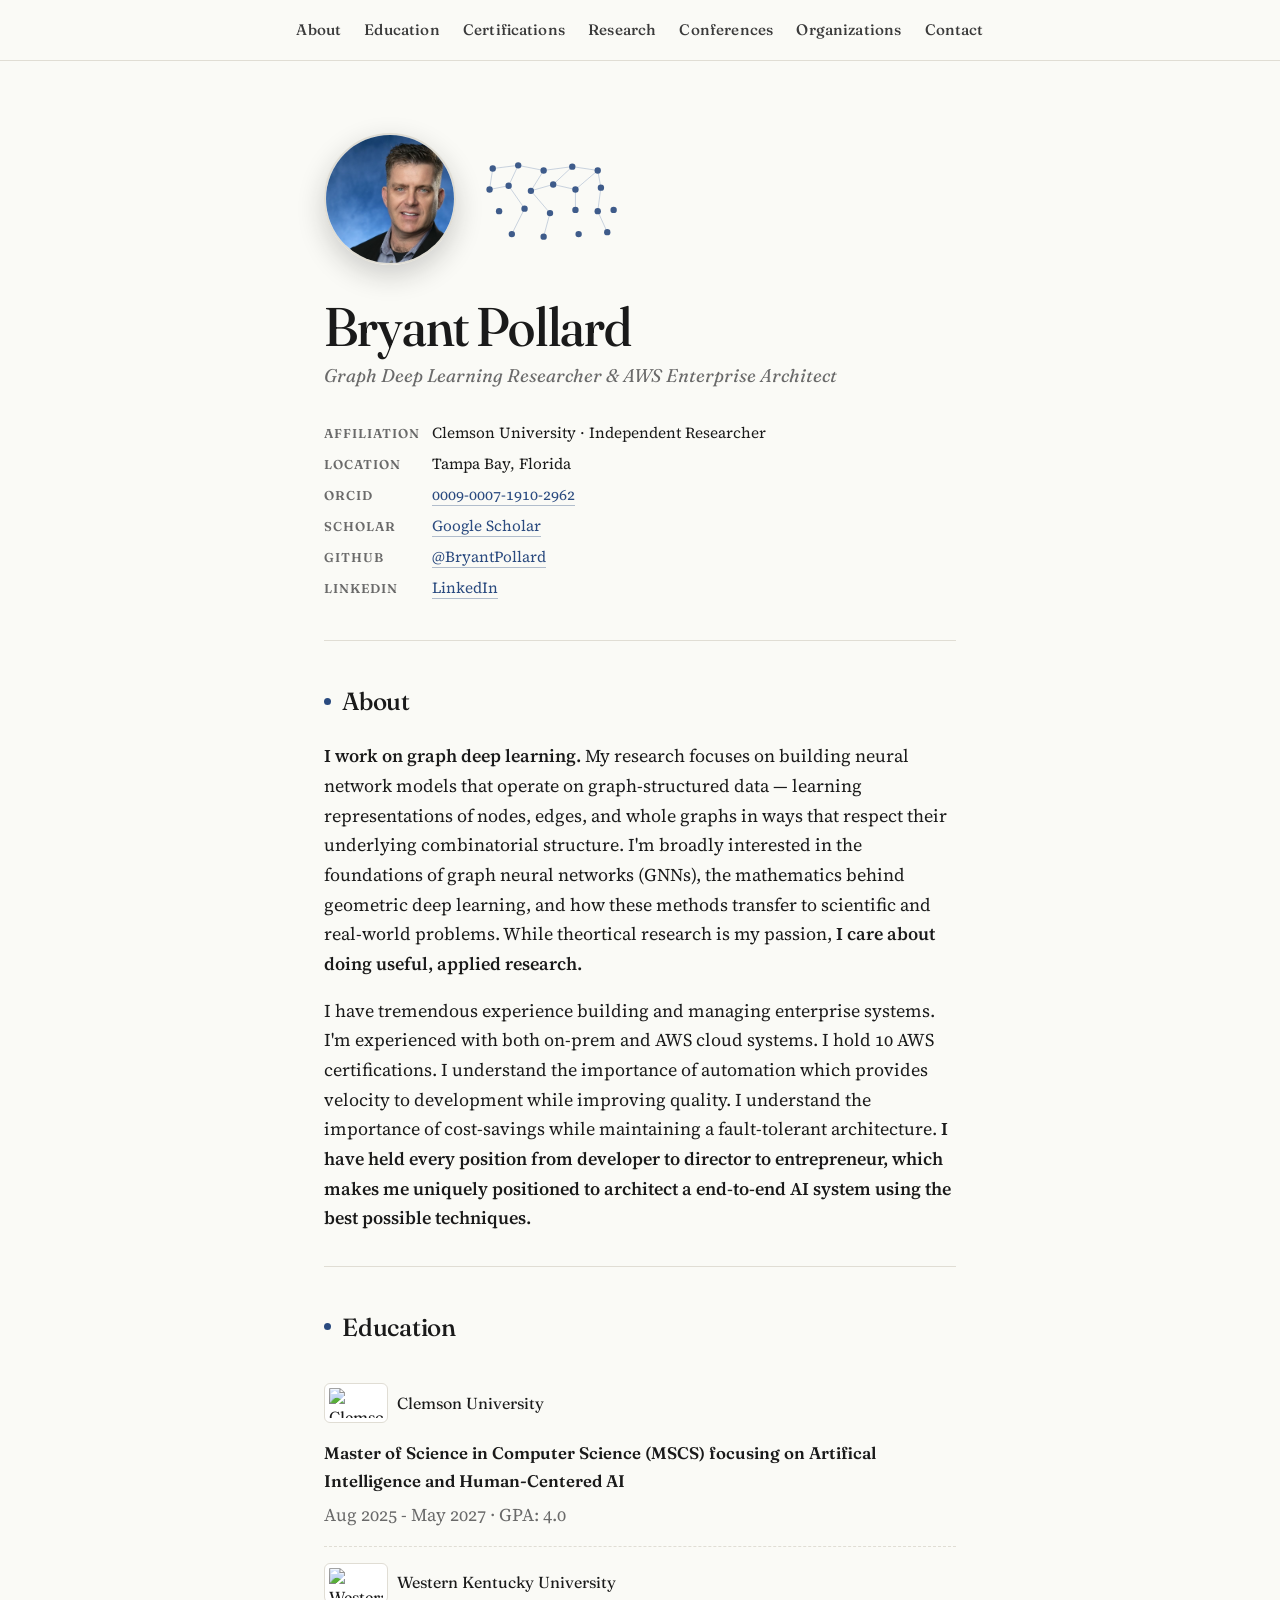
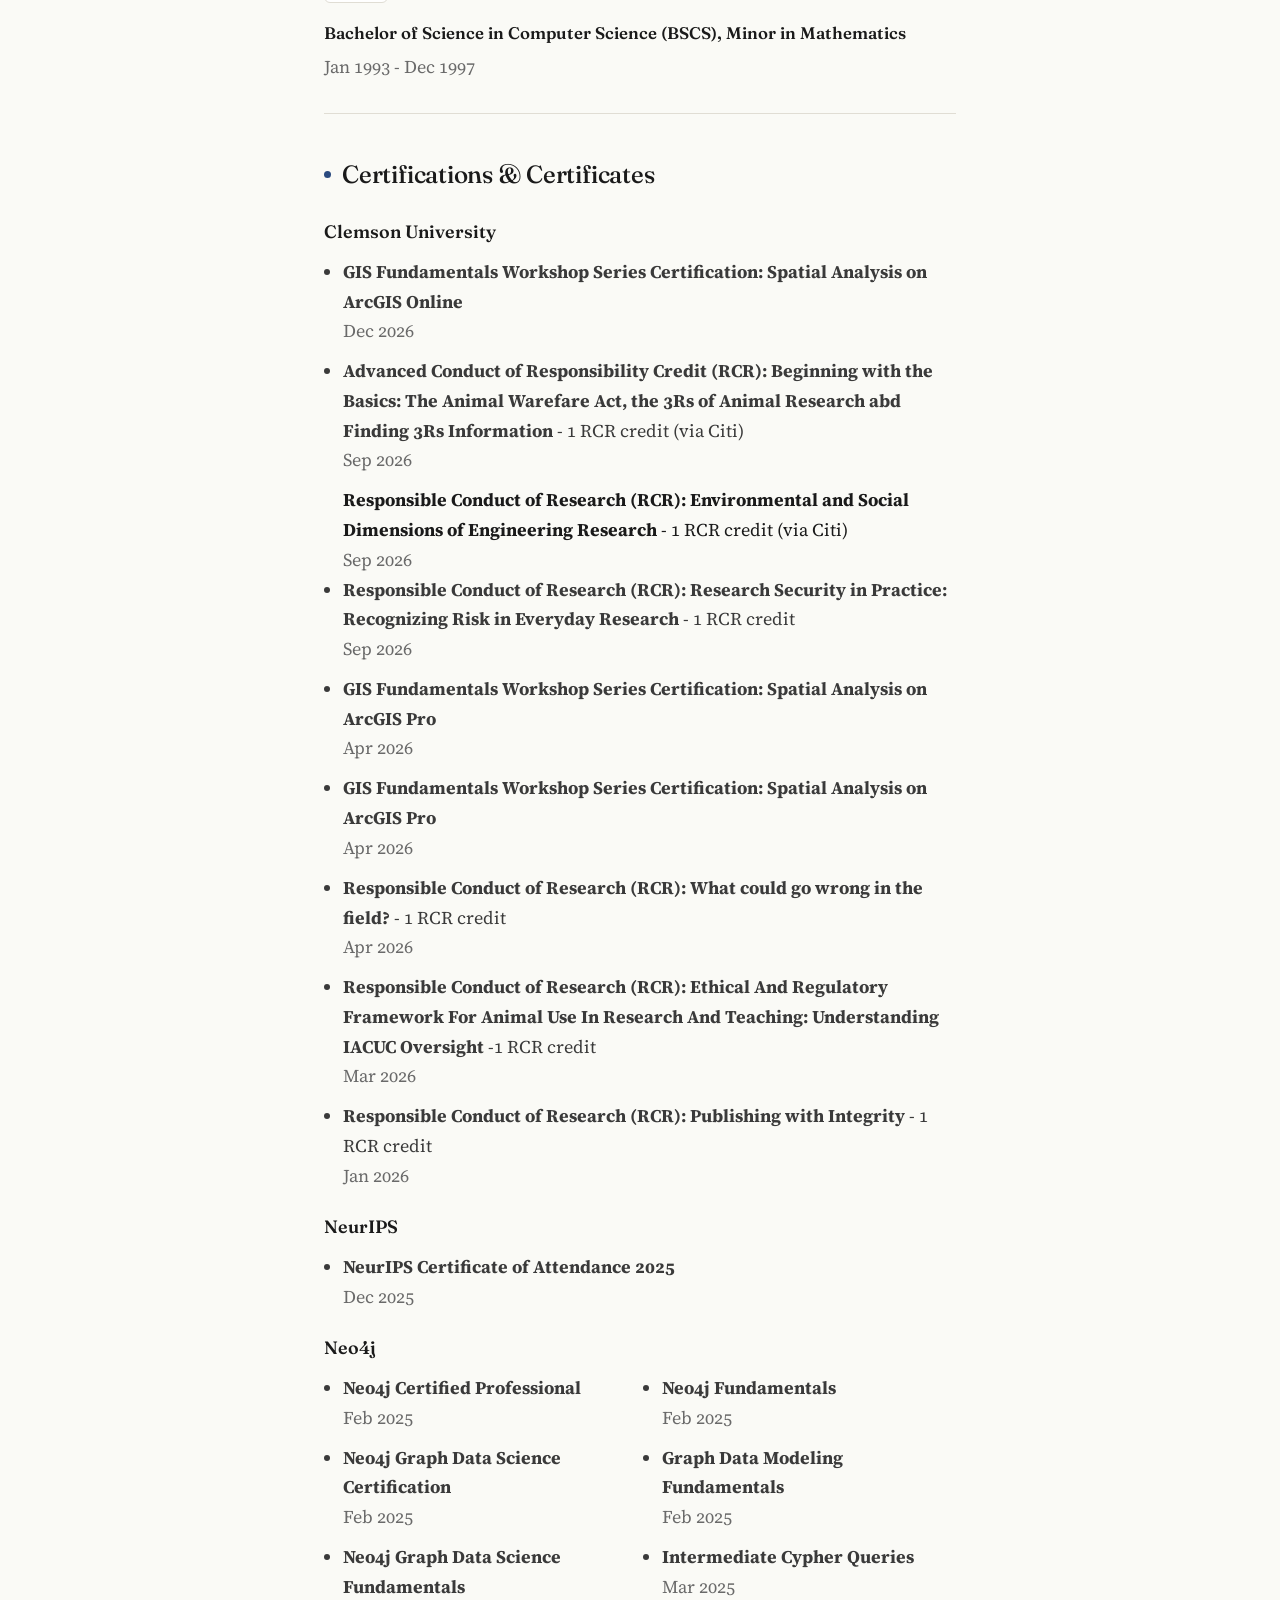
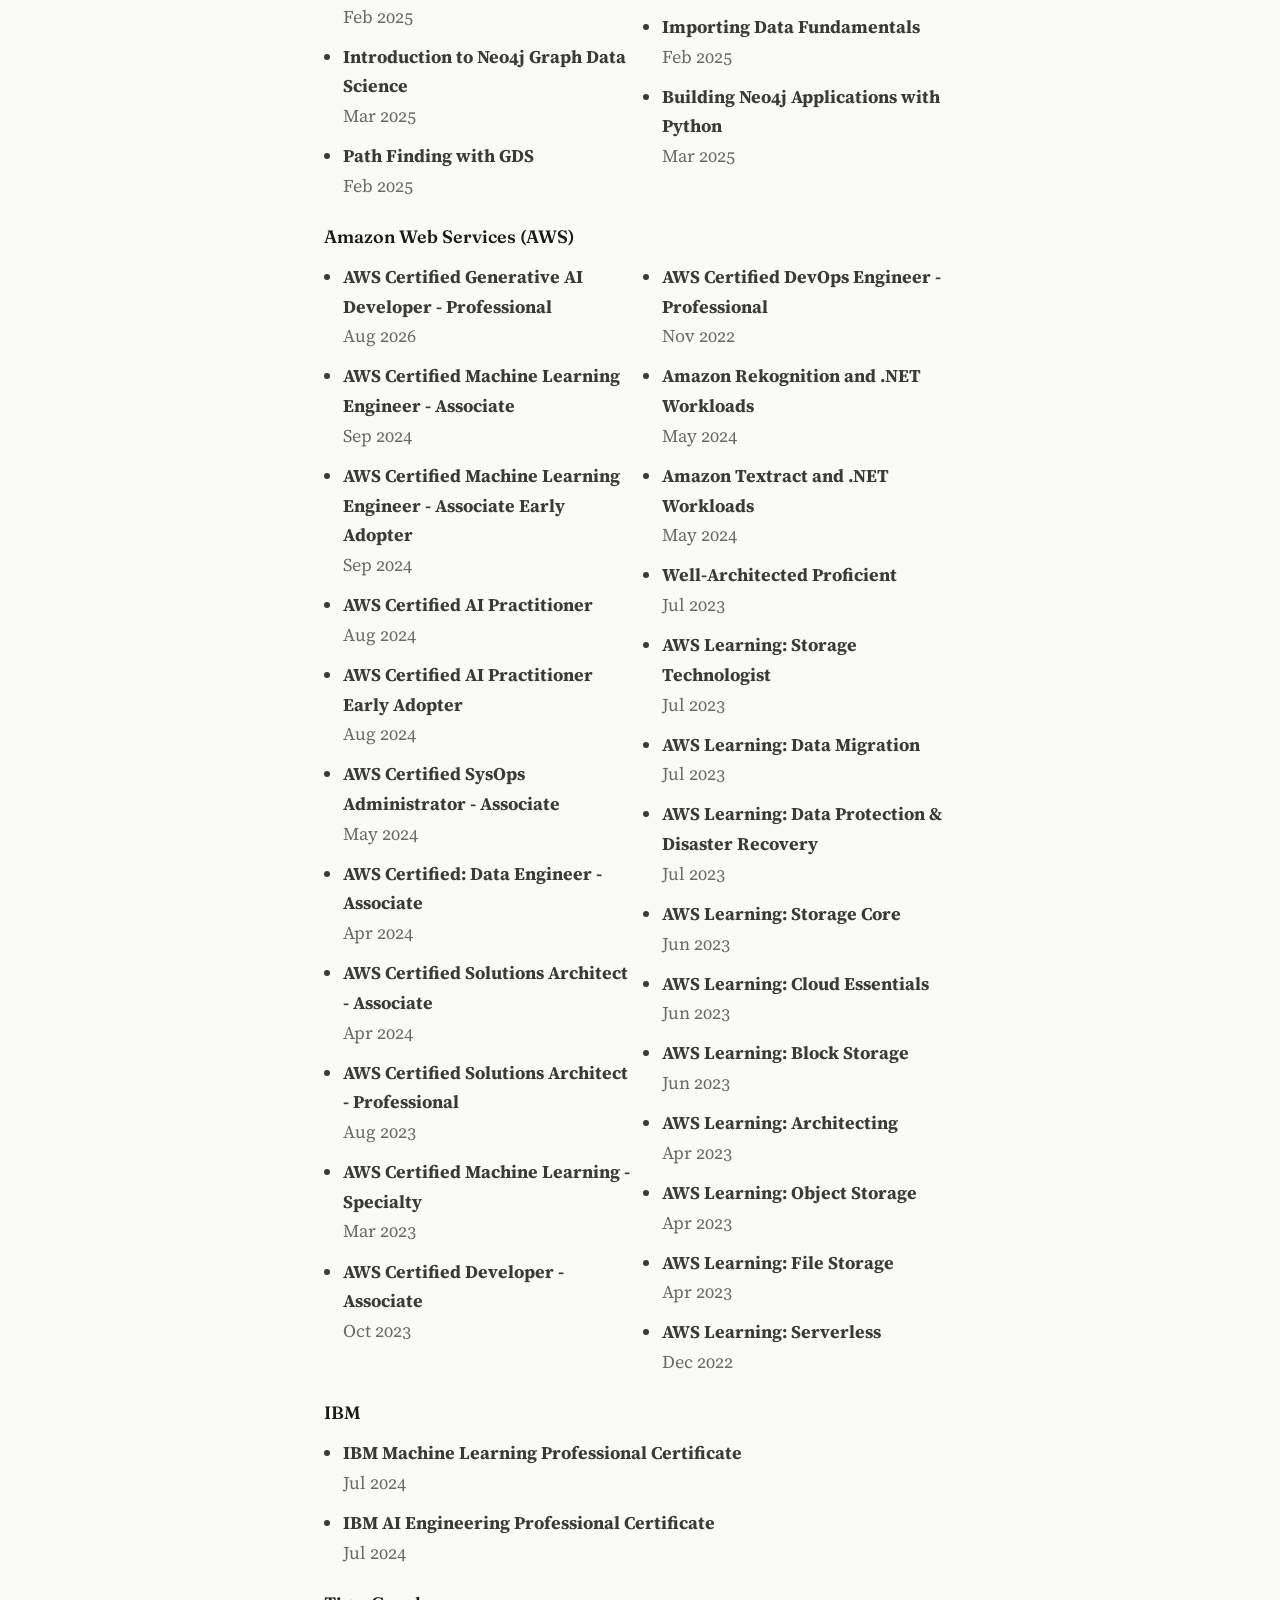
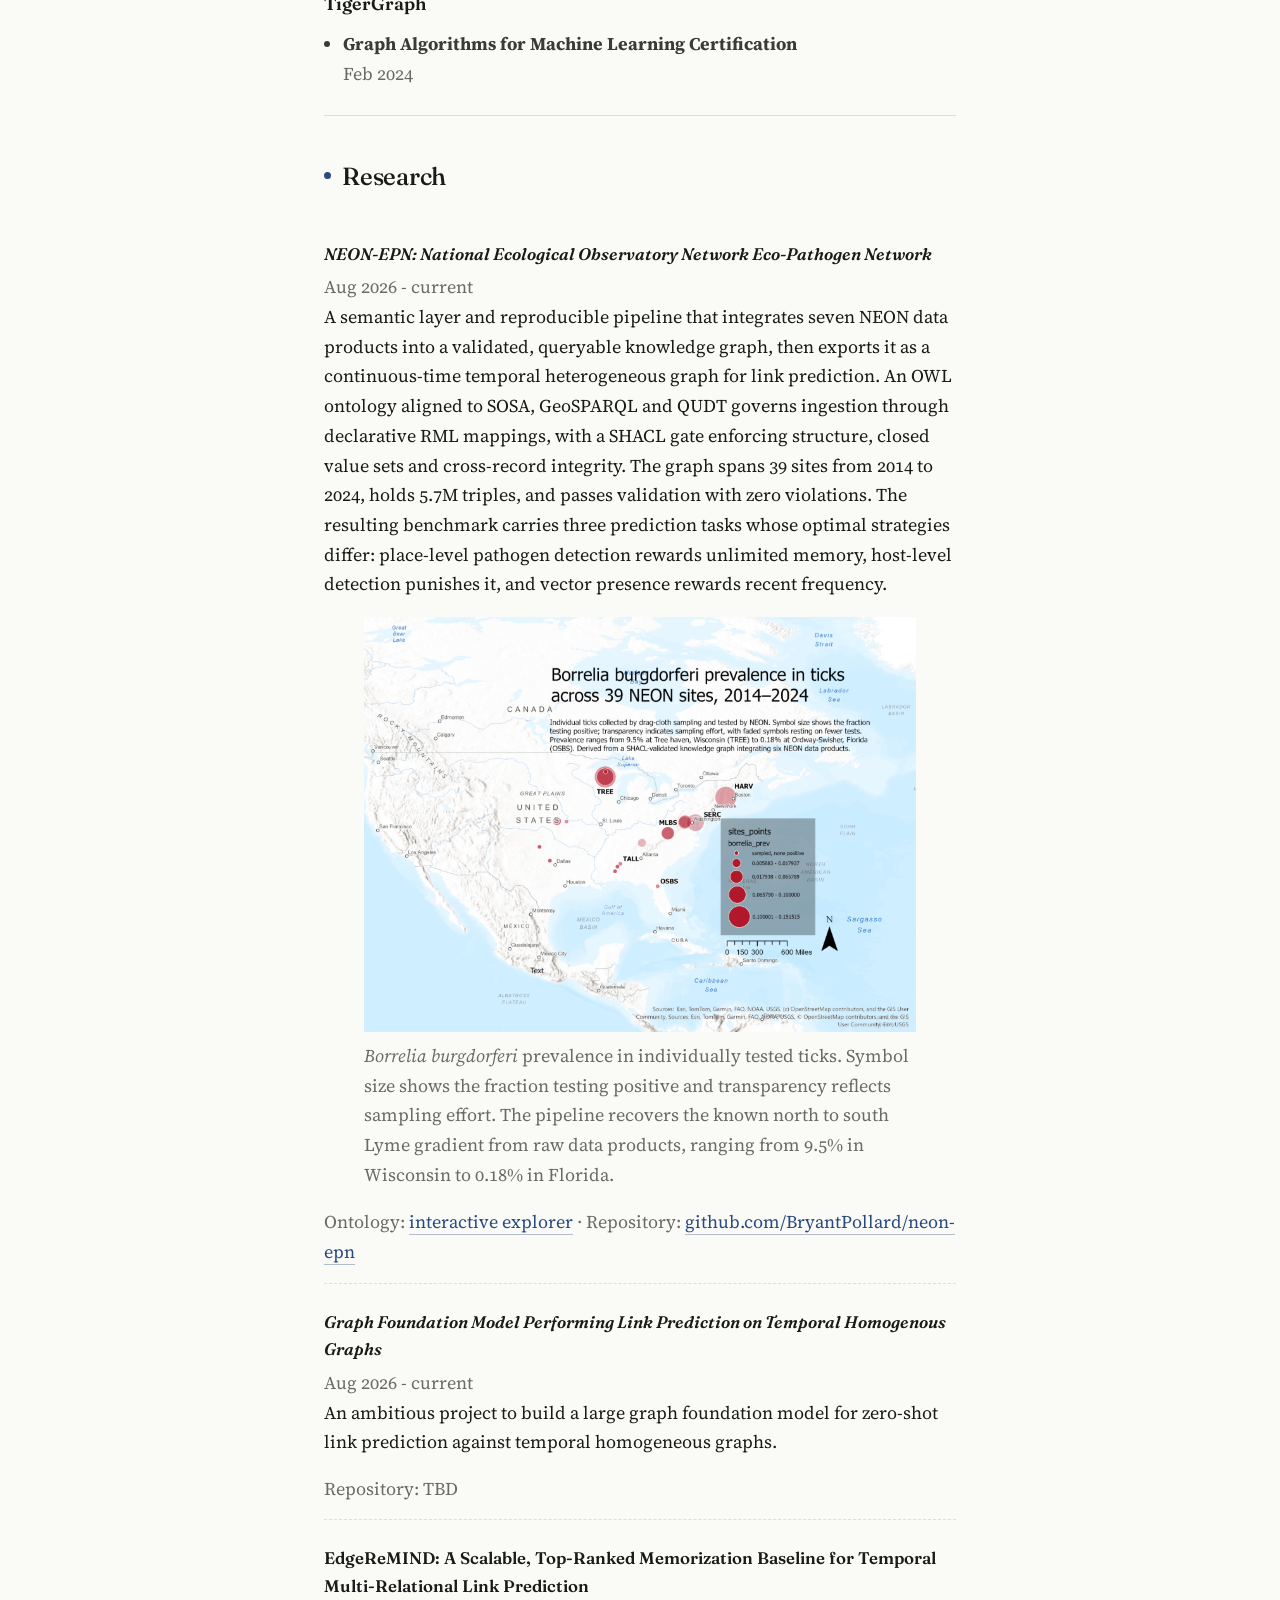
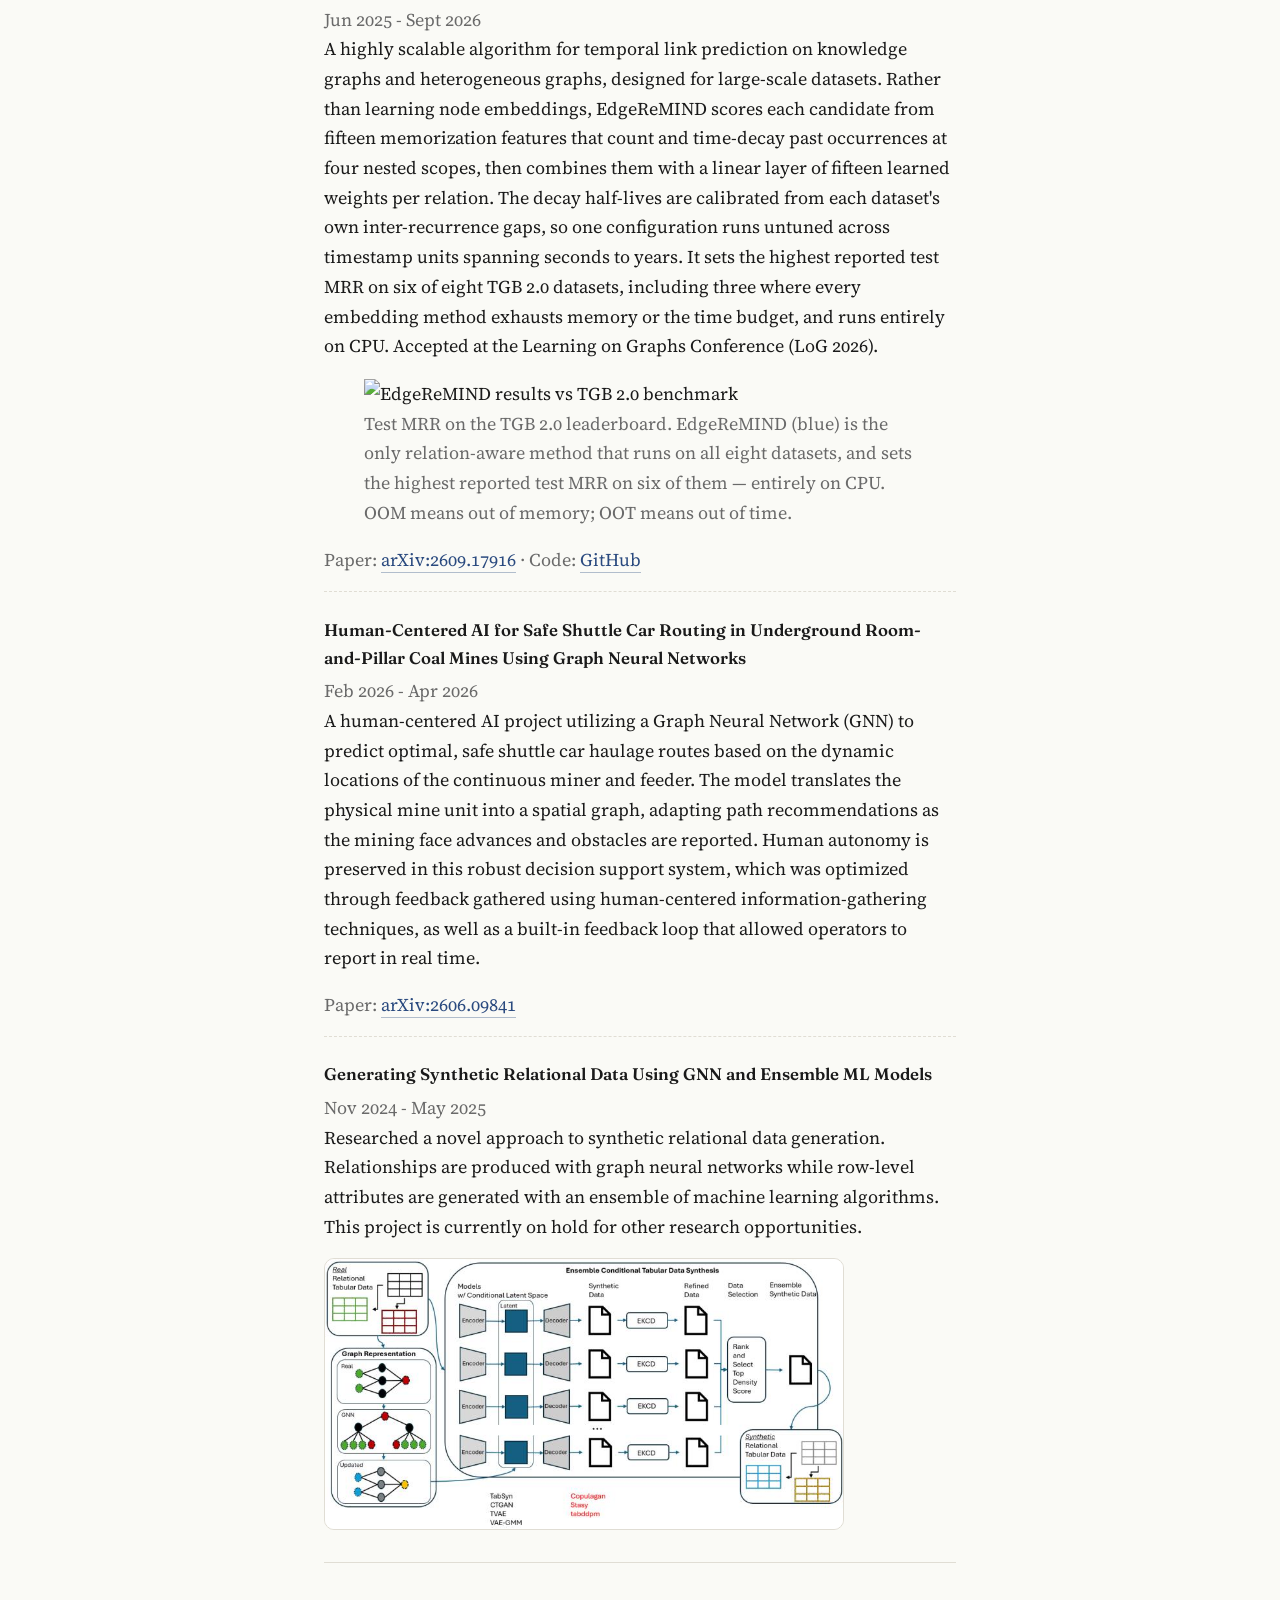
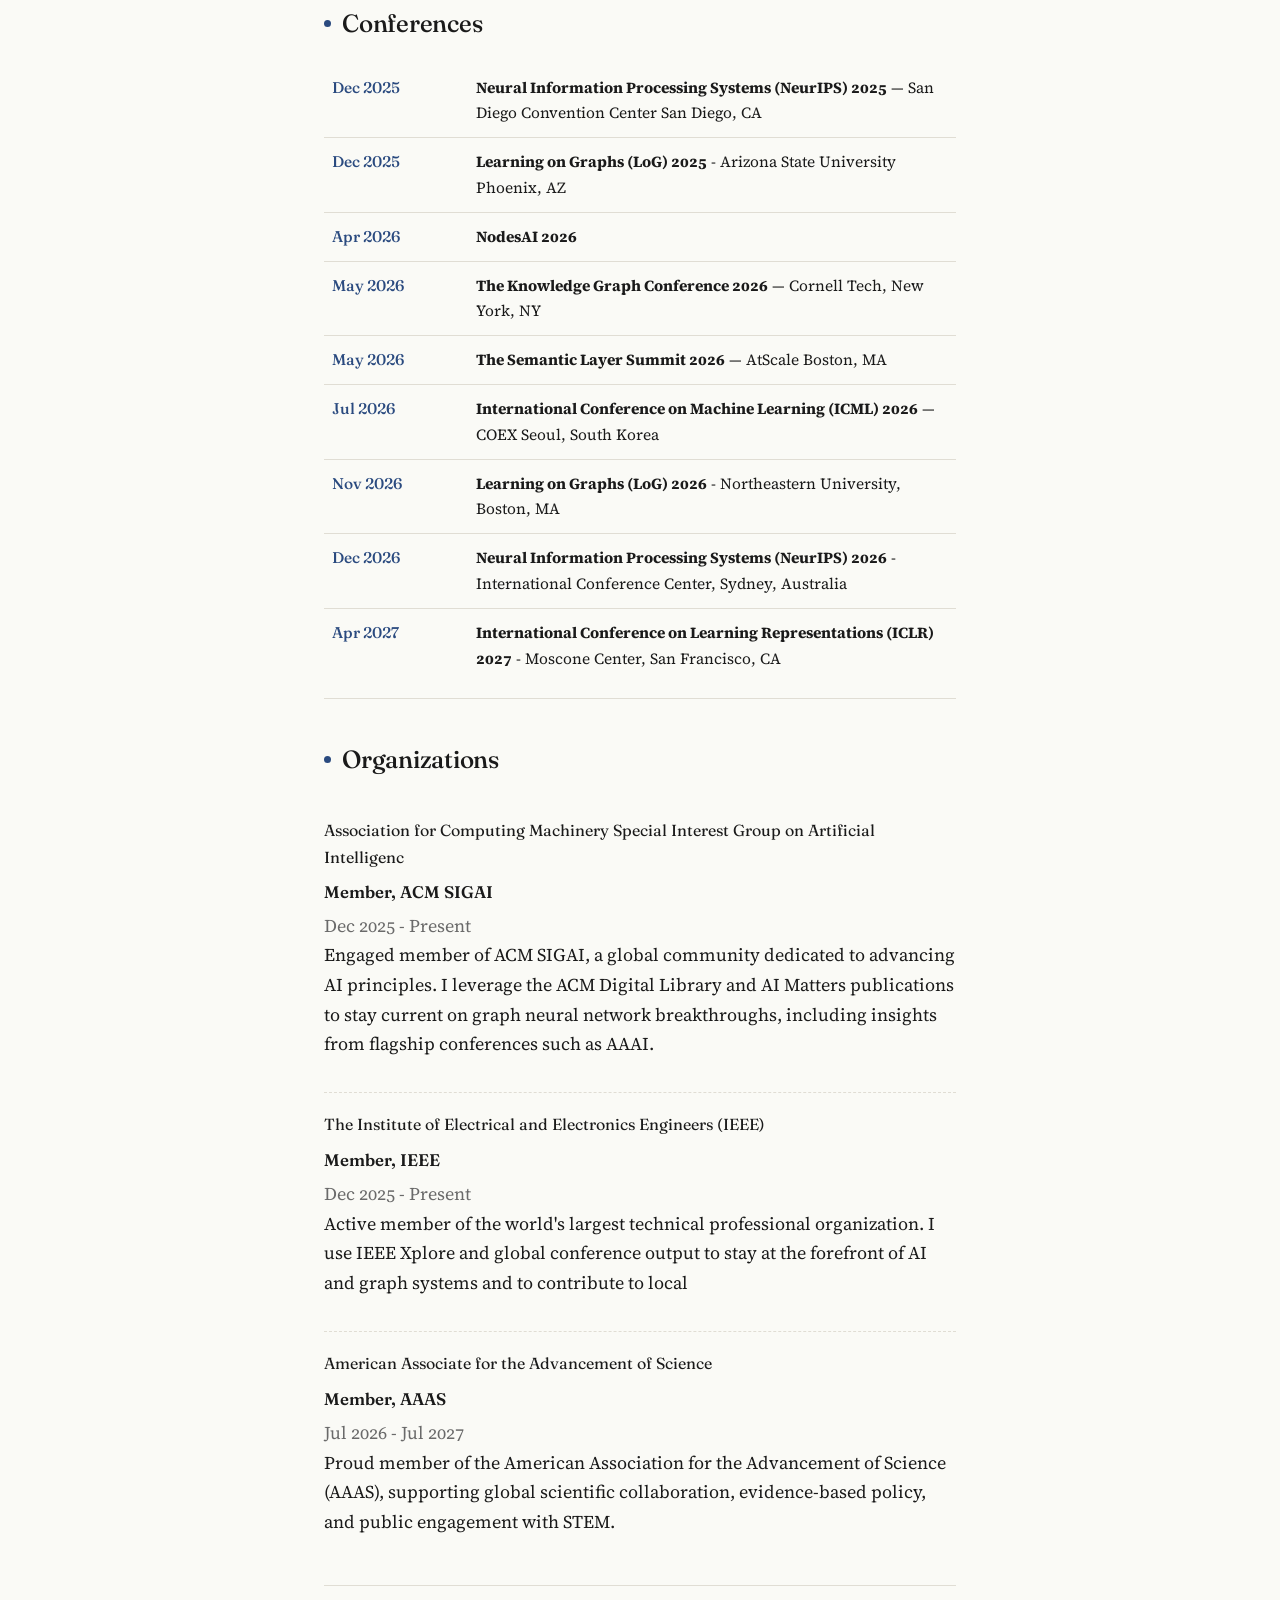
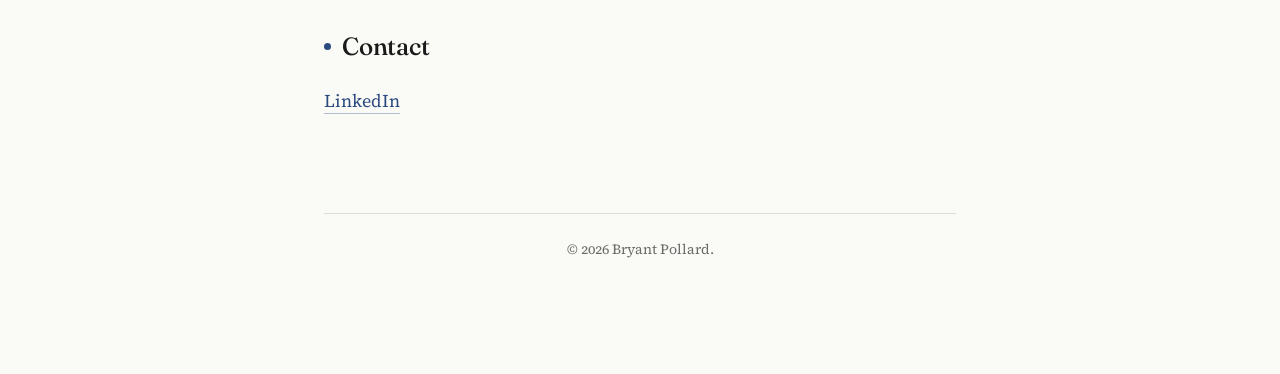
==== index.html @ eb980507 "Reorganize RCR credits and workshop certifications" ====
<!doctype html>
<html lang="en">
  <head>
    <meta charset="UTF-8" />
    <meta name="viewport" content="width=device-width, initial-scale=1.0" />
    <title>Bryant Pollard</title>
    <meta
      name="description"
      content="Bryant Pollard — Graph Deep Learning Researcher & AWS Enterprise Architect."
    />
    <meta name="author" content="Bryant Pollard" />

    <!-- Open Graph -->
    <meta property="og:title" content="Bryant Pollard" />
    <meta property="og:description" content="Graph deep learning research." />
    <meta property="og:type" content="website" />

    <!-- Fonts -->
    <link rel="preconnect" href="https://fonts.googleapis.com" />
    <link rel="preconnect" href="https://fonts.gstatic.com" crossorigin />
    <link
      href="https://fonts.googleapis.com/css2?family=Fraunces:opsz,wght@9..144,300;9..144,400;9..144,500;9..144,600;9..144,700&family=Source+Serif+4:opsz,wght@8..60,400;8..60,500;8..60,600&family=JetBrains+Mono:wght@400;500&display=swap"
      rel="stylesheet"
    />

    <link rel="stylesheet" href="styles.css" />
  </head>
  <body>
    <nav class="topnav" aria-label="Section navigation">
      <a href="#about">About</a>
      <a href="#education">Education</a>
      <a href="#certifications">Certifications</a>
      <a href="#research">Research</a>
      <a href="#conferences">Conferences</a>
      <a href="#organizations">Organizations</a>
      <a href="#contact">Contact</a>
    </nav>

    <main>
      <!-- ============================================================
         HEADER
    ============================================================= -->
      <header class="hero">
        <div class="hero-top">
          <div class="hero-headshot-wrap">
            <img
              src="headshot.jpeg"
              alt="Headshot of Bryant Pollard"
              class="hero-headshot"
            />
          </div>
          <!-- Decorative graph motif -->
          <svg
            class="graph-motif"
            viewBox="0 0 220 140"
            xmlns="http://www.w3.org/2000/svg"
            aria-hidden="true"
          >
            <g class="edges">
              <line x1="20" y1="15" x2="60" y2="10" />
              <line x1="60" y1="10" x2="100" y2="18" />
              <line x1="100" y1="18" x2="145" y2="12" />
              <line x1="145" y1="12" x2="185" y2="18" />
              <line x1="20" y1="15" x2="15" y2="48" />
              <line x1="60" y1="10" x2="45" y2="42" />
              <line x1="100" y1="18" x2="80" y2="50" />
              <line x1="145" y1="12" x2="115" y2="40" />
              <line x1="185" y1="18" x2="150" y2="48" />
              <line x1="185" y1="18" x2="190" y2="45" />
              <line x1="15" y1="48" x2="45" y2="42" />
              <line x1="80" y1="50" x2="115" y2="40" />
              <line x1="115" y1="40" x2="150" y2="48" />
              <line x1="45" y1="42" x2="70" y2="78" />
              <line x1="80" y1="50" x2="110" y2="85" />
              <line x1="150" y1="48" x2="150" y2="80" />
              <line x1="190" y1="45" x2="185" y2="82" />
              <line x1="70" y1="78" x2="50" y2="118" />
              <line x1="110" y1="85" x2="100" y2="122" />
              <line x1="185" y1="82" x2="200" y2="115" />
            </g>
            <g class="nodes">
              <circle cx="20" cy="15" r="5" />
              <circle cx="60" cy="10" r="5" />
              <circle cx="100" cy="18" r="5" />
              <circle cx="145" cy="12" r="5" />
              <circle cx="185" cy="18" r="5" />
              <circle cx="15" cy="48" r="5" />
              <circle cx="45" cy="42" r="5" />
              <circle cx="80" cy="50" r="5" />
              <circle cx="115" cy="40" r="5" />
              <circle cx="150" cy="48" r="5" />
              <circle cx="190" cy="45" r="5" />
              <circle cx="30" cy="82" r="5" />
              <circle cx="70" cy="78" r="5" />
              <circle cx="110" cy="85" r="5" />
              <circle cx="150" cy="80" r="5" />
              <circle cx="185" cy="82" r="5" />
              <circle cx="210" cy="80" r="5" />
              <circle cx="50" cy="118" r="5" />
              <circle cx="100" cy="122" r="5" />
              <circle cx="155" cy="118" r="5" />
              <circle cx="200" cy="115" r="5" />
            </g>
          </svg>
        </div>

        <h1 class="name">Bryant Pollard</h1>
        <p class="role">Graph Deep Learning Researcher & AWS Enterprise Architect</p>

        <ul class="meta">
          <li>
            <span class="meta-label">Affiliation</span> Clemson University ·
            Independent Researcher
          </li>
          <li><span class="meta-label">Location</span> Tampa Bay, Florida</li>
          <li>
            <span class="meta-label">ORCID</span>
            <a
              href="https://orcid.org/0009-0007-1910-2962"
              target="_blank"
              rel="me noopener noreferrer"
              >0009-0007-1910-2962</a
            >
          </li>
          <li>
            <span class="meta-label">Scholar</span>
            <a
              href="https://scholar.google.com/citations?hl=en&user=oxk3HuMAAAAJ"
              target="_blank"
              rel="me noopener noreferrer"
              >Google Scholar</a
            >
          </li>
          <li>
            <span class="meta-label">GitHub</span>
            <a href="https://github.com/BryantPollard" rel="me"
              >@BryantPollard</a
            >
          </li>
          <li>
            <span class="meta-label">LinkedIn</span>
            <a
              href="https://www.linkedin.com/in/bryantpollard/"
              target="_blank"
              rel="me noopener noreferrer"
              >LinkedIn</a
            >
          </li>
        </ul>
      </header>

      <!-- ============================================================
         ABOUT
    ============================================================= -->
      <section id="about">
        <h2>About</h2>

        <p>
          <strong>I work on graph deep learning.</strong>
          My research focuses on building neural network models that operate on
          graph-structured data — learning representations of nodes, edges, and
          whole graphs in ways that respect their underlying combinatorial
          structure. I'm broadly interested in the foundations of graph neural
          networks (GNNs), the mathematics behind geometric deep learning, and
          how these methods transfer to scientific and real-world problems. While theortical research is my passion, <strong>I care about doing useful, applied research.</strong>
        </p>
        <p>
         I have tremendous experience building and managing enterprise systems. I'm experienced with both on-prem and AWS cloud systems. I hold 10 AWS certifications. I understand the importance of automation which provides velocity to development while improving quality. I understand the importance of cost-savings while maintaining a fault-tolerant architecture. 
         <strong>I have held every position from developer to director to entrepreneur, which makes me uniquely positioned to architect a end-to-end AI system using the best possible techniques.</strong>
        </p>
      </section>

      <!-- ============================================================
         EDUCATION
    ============================================================= -->
      <section id="education">
        <h2>Education</h2>

        <div class="timeline-item">
          <div class="timeline-org">
            <img
              class="org-logo"
              src="https://www.clemson.edu/brand/images/logo/logo-usage/logo-wordmark-1.png"
              alt="Clemson University logo"
              loading="lazy"
              referrerpolicy="no-referrer"
            />
            <span>Clemson University</span>
          </div>
          <h3 class="timeline-title">
            Master of Science in Computer Science (MSCS) focusing on Artifical Intelligence and Human-Centered AI
          </h3>
          <p class="timeline-meta">Aug 2025 - May 2027 · GPA: 4.0</p>
        </div>

        <div class="timeline-item">
          <div class="timeline-org">
            <img
              class="org-logo"
              src="https://www.wku.edu/marketingandcommunications/images/wkucuptall.jpg"
              alt="Western Kentucky University logo"
              loading="lazy"
              referrerpolicy="no-referrer"
            />
            <span>Western Kentucky University</span>
          </div>
          <h3 class="timeline-title">
            Bachelor of Science in Computer Science (BSCS), Minor in Mathematics
          </h3>
          <p class="timeline-meta">Jan 1993 - Dec 1997</p>
        </div>
      </section>

      <!-- ============================================================
         CERTIFICATIONS
    ============================================================= -->
      <section id="certifications">
        <h2>Certifications &amp; Certificates</h2>
        <h3 class="cert-group-heading">Clemson University</h3>
        <ul class="cert-list">
          <li>
            <strong>GIS Fundamentals Workshop Series Certification: Spatial Analysis on ArcGIS Online</strong
            >
            <p class="timeline-meta">Dec 2026</p>
          </li>
          <li>
            <strong
              > Advanced Conduct of Responsibility Credit (RCR): Beginning with the Basics: The Animal Warefare Act, the 3Rs of Animal Research abd Finding 3Rs Information
            </strong
            > - 1 RCR credit (via Citi)
            <p class="timeline-meta">Sep 2026</p>
          </li>
            <strong
              >Responsible Conduct of Research (RCR): Environmental and
              Social Dimensions of Engineering Research</strong
            > - 1 RCR credit (via Citi)
            <p class="timeline-meta">Sep 2026</p>
          </li>
          <li>
            <strong
              >Responsible Conduct of Research (RCR):  Research Security in Practice: Recognizing Risk in Everyday Research</strong
            > - 1 RCR credit
            <p class="timeline-meta">Sep 2026</p>
          </li>
          <li>
            <strong>GIS Fundamentals Workshop Series Certification: Spatial Analysis on ArcGIS Pro</strong
            >
            <p class="timeline-meta">Apr 2026</p>
          </li>
          <li>
            <strong>GIS Fundamentals Workshop Series Certification: Spatial Analysis on ArcGIS Pro</strong
            >
            <p class="timeline-meta">Apr 2026</p>
          </li>
          <li>
            <strong
              >Responsible Conduct of Research (RCR): What could go wrong in the
              field?</strong
            > - 1 RCR credit
            <p class="timeline-meta">Apr 2026</p>
          </li>
          <li>
            <strong
              >Responsible Conduct of Research (RCR): Ethical And
              Regulatory Framework For Animal Use In Research And Teaching:
              Understanding IACUC Oversight</strong
            > -1 RCR credit
            <p class="timeline-meta">Mar 2026</p>
          </li>
          <li>
            <strong
              >Responsible Conduct of Research (RCR): Publishing with
              Integrity</strong
            > - 1 RCR credit
            <p class="timeline-meta">Jan 2026</p>
          </li>
        </ul>

        <h3 class="cert-group-heading">NeurIPS</h3>
        <ul class="cert-list">
          <li>
            <strong>NeurIPS Certificate of Attendance 2025</strong>
            <p class="timeline-meta">Dec 2025</p>
          </li>
        </ul>

        <h3 class="cert-group-heading">Neo4j</h3>
        <ul class="cert-list two-col">
          <li>
            <strong>Neo4j Certified Professional</strong>
            <p class="timeline-meta">Feb 2025</p>
          </li>
          <li>
            <strong>Neo4j Graph Data Science Certification</strong><br />
            <p class="timeline-meta">Feb 2025</p>
          </li>
          <li>
            <strong>Neo4j Graph Data Science Fundamentals</strong><br />
            <p class="timeline-meta">Feb 2025</p>
          </li>
          <li>
            <strong>Introduction to Neo4j Graph Data Science</strong><br />
            <p class="timeline-meta">Mar 2025</p>
          </li>
          <li><strong>Path Finding with GDS</strong>
            <p class="timeline-meta">Feb 2025</p>
          <li><strong>Neo4j Fundamentals</strong>
            <p class="timeline-meta">Feb 2025</p></li>
          <li>
            <strong>Graph Data Modeling Fundamentals</strong>
            <p class="timeline-meta">Feb 2025</p>
          </li>
          <li>
            <strong>Intermediate Cypher Queries</strong><br />
            <p class="timeline-meta">Mar 2025</p>
          </li>
          <li>
            <strong>Importing Data Fundamentals</strong>
            <p class="timeline-meta">Feb 2025</p>
          </li>
          <li>
            <strong>Building Neo4j Applications with Python</strong>
            <p class="timeline-meta">Mar 2025</p>
          </li>
        </ul>

        <h3 class="cert-group-heading">Amazon Web Services (AWS)</h3>
        <ul class="cert-list two-col">
          <li>
            <strong>AWS Certified Generative AI Developer - Professional</strong>
            <p class="timeline-meta">Aug 2026</p>
          </li>          
          <li>
            <strong>AWS Certified Machine Learning Engineer - Associate</strong>
            <p class="timeline-meta">Sep 2024</p>
          </li>
          <li>
            <strong
              >AWS Certified Machine Learning Engineer - Associate Early
              Adopter</strong
            >
            <p class="timeline-meta">Sep 2024</p>
          </li>
          <li>
            <strong>AWS Certified AI Practitioner</strong>
            <p class="timeline-meta">Aug 2024</p>
          </li>
          <li>
            <strong>AWS Certified AI Practitioner Early Adopter</strong>
            <p class="timeline-meta">Aug 2024</p>
          </li>
          <li>
            <strong>AWS Certified SysOps Administrator - Associate</strong>
            <p class="timeline-meta">May 2024</p>
          </li>
          <li>
            <strong>AWS Certified: Data Engineer - Associate</strong>
            <p class="timeline-meta">Apr 2024</p>
          </li>
          <li>
            <strong>AWS Certified Solutions Architect - Associate</strong>
            <p class="timeline-meta">Apr 2024</p>
          </li>
          <li>
            <strong>AWS Certified Solutions Architect - Professional</strong>
            <p class="timeline-meta">Aug 2023</p>
          </li>
          <li>
            <strong>AWS Certified Machine Learning - Specialty</strong><br />
            <p class="timeline-meta">Mar 2023</p>
          </li>
          <li>
            <strong>AWS Certified Developer - Associate</strong><br />
            <p class="timeline-meta">Oct 2023</p>
          </li>
          <li>
            <strong>AWS Certified DevOps Engineer - Professional</strong>
            <p class="timeline-meta">Nov 2022</p>
          </li>
          <li>
            <strong>Amazon Rekognition and .NET Workloads</strong><br />
            <p class="timeline-meta">May 2024</p>
          </li>
          <li>
            <strong>Amazon Textract and .NET Workloads</strong><br />
            <p class="timeline-meta">May 2024</p>
          </li>
          <li>
            <strong>Well-Architected Proficient</strong><br />
            <p class="timeline-meta">Jul 2023</p>
          </li>
          <li>
            <strong>AWS Learning: Storage Technologist</strong><br />
            <p class="timeline-meta">Jul 2023</p>
          </li>
          <li>
            <strong>AWS Learning: Data Migration</strong><br />
            <p class="timeline-meta">Jul 2023</p>
          </li>
          <li>
            <strong
              >AWS Learning: Data Protection &amp; Disaster Recovery</strong
            >
            <p class="timeline-meta">Jul 2023</p>
          </li>
          <li><strong>AWS Learning: Storage Core</strong>
            <p class="timeline-meta">Jun 2023</p>
          <li>
            <strong>AWS Learning: Cloud Essentials</strong>
            <p class="timeline-meta">Jun 2023</p>
          </li>
          <li>
            <strong>AWS Learning: Block Storage</strong><br />
            <p class="timeline-meta">Jun 2023</p>
          </li>
          <li><strong>AWS Learning: Architecting</strong>
            <p class="timeline-meta">Apr 2023</p></li>
          <li>
            <strong>AWS Learning: Object Storage</strong>
            <p class="timeline-meta">Apr 2023</p>
          </li>
          <li><strong>AWS Learning: File Storage</strong>
            <p class="timeline-meta">Apr 2023</p></li>
          <li><strong>AWS Learning: Serverless</strong>
            <p class="timeline-meta">Dec 2022</p></li>
        </ul>

        <h3 class="cert-group-heading">IBM</h3>
        <ul class="cert-list">
          <li>
            <strong>IBM Machine Learning Professional Certificate</strong>
            <p class="timeline-meta">Jul 2024</p>
          </li>
          <li>
            <strong>IBM AI Engineering Professional Certificate</strong>
            <p class="timeline-meta">Jul 2024</p>
          </li>
        </ul>

        <h3 class="cert-group-heading">TigerGraph</h3>
        <ul class="cert-list">
          <li>
            <strong>Graph Algorithms for Machine Learning Certification</strong>
            <p class="timeline-meta">Feb 2024</p>
          </li>
        </ul>
      </section>

      <section id="research">
        <h2>Research</h2>
          <article class="project-card">
            <h3 class="timeline-title"><i>NEON-EPN: National Ecological Observatory Network Eco-Pathogen Network</i></h3>
            <p class="timeline-meta">Aug 2026 - current</p>
            <p>
              A semantic layer and reproducible pipeline that integrates seven NEON data products into a validated,
              queryable knowledge graph, then exports it as a continuous-time temporal heterogeneous graph for link
              prediction. An OWL ontology aligned to SOSA, GeoSPARQL and QUDT governs ingestion through declarative
              RML mappings, with a SHACL gate enforcing structure, closed value sets and cross-record integrity.
              The graph spans 39 sites from 2014 to 2024, holds 5.7M triples, and passes validation with zero
              violations. The resulting benchmark carries three prediction tasks whose optimal strategies differ:
              place-level pathogen detection rewards unlimited memory, host-level detection punishes it, and vector
              presence rewards recent frequency.
            </p>
            <figure>
              <img src="neon-epn/NEON.png"
                   alt="Map of Borrelia burgdorferi prevalence in ticks across 39 NEON sites, 2014 to 2024"
                   style="max-width:100%; height:auto;">
              <figcaption class="timeline-meta">
                <i>Borrelia burgdorferi</i> prevalence in individually tested ticks. Symbol size shows the fraction
                testing positive and transparency reflects sampling effort. The pipeline recovers the known north to
                south Lyme gradient from raw data products, ranging from 9.5% in Wisconsin to 0.18% in Florida.
              </figcaption>
            </figure>
            <p class="timeline-meta">
              Ontology:
              <a href="https://service.tib.eu/webvowl/#iri=https://bryantpollard.github.io/neon-epn/neon_epn_presentation.ttl"
                 target="_blank" rel="noopener">interactive explorer</a>
              &middot; Repository: <a href="https://github.com/BryantPollard/neon-epn"
                 target="_blank" rel="noopener">github.com/BryantPollard/neon-epn</a>
            </p>
          </article>
        <article class="project-card">
          <h3 class="timeline-title"><i>Graph Foundation Model Performing Link Prediction on Temporal Homogenous Graphs</i></h3>
          <p class="timeline-meta">Aug 2026 - current</p>
          <p>
            An ambitious project to build a large graph foundation model for zero-shot link prediction against temporal homogeneous graphs.
          </p>
          <p class="timeline-meta">
            Repository: TBD
          </p>
        </article>

        <article class="project-card">
          <h3 class="timeline-title">
            EdgeReMIND: A Scalable, Top-Ranked Memorization Baseline for Temporal Multi-Relational Link Prediction
          </h3>
          <p class="timeline-meta">Jun 2025 - Sept 2026</p>
          <p>
            A highly scalable algorithm for temporal link prediction on knowledge
            graphs and heterogeneous graphs, designed for large-scale datasets.
            Rather than learning node embeddings, EdgeReMIND scores each candidate
            from fifteen memorization features that count and time-decay past
            occurrences at four nested scopes, then combines them with a linear
            layer of fifteen learned weights per relation. The decay half-lives are
            calibrated from each dataset's own inter-recurrence gaps, so one
            configuration runs untuned across timestamp units spanning seconds to
            years. It sets the highest reported test MRR on six of eight TGB 2.0
            datasets, including three where every embedding method exhausts
            memory or the time budget, and runs entirely on CPU. Accepted at the
            Learning on Graphs Conference (LoG 2026).
          </p>
            <figure>
              <img src="https://github.com/BryantPollard/EdgeReMIND/raw/main/EdgeReMINDLeaderBoard.png"
                   alt="EdgeReMIND results vs TGB 2.0 benchmark"
                   style="max-width:100%; height:auto;">
              <figcaption class="timeline-meta">
                Test MRR on the TGB 2.0 leaderboard. EdgeReMIND (blue) is the only relation-aware method that runs on all eight datasets, and sets the highest reported test MRR on six of them — entirely on CPU. OOM means out of memory; OOT means out of time.
              </figcaption>
            </figure>
          <p class="timeline-meta">
            Paper: <a href="https://arxiv.org/abs/2609.17916" target="_blank" rel="noopener noreferrer">arXiv:2609.17916</a> &middot; Code: <a href="https://github.com/BryantPollard/EdgeReMIND" target="_blank" rel="noopener noreferrer">GitHub</a>
          </p>
        </article>

        <article class="project-card">
          <h3 class="timeline-title">
            Human-Centered AI for Safe Shuttle Car Routing in Underground Room-and-Pillar Coal Mines Using Graph Neural Networks
          </h3>
          <p class="timeline-meta">Feb 2026 - Apr 2026</p>
          <p>
            A human-centered AI project utilizing a Graph Neural Network (GNN) to predict optimal, 
            safe shuttle car haulage routes based on the dynamic locations of the continuous miner 
            and feeder. The model translates the physical mine unit into a spatial graph, adapting 
            path recommendations as the mining face advances and obstacles are reported. Human 
            autonomy is preserved in this robust decision support system, which was optimized through 
            feedback gathered using human-centered information-gathering techniques, as well as a built-in 
            feedback loop that allowed operators to report in real time.
          </p>
          <p class="timeline-meta">
            Paper:
            <a
              href="https://arxiv.org/abs/2606.09841"
              target="_blank"
              rel="noopener noreferrer"
              >arXiv:2606.09841</a
            >
          </p>
        </article>

        <article class="project-card">
          <h3 class="timeline-title">
            Generating Synthetic Relational Data Using GNN and Ensemble ML
            Models
          </h3>
          <p class="timeline-meta">Nov 2024 - May 2025</p>
          <p>
            Researched a novel approach to synthetic relational data generation.
            Relationships are produced with graph neural networks while
            row-level attributes are generated with an ensemble of machine
            learning algorithms. This project is currently on hold for other research
            opportunities.
          </p>
          <figure class="project-figure">
            <img
              src="SyntheticRelationalData.jpeg"
              alt="Synthetic Relational Data project visual"
              loading="lazy"
            />
          </figure>
        </article>
      </section>

      <!-- ============================================================
         NEWS
    ============================================================= -->
      <section id="conferences">
        <h2>Conferences</h2>

        <table class="news">
          <tbody>
            <tr>
              <td class="news-date">Dec 2025</td>
              <td><strong>Neural Information Processing Systems (NeurIPS) 2025</strong> — San Diego Convention Center San Diego, CA</td>
            </tr>
            <tr>
              <td class="news-date">Dec 2025</td>
              <td>
                <strong>Learning on Graphs (LoG) 2025</strong> - Arizona State University Phoenix, AZ
              </td>
            </tr>
            <tr>
              <td class="news-date">Apr 2026</td>
              <td>
                <strong>NodesAI 2026</strong>
              </td>
            </tr>
            <tr>
              <td class="news-date">May 2026</td>
              <td>
                <strong>The Knowledge Graph Conference 2026</strong> — Cornell
                Tech, New York, NY
              </td>
            </tr>
            <tr>
              <td class="news-date">May 2026</td>
              <td>
                <strong>The Semantic Layer Summit 2026</strong> — AtScale Boston, MA
              </td>
            </tr>
            <tr>
              <td class="news-date">Jul 2026</td>
              <td>
                <strong>International Conference on Machine Learning (ICML) 2026</strong> — COEX Seoul, South Korea
              </td>
            </tr>

            <tr>
              <td class="news-date">Nov 2026</td>
              <td>
                <strong>Learning on Graphs (LoG) 2026</strong> - Northeastern University, Boston, MA
              </td>
            </tr>
            
            <tr>
              <td class="news-date">Dec 2026</td>
              <td><strong>Neural Information Processing Systems (NeurIPS) 2026</strong> - International Conference Center, Sydney, Australia
            </tr>

            <tr>
              <td class="news-date">Apr 2027</td>
              <td><strong>International Conference on Learning Representations (ICLR) 2027</strong> - Moscone Center, San Francisco, CA
            </tr>
          </tbody>
        </table>
      </section>

      <section id="organizations">
        <h2>Organizations</h2>

        <div class="timeline-item">
          <div class="timeline-org">
            <span>Association for Computing Machinery Special Interest Group on Artificial Intelligenc</span>
          </div>
          <h3 class="timeline-title">Member, ACM SIGAI</h3>
          <p class="timeline-meta">Dec 2025 - Present</p>
          <p>
            Engaged member of ACM SIGAI, a global community dedicated to
            advancing AI principles. I leverage the ACM Digital Library and AI
            Matters publications to stay current on graph neural network
            breakthroughs, including insights from flagship conferences such as
            AAAI.
          </p>
        </div>

        <div class="timeline-item">
          <div class="timeline-org">
            <span
              >The Institute of Electrical and Electronics Engineers
              (IEEE)</span
            >
          </div>
          <h3 class="timeline-title">Member, IEEE</h3>
          <p class="timeline-meta">Dec 2025 - Present</p>
          <p>
            Active member of the world's largest technical professional
            organization. I use IEEE Xplore and global conference output to stay
            at the forefront of AI and graph systems and to contribute to local
            
          </p>
        </div>
        <div class="timeline-item">
          <div class="timeline-org">
            <span
              >American Associate for the Advancement of Science
            </span
            >
          </div>
          <h3 class="timeline-title">Member, AAAS</h3>
          <p class="timeline-meta">Jul 2026 - Jul 2027</p>
          <p>
            Proud member of the American Association for the Advancement of Science (AAAS), supporting global scientific collaboration, evidence-based policy, and public engagement with STEM.
          </p>
        </div>
      </section>

      <!-- ============================================================
         CONTACT
    ============================================================= -->
      <section id="contact">
        <h2>Contact</h2>
        <p>
          <a
            href="https://www.linkedin.com/in/bryantpollard/"
            target="_blank"
            rel="noopener noreferrer"
            >LinkedIn</a
          >
        </p>
      </section>

      <footer>
        <p>© <span id="year">2026</span> Bryant Pollard.</p>
      </footer>
    </main>

    <script>
      // Keep the footer year correct without needing an edit each January.
      document.getElementById('year').textContent = new Date().getFullYear();
    </script>
  </body>
</html>
---- styles.css ----
/* ============================================================
   Bryant Pollard — personal site
   Refined academic minimalism with a quiet graph-DL accent.
   ============================================================ */

:root {
  /* Palette: warm paper + ink, single muted slate-blue accent */
  --paper: #fafaf6;
  --paper-alt: #f3f1ea;
  --ink: #1a1a1a;
  --ink-soft: #3a3a3a;
  --muted: #6a6a6a;
  --rule: #e0ddd4;
  --accent: #2a4a7f; /* quiet slate-blue */
  --accent-soft: #5d7aa8;

  /* Type */
  --serif: 'Source Serif 4', 'Iowan Old Style', Georgia, serif;
  --display: 'Fraunces', 'Source Serif 4', Georgia, serif;
  --mono: 'JetBrains Mono', ui-monospace, Menlo, monospace;

  --content-max: 680px;
}

@media (prefers-color-scheme: dark) {
  :root {
    --paper: #161614;
    --paper-alt: #1d1d1a;
    --ink: #ece8df;
    --ink-soft: #c9c5bc;
    --muted: #8d8a82;
    --rule: #2d2c28;
    --accent: #9bb4dc;
    --accent-soft: #7892c0;
  }
}

* {
  box-sizing: border-box;
}

html {
  scroll-behavior: smooth;
}

body {
  margin: 0;
  background: var(--paper);
  color: var(--ink);
  font-family: var(--serif);
  font-size: 18px;
  line-height: 1.65;
  font-feature-settings: 'kern', 'liga', 'onum';
  -webkit-font-smoothing: antialiased;
  text-rendering: optimizeLegibility;
}

main {
  max-width: var(--content-max);
  margin: 0 auto;
  padding: 0 24px 6rem;
}

/* ------------------------------------------------------------
   Top navigation
------------------------------------------------------------ */
.topnav {
  position: sticky;
  top: 0;
  z-index: 10;
  background: color-mix(in srgb, var(--paper) 88%, transparent);
  backdrop-filter: saturate(140%) blur(8px);
  -webkit-backdrop-filter: saturate(140%) blur(8px);
  border-bottom: 1px solid var(--rule);
  padding: 0.9rem 24px;
  text-align: center;
}

.topnav a {
  display: inline-block;
  margin: 0 0.6rem;
  font-family: var(--display);
  font-size: 0.95rem;
  font-weight: 500;
  font-variation-settings: 'opsz' 14;
  color: var(--ink-soft);
  text-decoration: none;
  letter-spacing: 0.01em;
  border-bottom: 1px solid transparent;
  padding-bottom: 2px;
  transition:
    color 160ms ease,
    border-color 160ms ease;
}

.topnav a:hover {
  color: var(--accent);
  border-bottom-color: var(--accent);
}

/* ------------------------------------------------------------
   Hero
------------------------------------------------------------ */
.hero {
  padding: 4.5rem 0 2.5rem;
  position: relative;
}

.hero-top {
  display: flex;
  align-items: center;
  gap: 1.5rem;
  margin-bottom: 1.5rem;
}

.graph-motif {
  width: 140px;
  height: auto;
  display: block;
  opacity: 0.9;
}

.graph-motif .edges line {
  stroke: var(--accent-soft);
  stroke-width: 1;
  opacity: 0.55;
}

.graph-motif .nodes circle {
  fill: var(--accent);
}

/* gentle pulse on the nodes so the motif feels alive */
.graph-motif .nodes circle {
  animation: node-pulse 6s ease-in-out infinite;
  transform-origin: center;
}
.graph-motif .nodes circle:nth-child(2) {
  animation-delay: 0.6s;
}
.graph-motif .nodes circle:nth-child(3) {
  animation-delay: 1.2s;
}
.graph-motif .nodes circle:nth-child(4) {
  animation-delay: 1.8s;
}
.graph-motif .nodes circle:nth-child(5) {
  animation-delay: 2.4s;
}
.graph-motif .nodes circle:nth-child(6) {
  animation-delay: 3s;
}
.graph-motif .nodes circle:nth-child(7) {
  animation-delay: 3.6s;
}
.graph-motif .nodes circle:nth-child(8) {
  animation-delay: 0.3s;
}
.graph-motif .nodes circle:nth-child(9) {
  animation-delay: 0.9s;
}
.graph-motif .nodes circle:nth-child(10) {
  animation-delay: 1.5s;
}
.graph-motif .nodes circle:nth-child(11) {
  animation-delay: 2.1s;
}
.graph-motif .nodes circle:nth-child(12) {
  animation-delay: 2.7s;
}
.graph-motif .nodes circle:nth-child(13) {
  animation-delay: 3.3s;
}
.graph-motif .nodes circle:nth-child(14) {
  animation-delay: 3.9s;
}
.graph-motif .nodes circle:nth-child(15) {
  animation-delay: 0.45s;
}
.graph-motif .nodes circle:nth-child(16) {
  animation-delay: 1.05s;
}
.graph-motif .nodes circle:nth-child(17) {
  animation-delay: 1.65s;
}
.graph-motif .nodes circle:nth-child(18) {
  animation-delay: 2.25s;
}
.graph-motif .nodes circle:nth-child(19) {
  animation-delay: 2.85s;
}
.graph-motif .nodes circle:nth-child(20) {
  animation-delay: 3.45s;
}
.graph-motif .nodes circle:nth-child(21) {
  animation-delay: 4.05s;
}

@keyframes node-pulse {
  0%,
  100% {
    opacity: 1;
  }
  50% {
    opacity: 0.45;
  }
}

@media (prefers-reduced-motion: reduce) {
  .graph-motif .nodes circle {
    animation: none;
  }
}

.name {
  font-family: var(--display);
  font-weight: 500;
  font-variation-settings:
    'opsz' 96,
    'SOFT' 30;
  font-size: clamp(2.4rem, 5.5vw, 3.4rem);
  line-height: 1.05;
  letter-spacing: -0.015em;
  margin: 0 0 0.4rem;
}

.role {
  font-family: var(--display);
  font-style: italic;
  font-variation-settings: 'opsz' 18;
  font-size: 1.15rem;
  color: var(--muted);
  margin: 0 0 1.8rem;
}

.hero-headshot-wrap {
  flex: 0 0 auto;
}

.hero-headshot {
  width: 132px;
  height: 132px;
  border-radius: 50%;
  object-fit: cover;
  object-position: center 20%;
  border: 2px solid var(--rule);
  box-shadow: 0 10px 28px color-mix(in srgb, var(--ink) 20%, transparent);
}

.meta {
  list-style: none;
  padding: 0;
  margin: 0;
  display: grid;
  grid-template-columns: 1fr;
  gap: 0.35rem;
  font-size: 0.96rem;
}

.meta-label {
  display: inline-block;
  width: 6.5rem;
  font-family: var(--display);
  font-size: 0.8rem;
  font-weight: 600;
  font-variation-settings: 'opsz' 9;
  text-transform: uppercase;
  letter-spacing: 0.08em;
  color: var(--muted);
  vertical-align: baseline;
}

/* ------------------------------------------------------------
   Sections
------------------------------------------------------------ */
section {
  padding: 2.5rem 0 1rem;
  border-top: 1px solid var(--rule);
  scroll-margin-top: 70px; /* clear the sticky nav on anchor jump */
}

h2 {
  font-family: var(--display);
  font-weight: 500;
  font-variation-settings: 'opsz' 48;
  font-size: 1.55rem;
  letter-spacing: -0.01em;
  margin: 0 0 1.2rem;
  color: var(--ink);
}

h2::before {
  /* small graph-style marker next to section heads */
  content: '';
  display: inline-block;
  width: 7px;
  height: 7px;
  margin-right: 0.7rem;
  background: var(--accent);
  border-radius: 50%;
  vertical-align: middle;
  transform: translateY(-3px);
}

p {
  margin: 0 0 1.05rem;
}

p strong {
  font-weight: 600;
  color: var(--ink);
}

a {
  color: var(--accent);
  text-decoration: none;
  border-bottom: 1px solid color-mix(in srgb, var(--accent) 35%, transparent);
  transition:
    border-color 160ms ease,
    color 160ms ease;
}

a:hover {
  border-bottom-color: var(--accent);
}

.muted {
  color: var(--muted);
  font-size: 0.92rem;
  font-style: italic;
}

/* ------------------------------------------------------------
   Research topics (definition list)
------------------------------------------------------------ */
.topics {
  margin: 1.2rem 0 0;
  padding: 0;
}

.topics dt {
  font-family: var(--display);
  font-weight: 600;
  font-variation-settings: 'opsz' 18;
  font-size: 1.02rem;
  color: var(--ink);
  margin-top: 1.1rem;
}

.topics dt::before {
  content: '—';
  margin-right: 0.5rem;
  color: var(--accent);
  font-weight: 400;
}

.topics dd {
  margin: 0.15rem 0 0 1.4rem;
  color: var(--ink-soft);
}

/* ------------------------------------------------------------
   Education + Certifications
------------------------------------------------------------ */
.timeline-item {
  padding: 1rem 0;
  border-bottom: 1px dashed var(--rule);
}

.timeline-item:last-child {
  border-bottom: none;
}

.timeline-org {
  display: inline-flex;
  align-items: center;
  gap: 0.55rem;
  font-family: var(--display);
  font-size: 1rem;
  color: var(--ink);
}

.org-logo {
  width: 64px;
  height: 40px;
  object-fit: contain;
  border-radius: 6px;
  background: #fff;
  border: 1px solid var(--rule);
  padding: 4px;
}

.org-badge {
  display: inline-grid;
  place-items: center;
  width: 2rem;
  height: 2rem;
  border-radius: 999px;
  background: var(--paper-alt);
  border: 1px solid var(--rule);
  color: var(--accent);
  font-family: var(--mono);
  font-size: 0.72rem;
  font-weight: 500;
}

.timeline-title {
  margin: 0.55rem 0 0.25rem;
  font-family: var(--display);
  font-size: 1.05rem;
  font-weight: 600;
  color: var(--ink);
}

.timeline-meta {
  margin: 0;
  color: var(--muted);
}

.cert-group-heading {
  margin: 1.35rem 0 0.65rem;
  font-family: var(--display);
  font-size: 1.12rem;
  font-weight: 600;
  color: var(--ink);
}

.cert-list {
  margin: 0;
  padding-left: 1.2rem;
}

.cert-list li {
  margin: 0 0 0.65rem;
  color: var(--ink-soft);
}

.cert-list.two-col {
  columns: 2;
  column-gap: 1.5rem;
}

.cert-list.two-col li {
  break-inside: avoid;
}

/* ------------------------------------------------------------
   Projects
------------------------------------------------------------ */
.project-card {
  padding: 1rem 0;
  border-bottom: 1px dashed var(--rule);
}

.project-card:last-child {
  border-bottom: none;
}

.project-figure {
  margin: 0.9rem 0 0;
}

.project-figure img {
  width: 100%;
  max-width: 520px;
  border: 1px solid var(--rule);
  border-radius: 10px;
  display: block;
}

/* ------------------------------------------------------------
   Publications
------------------------------------------------------------ */
.pubs {
  list-style: none;
  padding: 0;
  margin: 1rem 0 0;
  counter-reset: pub;
}

.pubs li {
  position: relative;
  padding: 0.9rem 0 0.9rem 2.2rem;
  border-bottom: 1px dashed var(--rule);
  counter-increment: pub;
}

.pubs li:last-child {
  border-bottom: none;
}

.pubs li::before {
  content: counter(pub);
  position: absolute;
  left: 0;
  top: 1rem;
  font-family: var(--mono);
  font-size: 0.78rem;
  color: var(--muted);
  width: 1.6rem;
  text-align: right;
}

.pub-title {
  display: block;
  font-weight: 600;
  color: var(--ink);
  margin-bottom: 0.15rem;
}

.pub-authors {
  display: block;
  color: var(--ink-soft);
  font-size: 0.96rem;
}

.pub-venue {
  display: block;
  color: var(--muted);
  font-size: 0.96rem;
  margin-top: 0.1rem;
}

.pub-links {
  display: block;
  margin-top: 0.35rem;
  font-family: var(--mono);
  font-size: 0.82rem;
}

.pub-links a {
  border-bottom: none;
  color: var(--accent);
}
.pub-links a:hover {
  text-decoration: underline;
  text-underline-offset: 3px;
}

/* ------------------------------------------------------------
   News table
------------------------------------------------------------ */
.news {
  width: 100%;
  border-collapse: collapse;
  margin-top: 1rem;
  font-size: 0.97rem;
}

.news td {
  padding: 0.7rem 0.5rem;
  border-bottom: 1px solid var(--rule);
  vertical-align: top;
}

.news tr:last-child td {
  border-bottom: none;
}

.news-date {
  width: 9rem;
  font-family: var(--display);
  font-weight: 500;
  font-variation-settings: 'opsz' 14;
  color: var(--accent);
  white-space: nowrap;
}

/* ------------------------------------------------------------
   Footer
------------------------------------------------------------ */
footer {
  margin-top: 4rem;
  padding-top: 1.5rem;
  border-top: 1px solid var(--rule);
  color: var(--muted);
  font-size: 0.88rem;
  text-align: center;
}

/* ------------------------------------------------------------
   Responsive
------------------------------------------------------------ */
@media (max-width: 520px) {
  body {
    font-size: 17px;
  }

  .topnav {
    padding: 0.7rem 12px;
  }
  .topnav a {
    margin: 0 0.4rem;
    font-size: 0.88rem;
  }

  main {
    padding: 0 18px 4rem;
  }

  .hero {
    padding: 3rem 0 2rem;
  }
  .hero-top {
    gap: 1rem;
  }
  .graph-motif {
    width: 110px;
  }
  .hero-headshot {
    width: 112px;
    height: 112px;
  }
  .org-logo {
    width: 56px;
    height: 36px;
  }

  .meta-label {
    display: block;
    width: auto;
    margin-bottom: 0.1rem;
  }
  .meta li {
    margin-bottom: 0.4rem;
  }

  .news-date {
    width: 6.5rem;
  }

  .cert-list.two-col {
    columns: 1;
  }
}
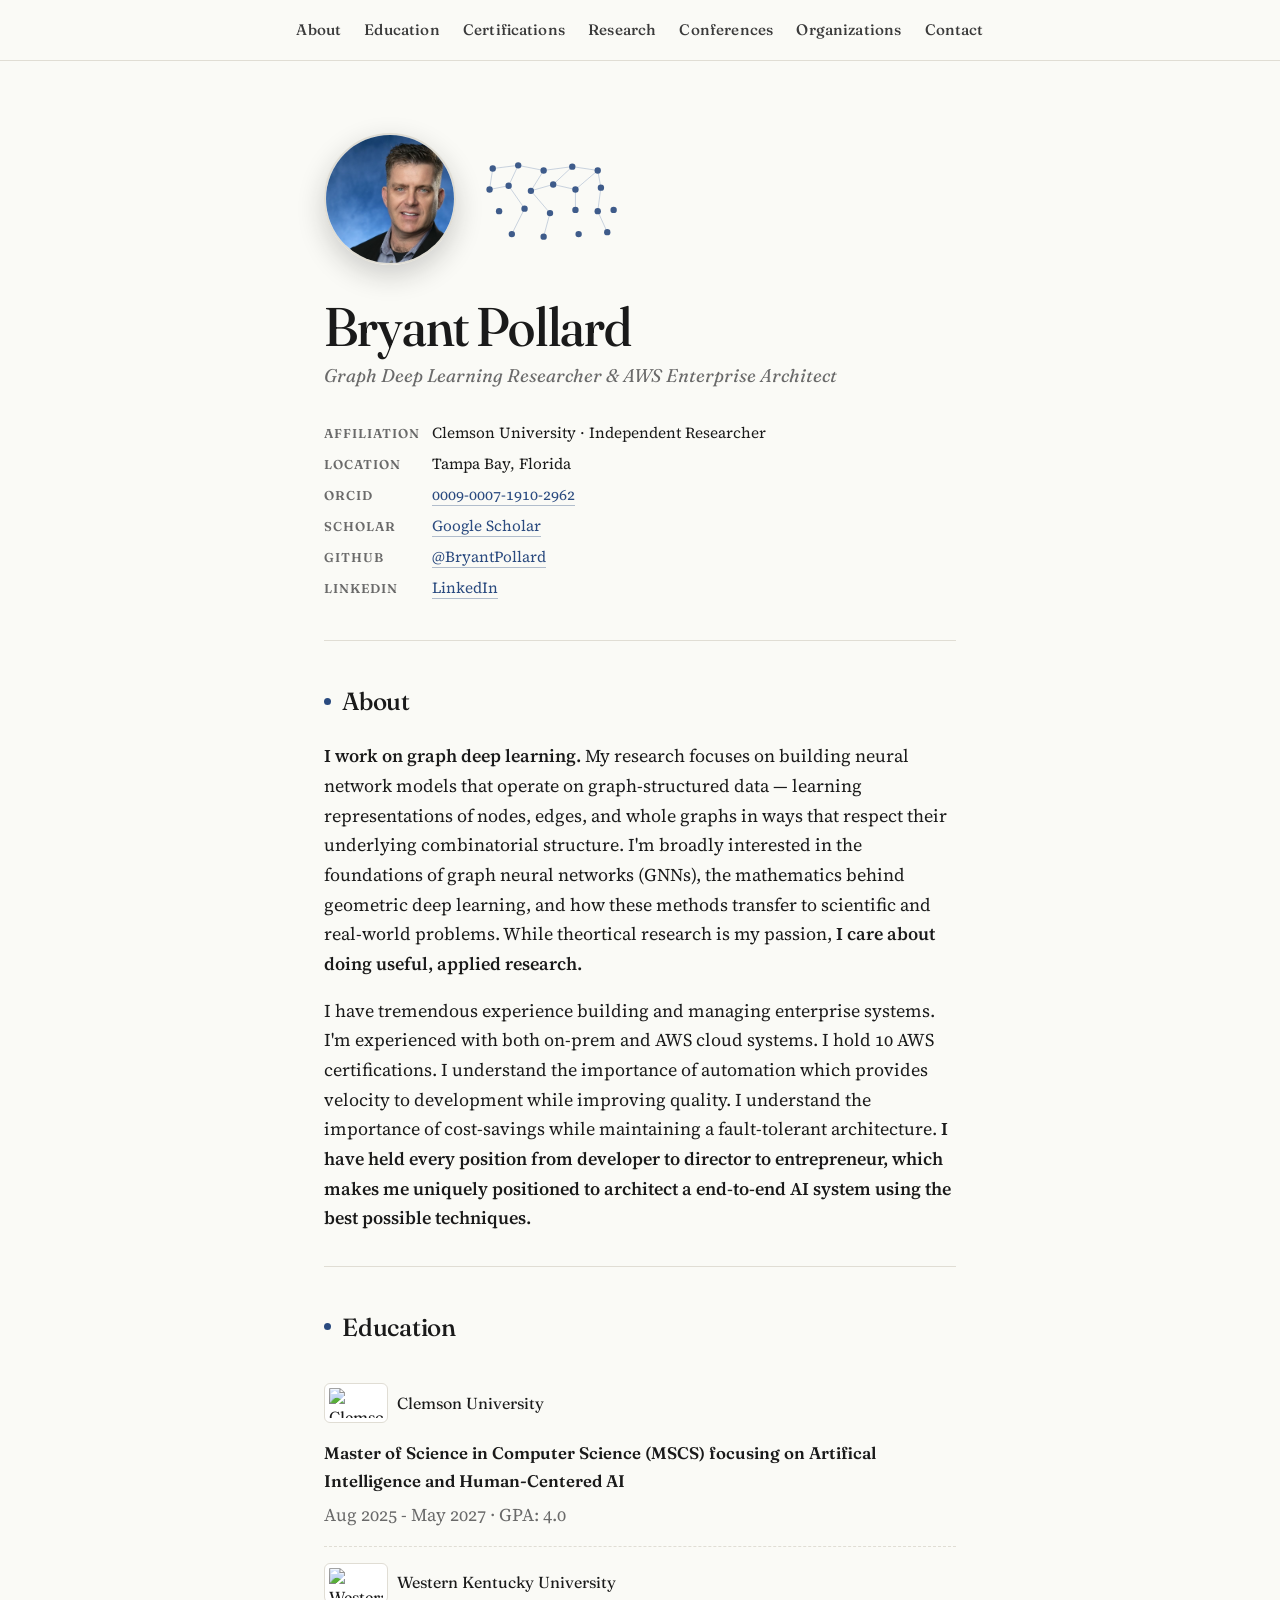
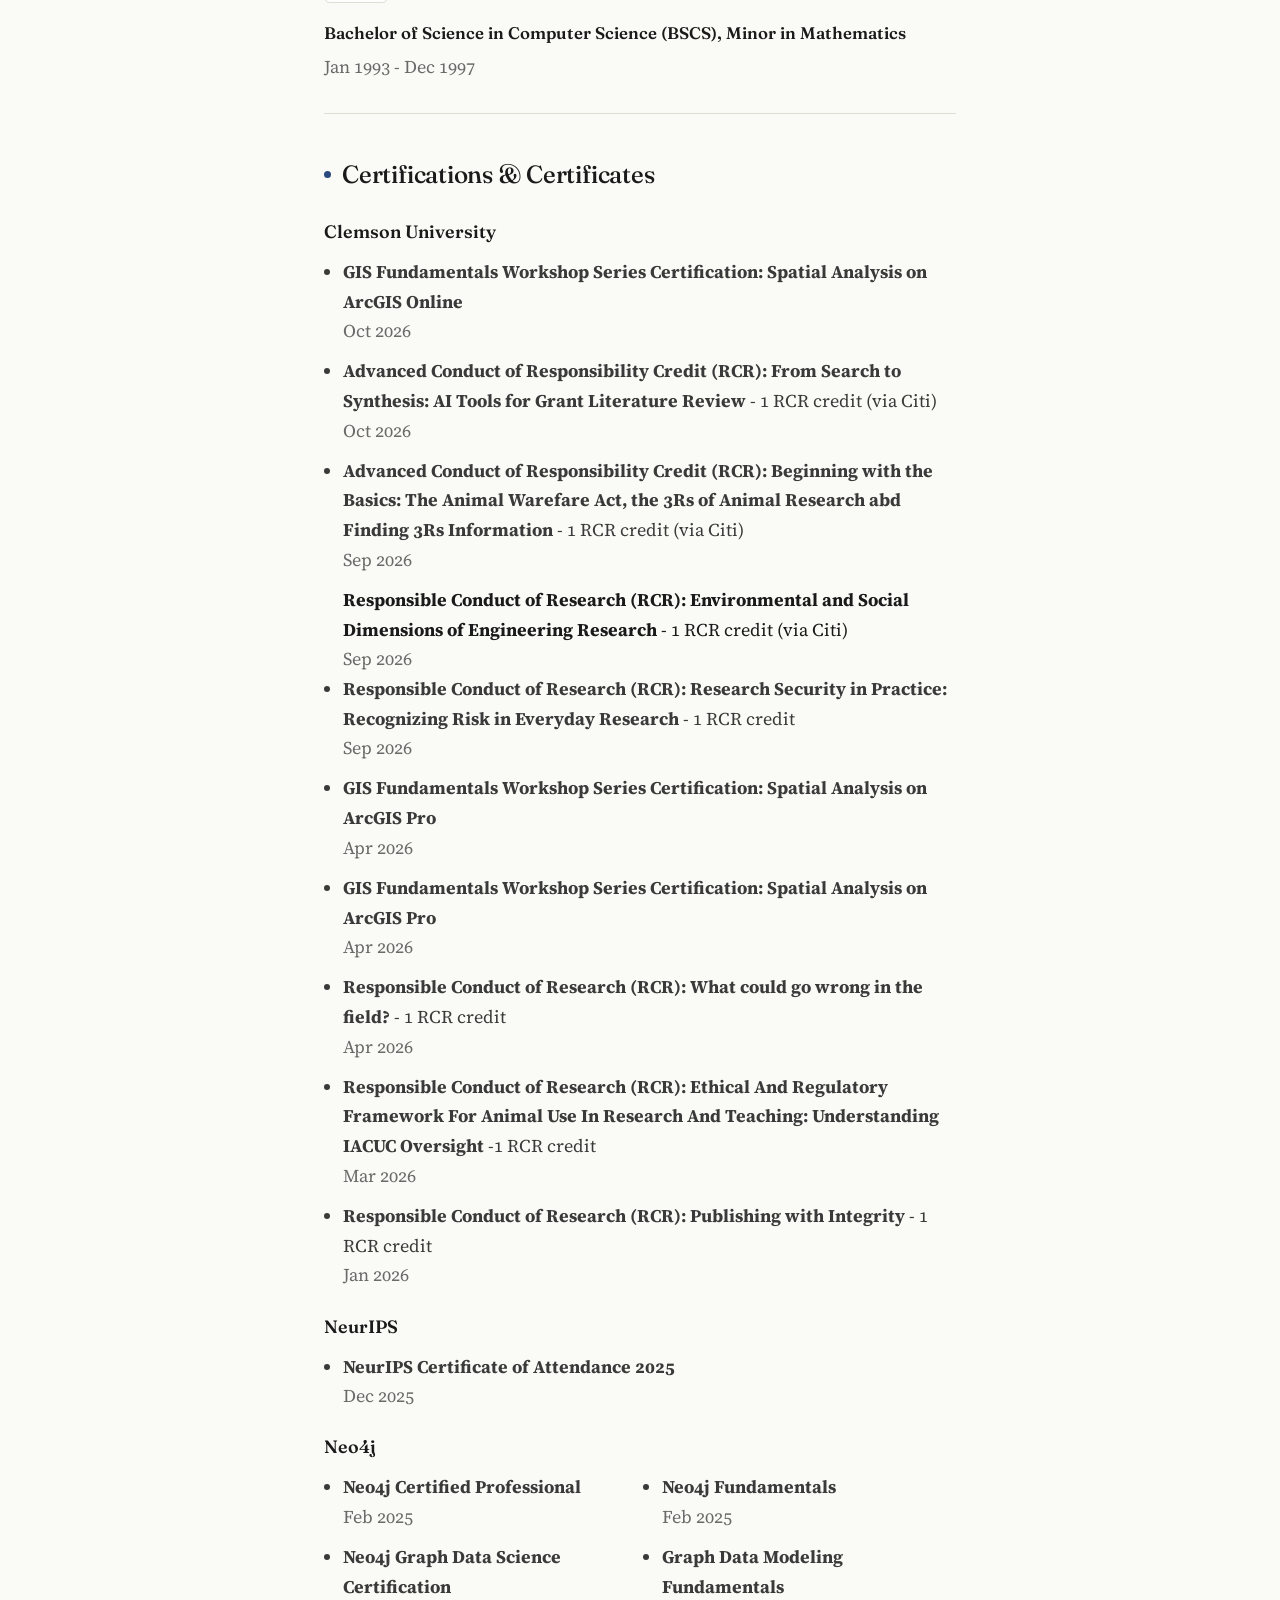
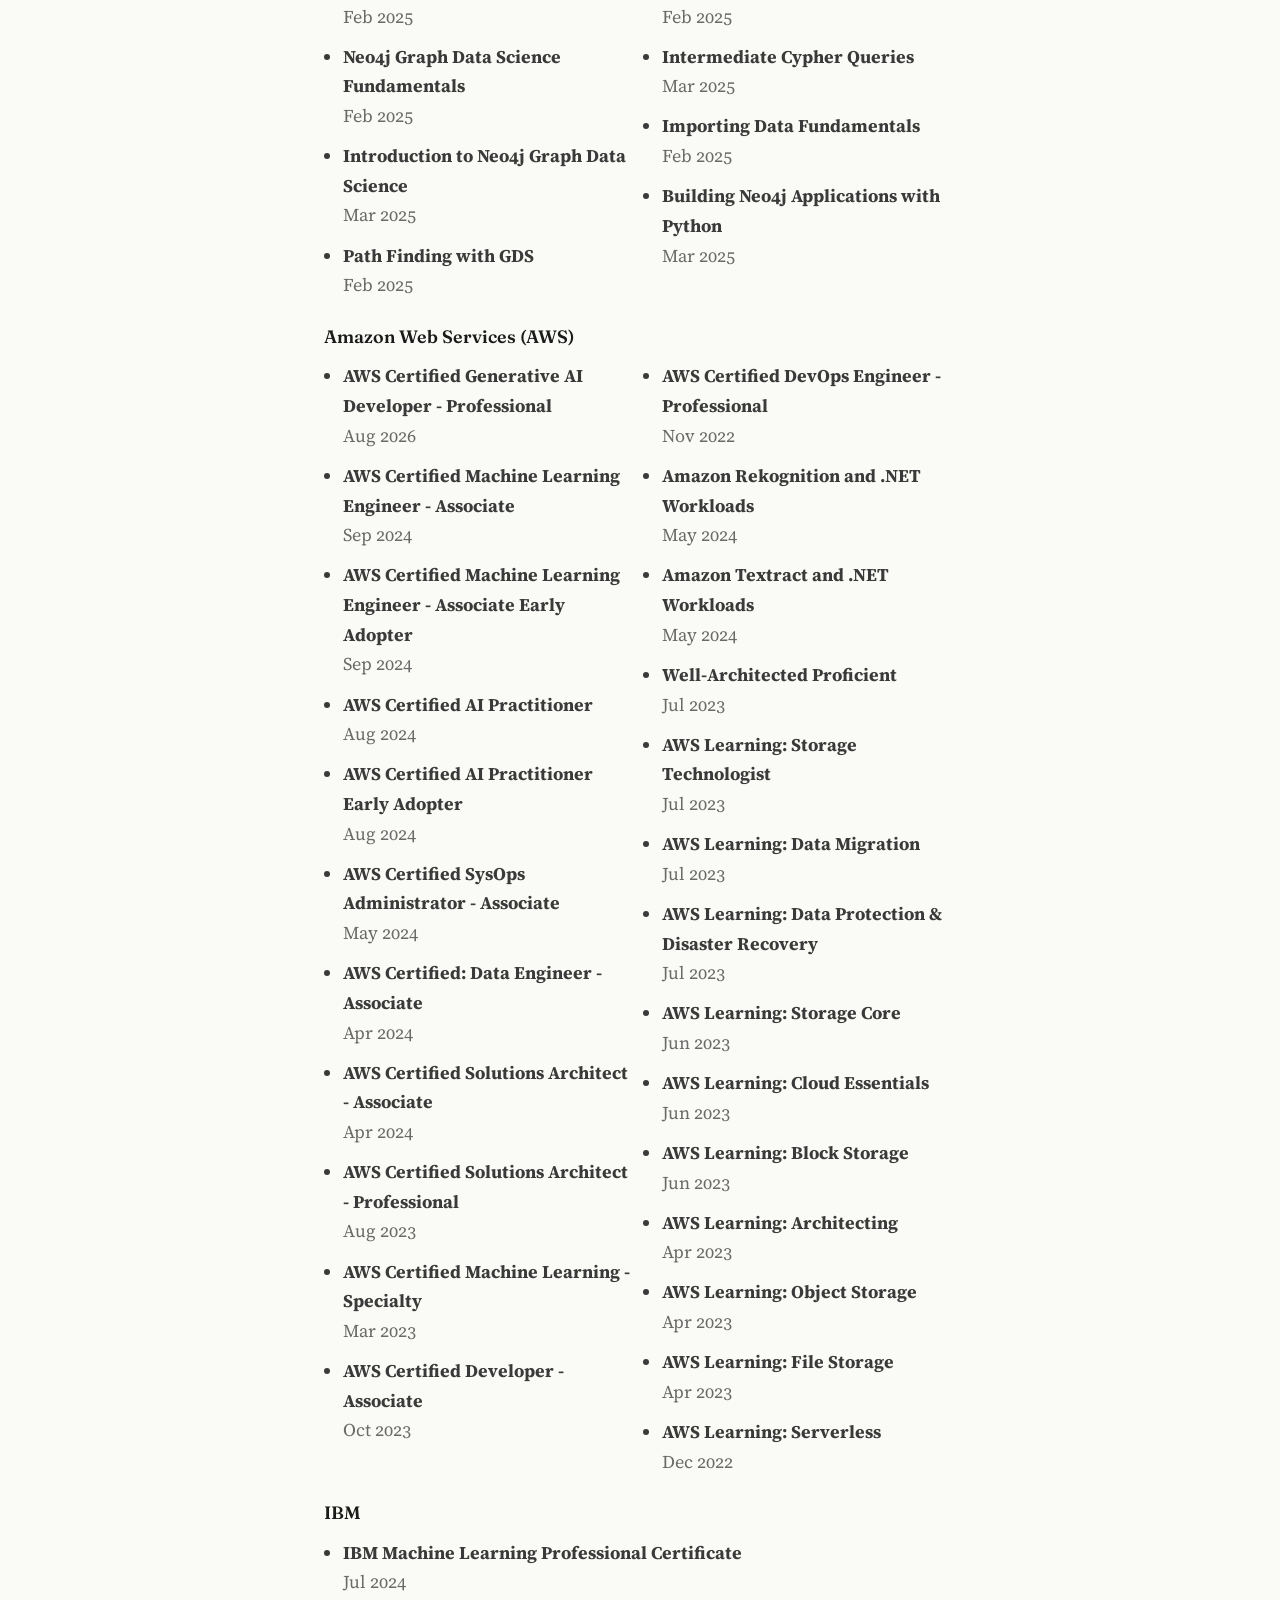
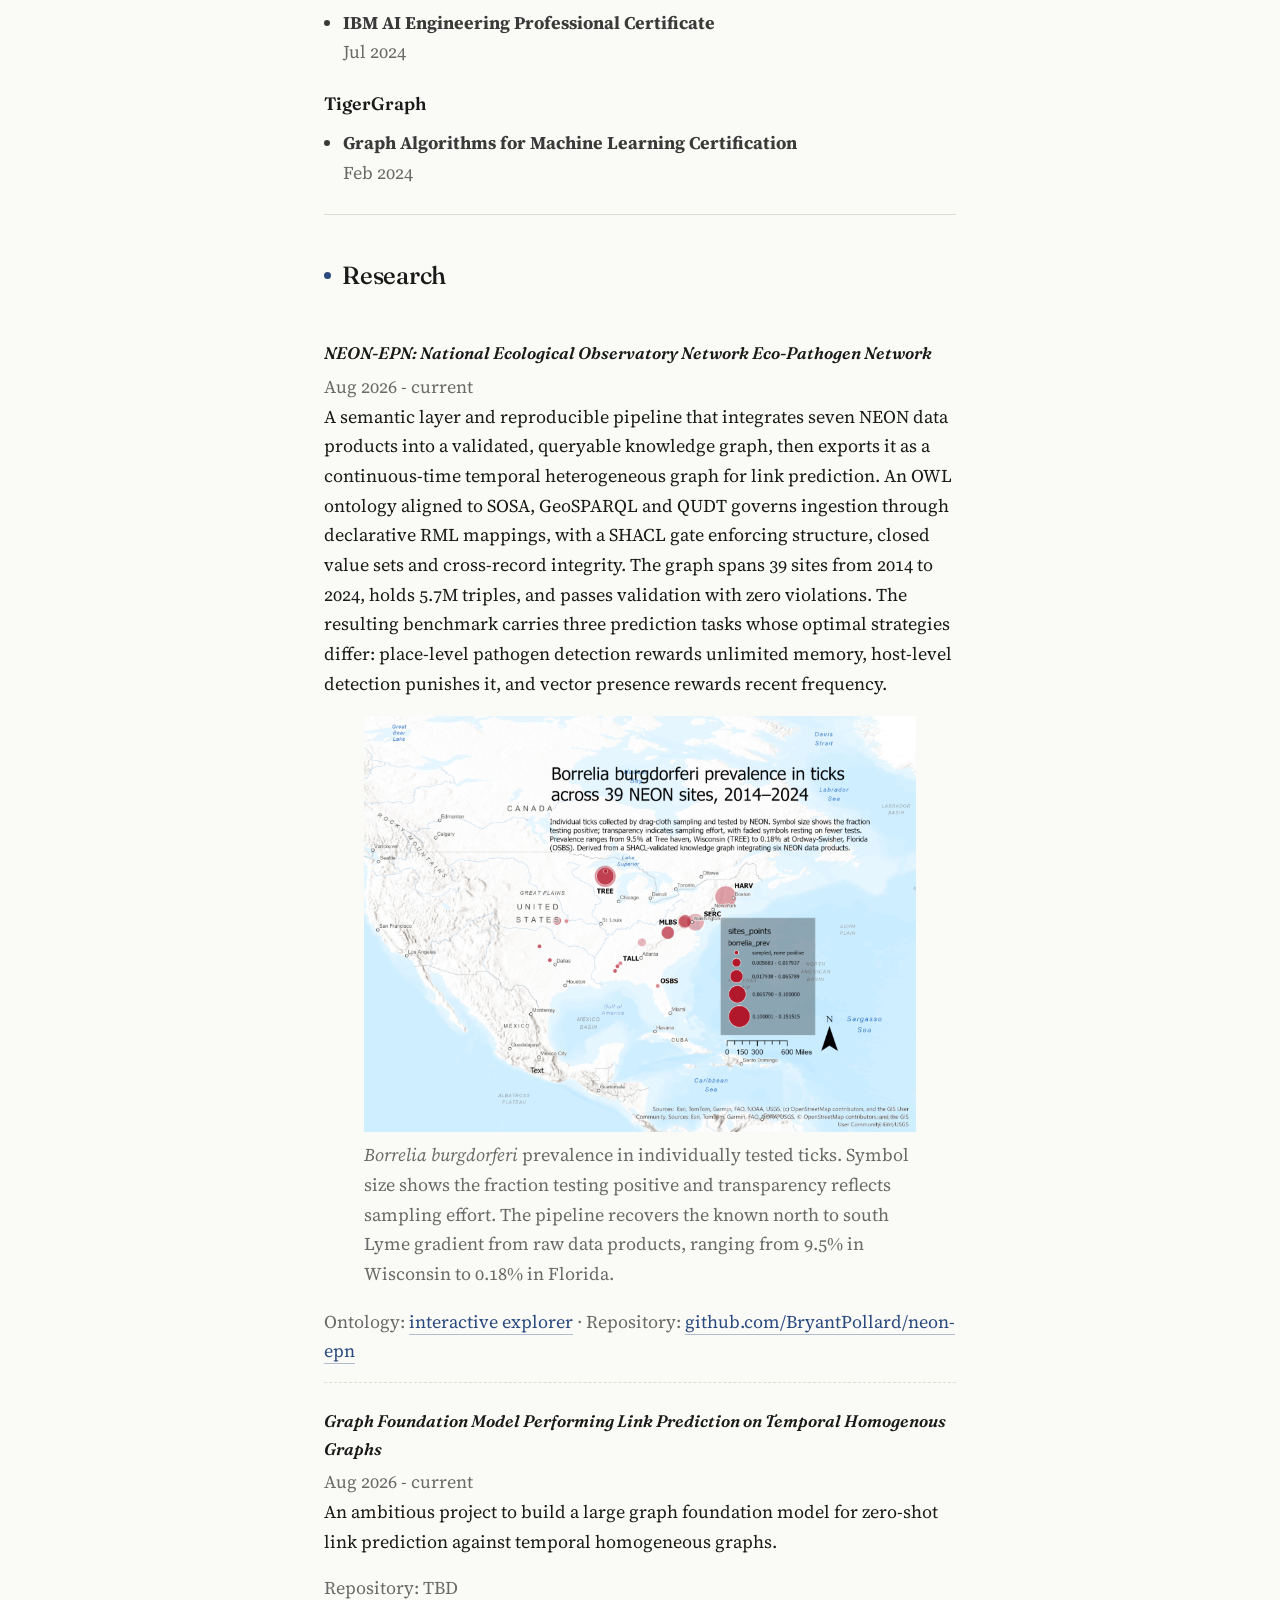
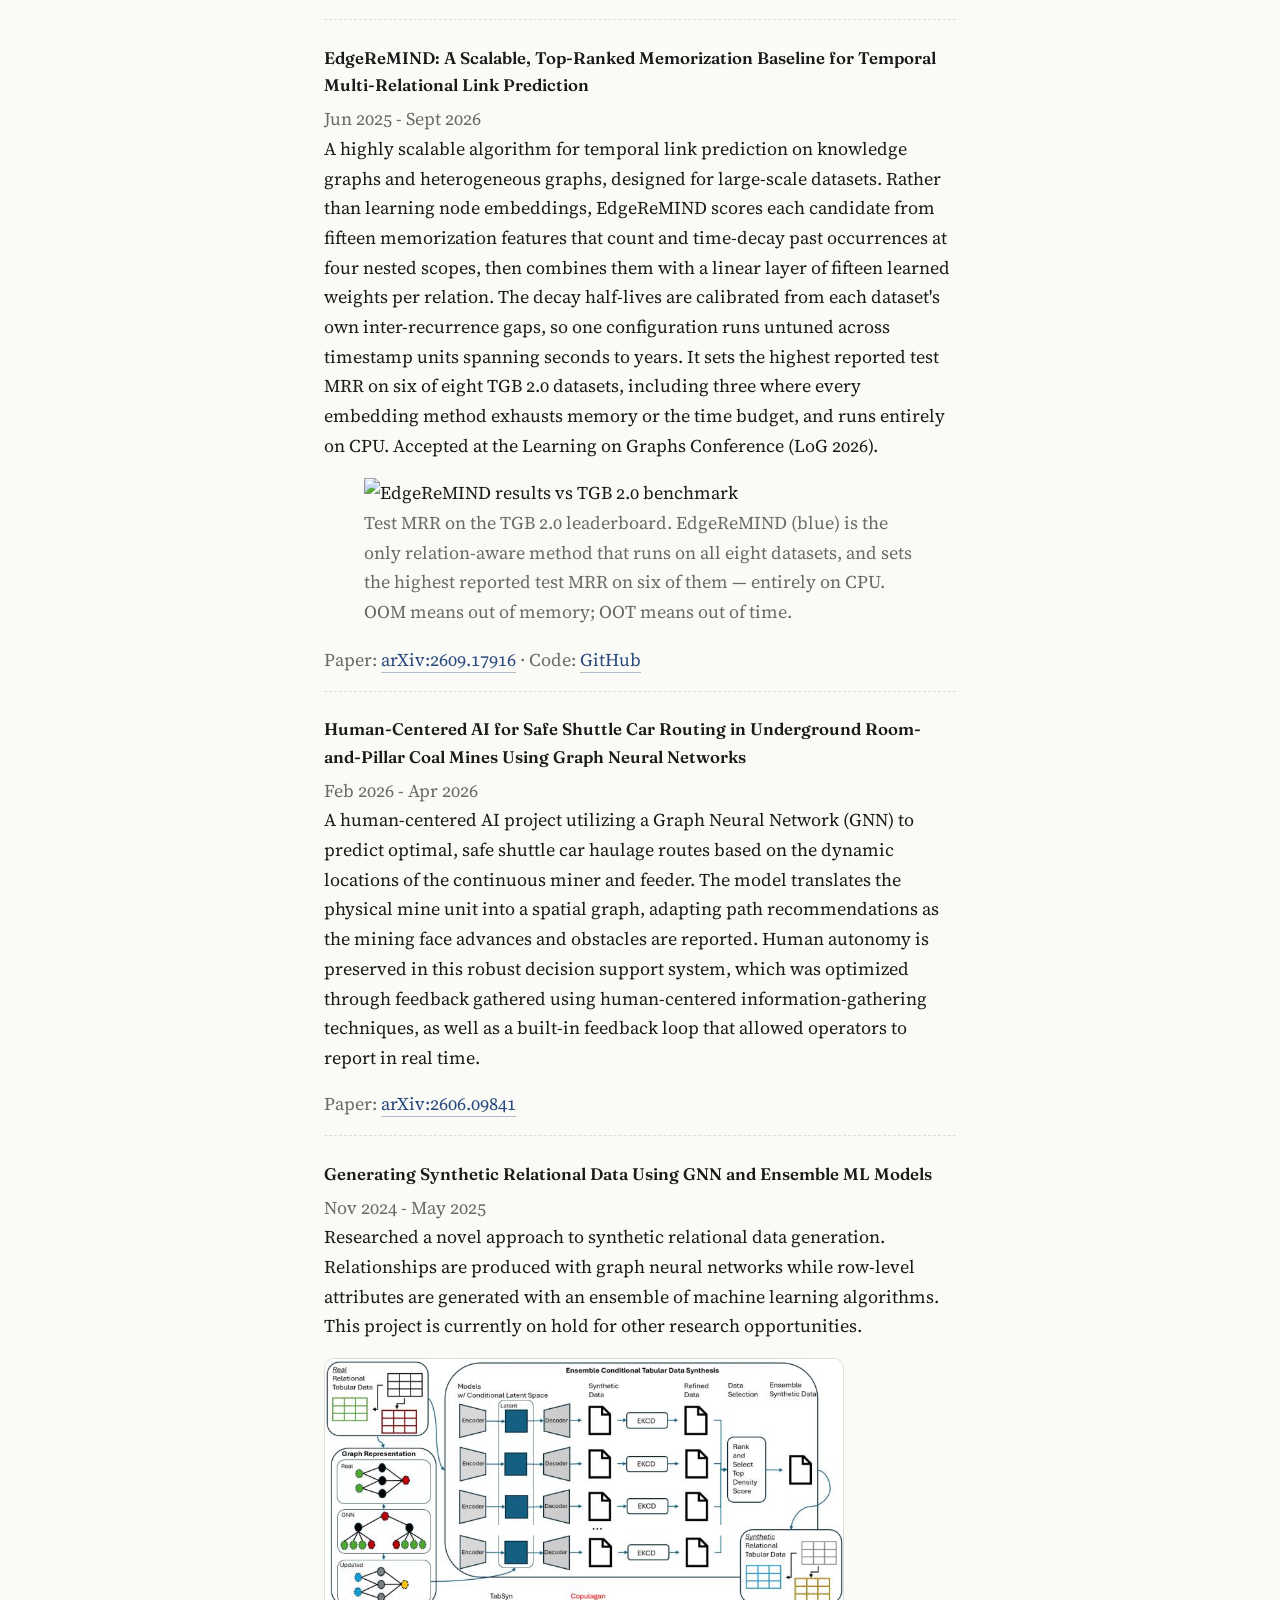
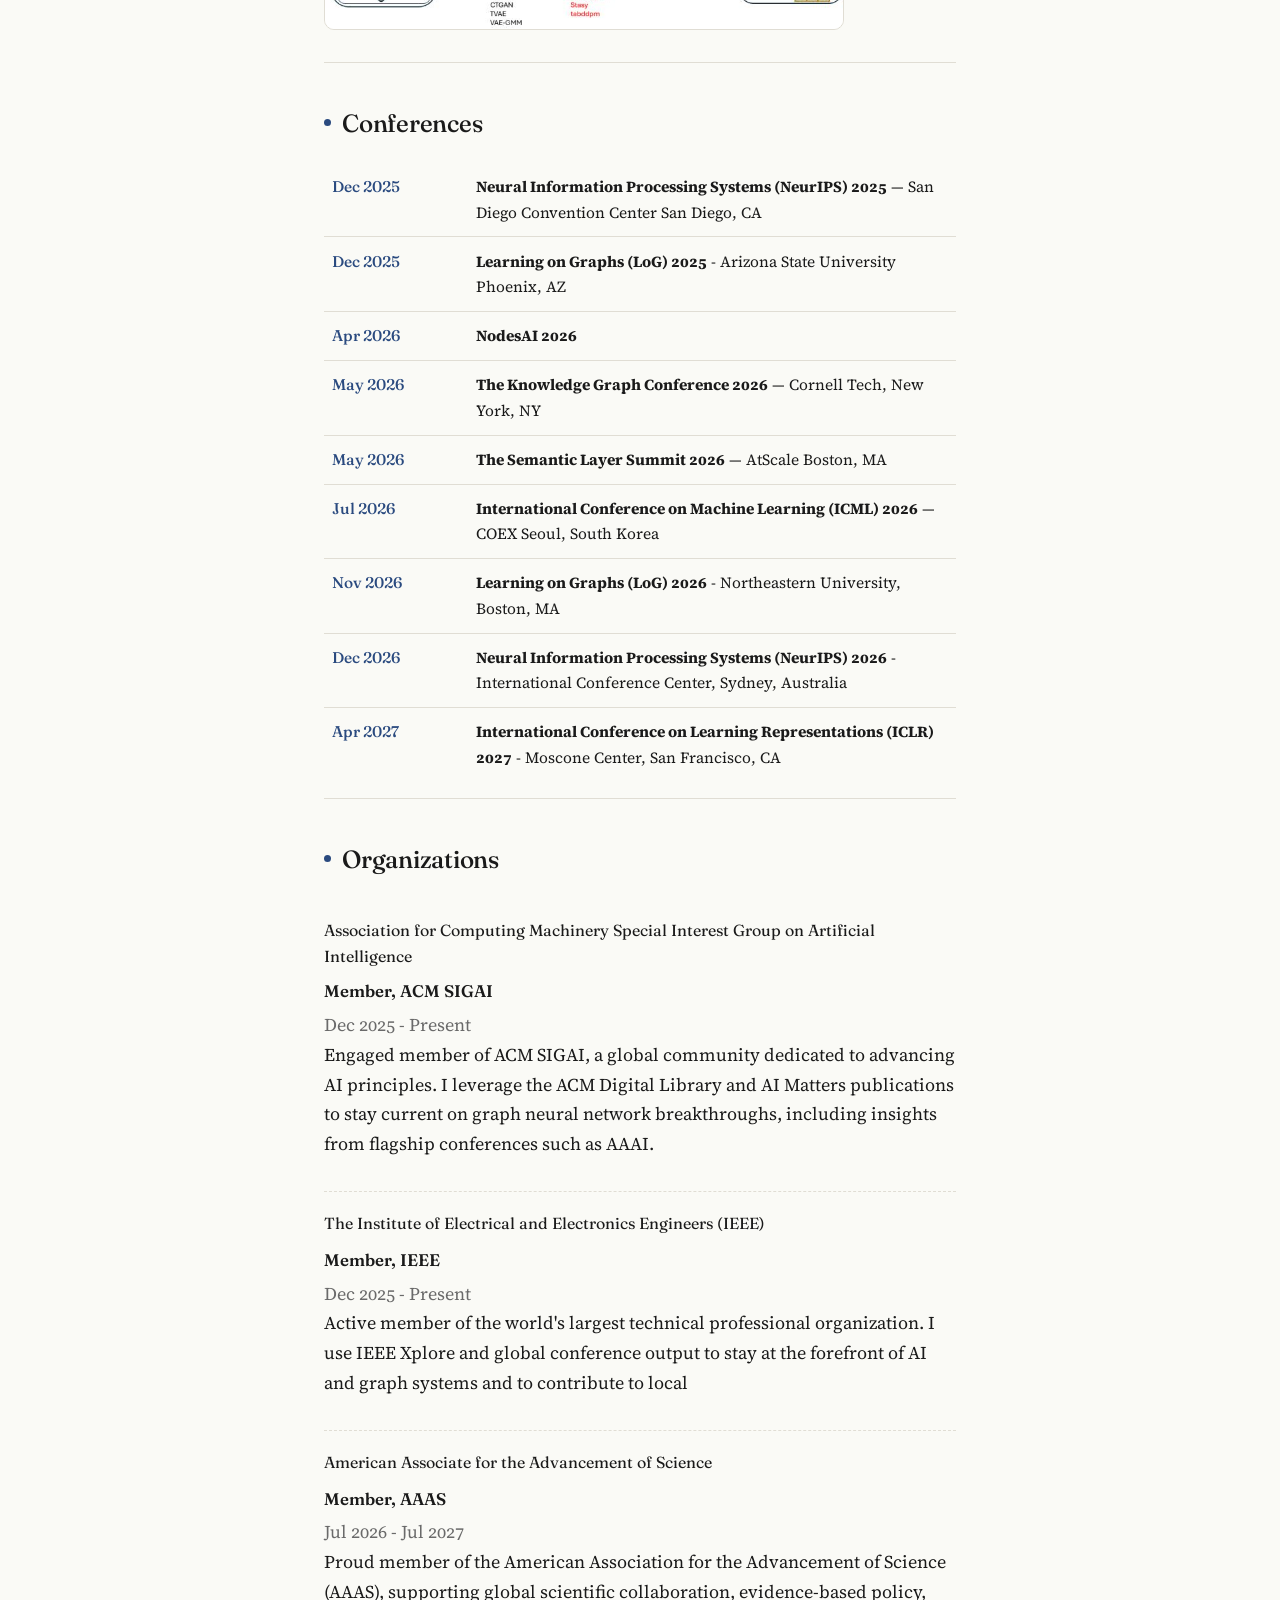
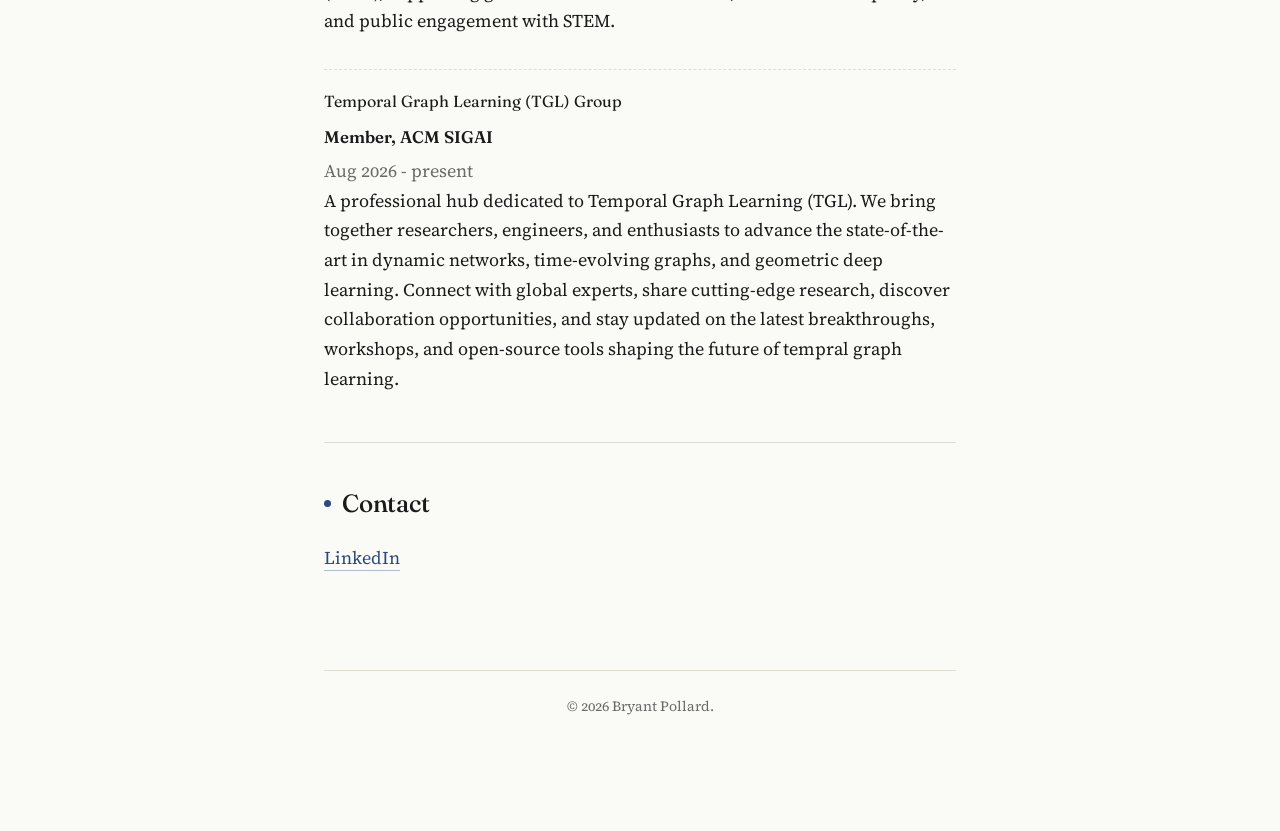
==== commit c1d9e27d: "Modify certification dates and add TGL Group membership Updated certification dates and added new or" ====
--- a/index.html
+++ b/index.html
@@ -221,7 +221,15 @@
           <li>
             <strong>GIS Fundamentals Workshop Series Certification: Spatial Analysis on ArcGIS Online</strong
             >
-            <p class="timeline-meta">Dec 2026</p>
+            <p class="timeline-meta">Oct 2026</p>
+          </li>
+
+          <li>
+            <strong
+              > Advanced Conduct of Responsibility Credit (RCR): From Search to Synthesis: AI Tools for Grant Literature Review
+            </strong
+            > - 1 RCR credit (via Citi)
+            <p class="timeline-meta">Oct 2026</p>
           </li>
           <li>
             <strong
@@ -639,7 +647,7 @@
 
         <div class="timeline-item">
           <div class="timeline-org">
-            <span>Association for Computing Machinery Special Interest Group on Artificial Intelligenc</span>
+            <span>Association for Computing Machinery Special Interest Group on Artificial Intelligence</span>
           </div>
           <h3 class="timeline-title">Member, ACM SIGAI</h3>
           <p class="timeline-meta">Dec 2025 - Present</p>
@@ -681,6 +689,19 @@
             Proud member of the American Association for the Advancement of Science (AAAS), supporting global scientific collaboration, evidence-based policy, and public engagement with STEM.
           </p>
         </div>
+
+        <div class="timeline-item">
+          <div class="timeline-org">
+            <span>Temporal Graph Learning (TGL) Group</span>
+          </div>
+          <h3 class="timeline-title">Member, ACM SIGAI</h3>
+          <p class="timeline-meta">Aug 2026 - present</p>
+          <p>
+            A professional hub dedicated to Temporal Graph Learning (TGL). We bring together researchers, engineers, and enthusiasts to advance the state-of-the-art in dynamic networks, time-evolving graphs, and geometric deep learning. Connect with global experts, share cutting-edge research, discover collaboration opportunities, and stay updated on the latest breakthroughs, workshops, and open-source tools shaping the future of tempral graph learning.
+          </p>
+        </div>
+
+        
       </section>
 
       <!-- ============================================================
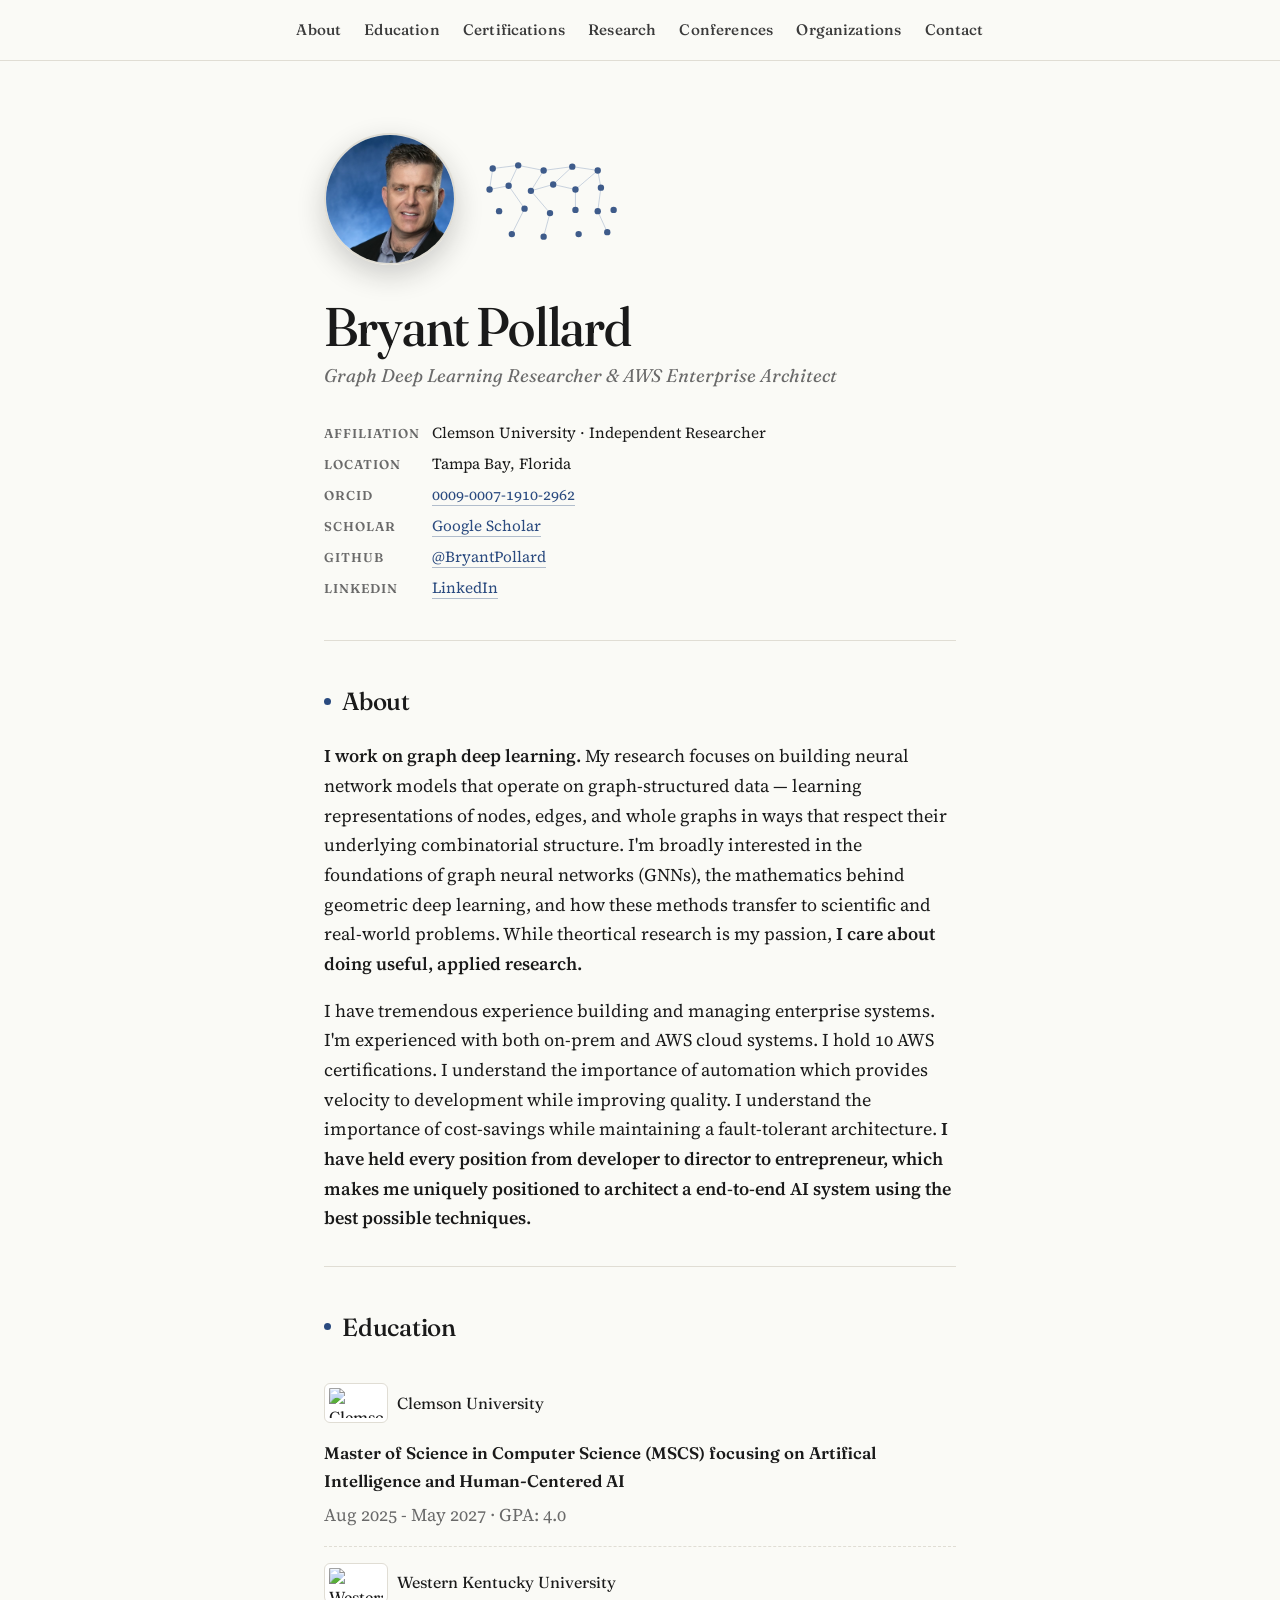
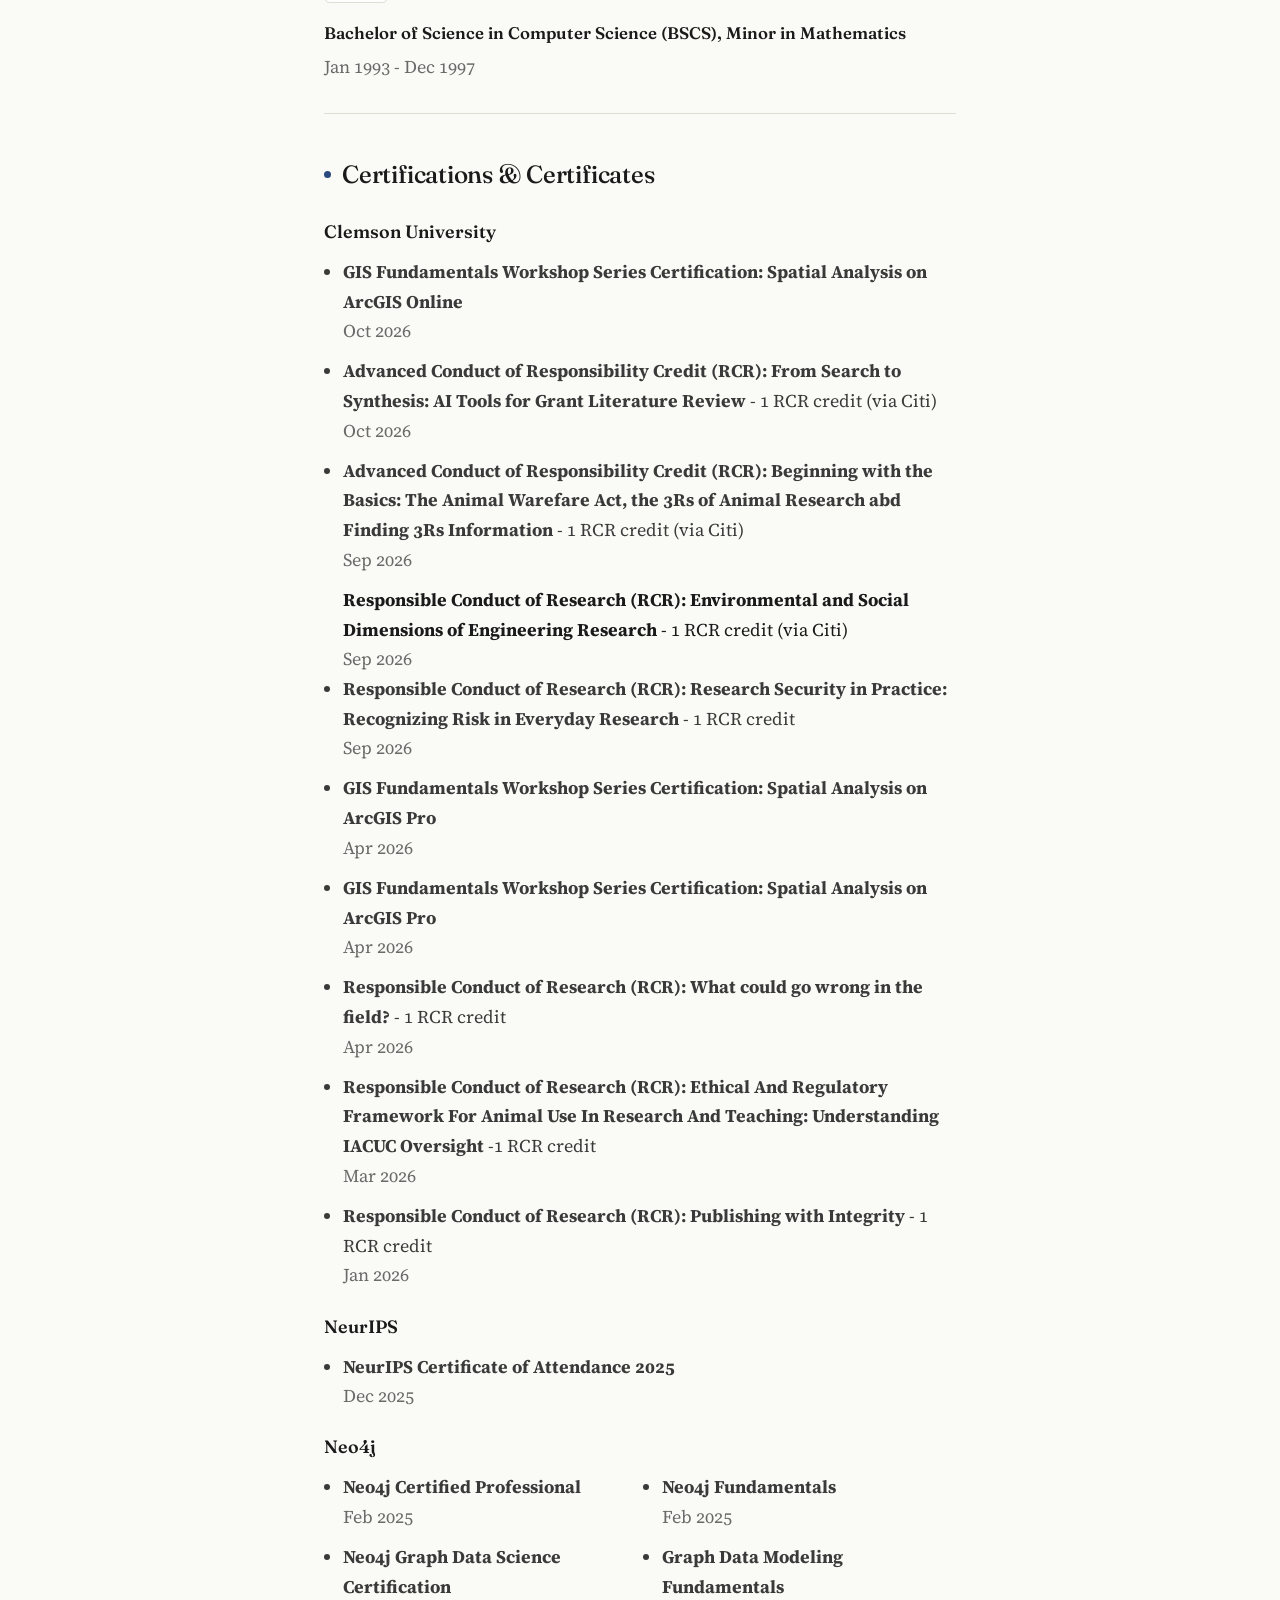
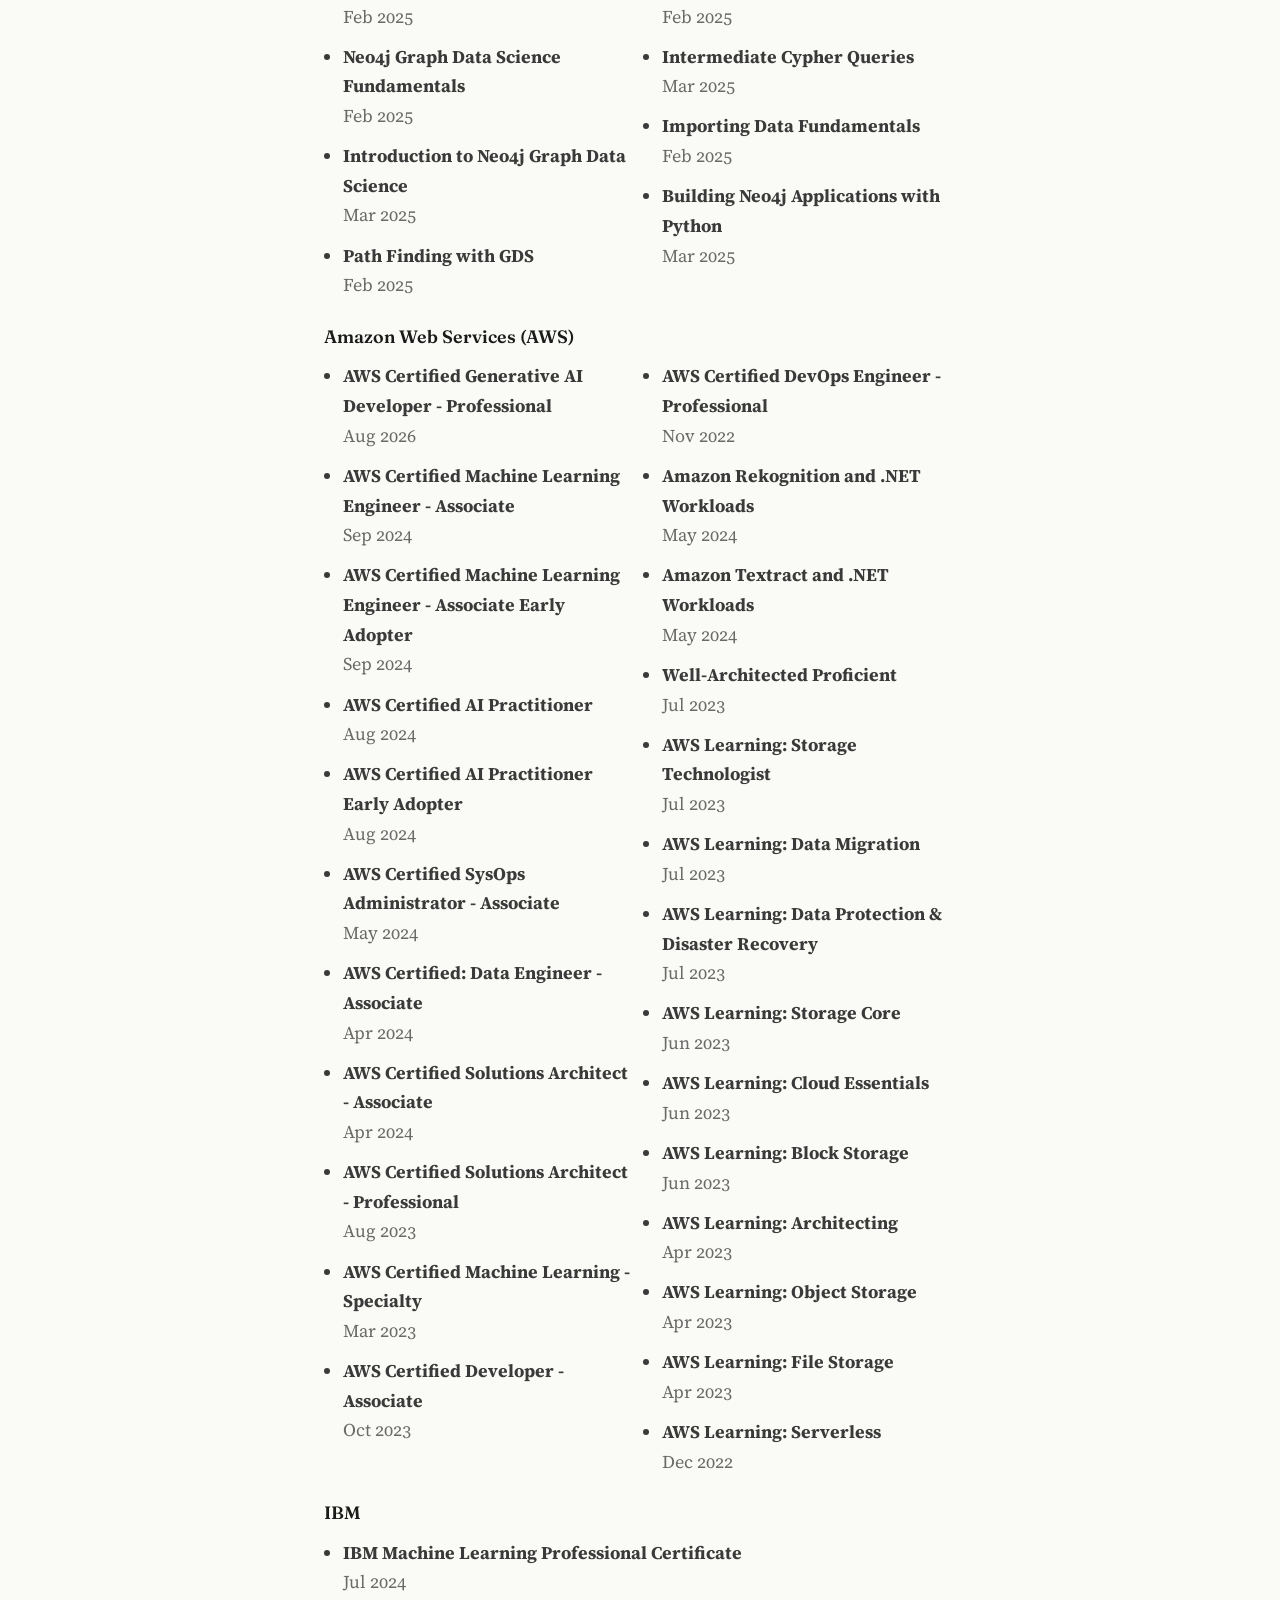
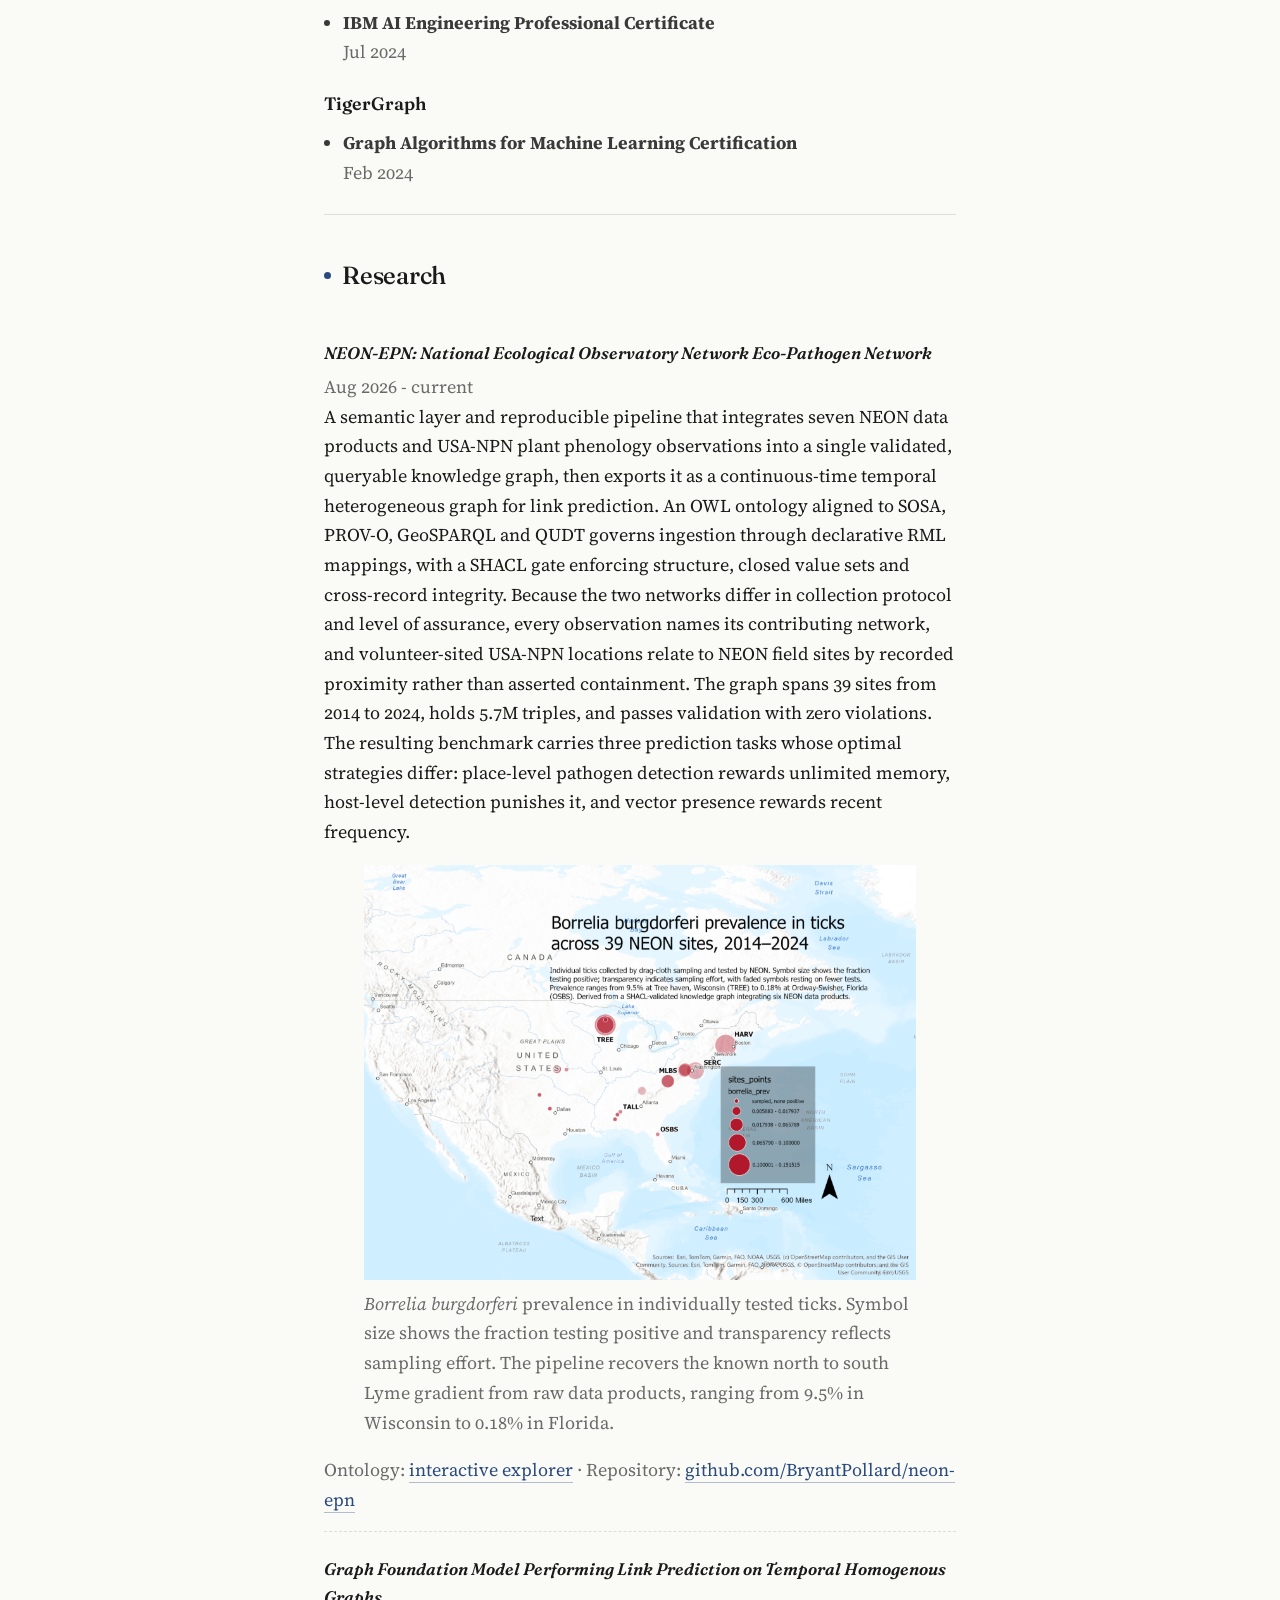
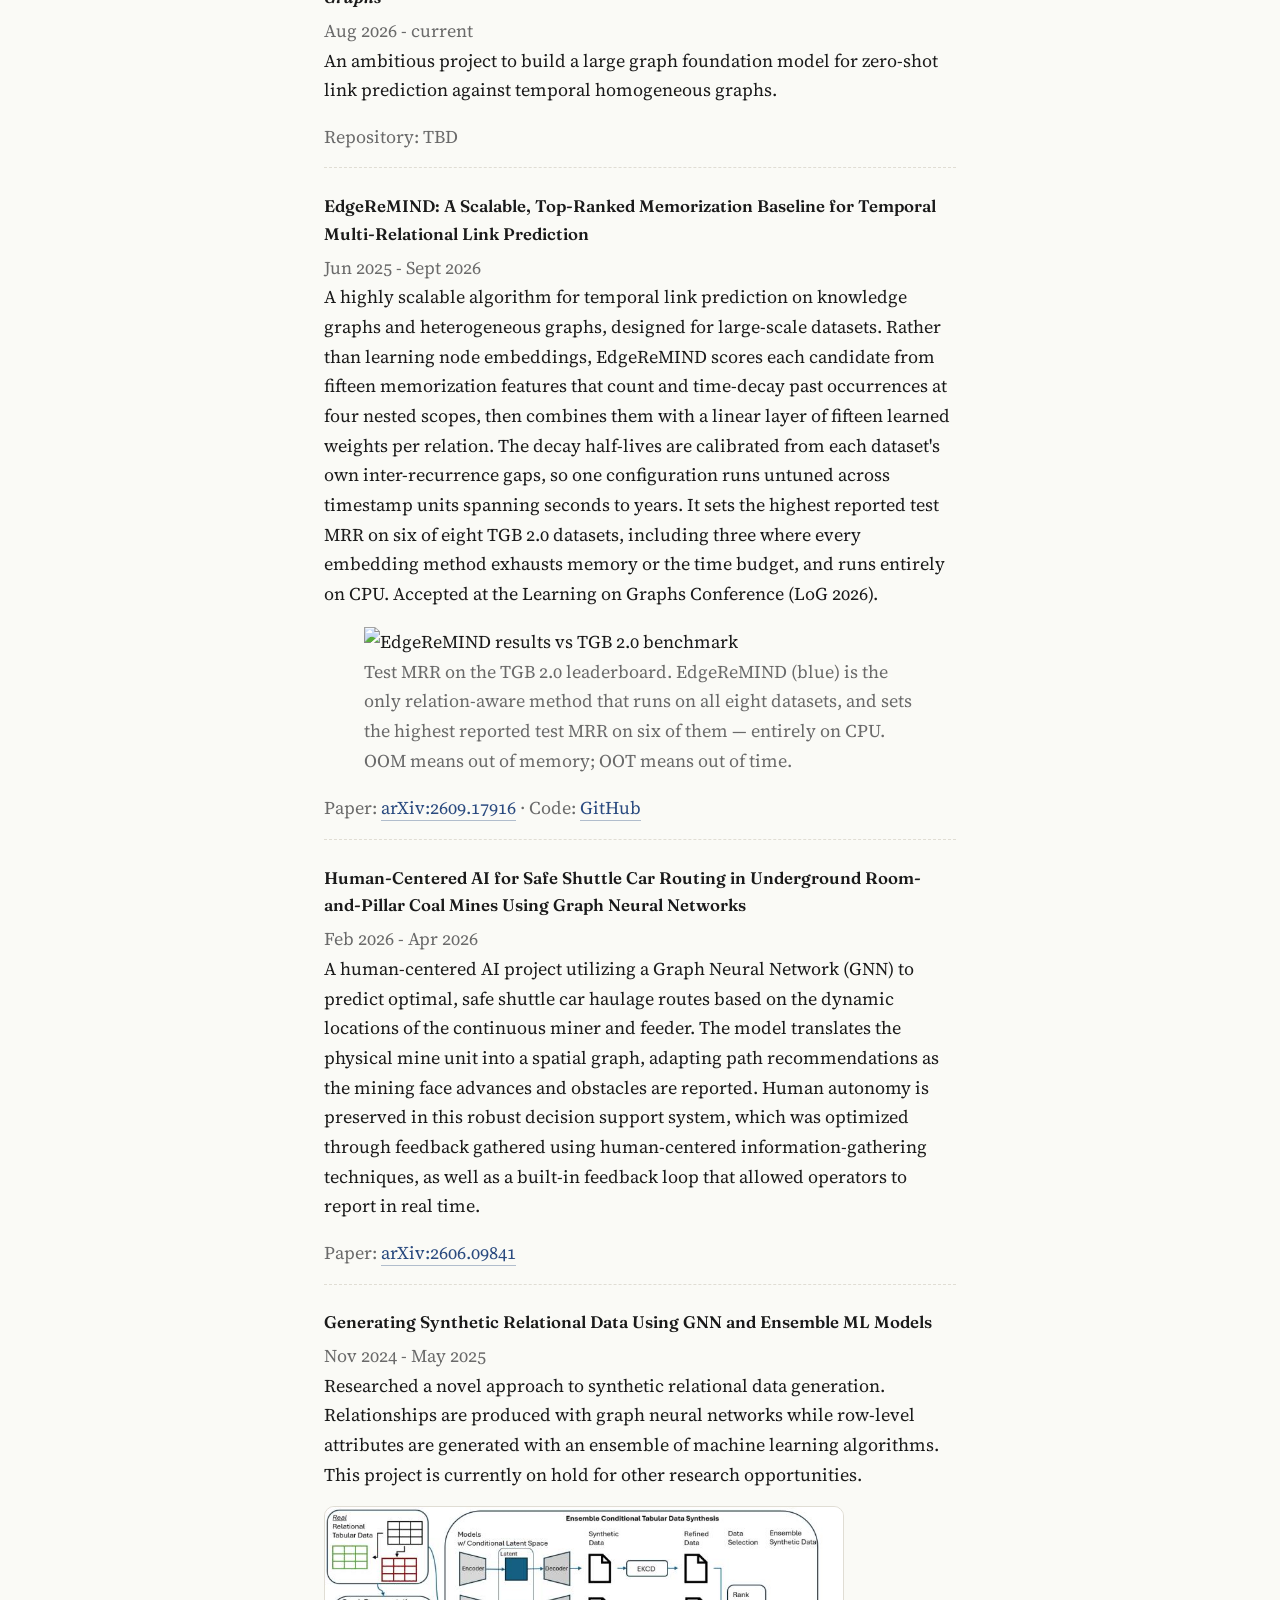
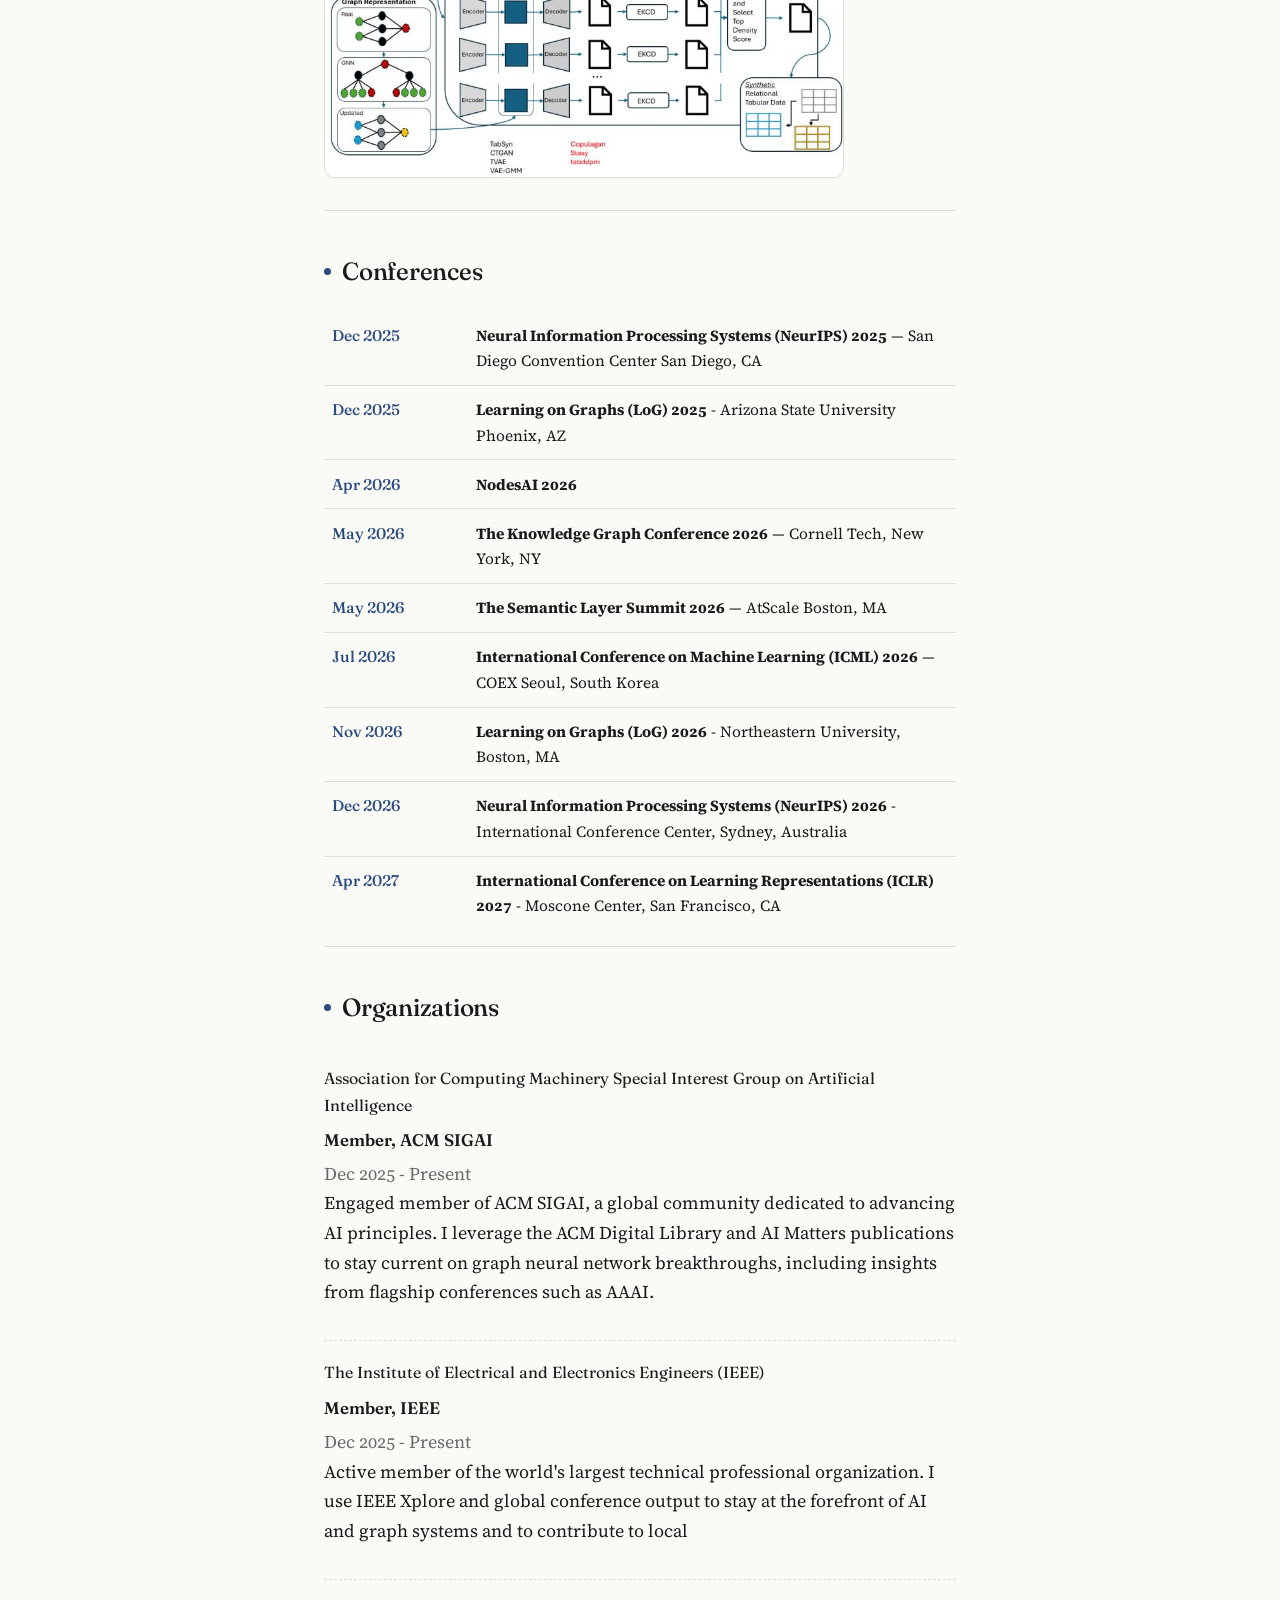
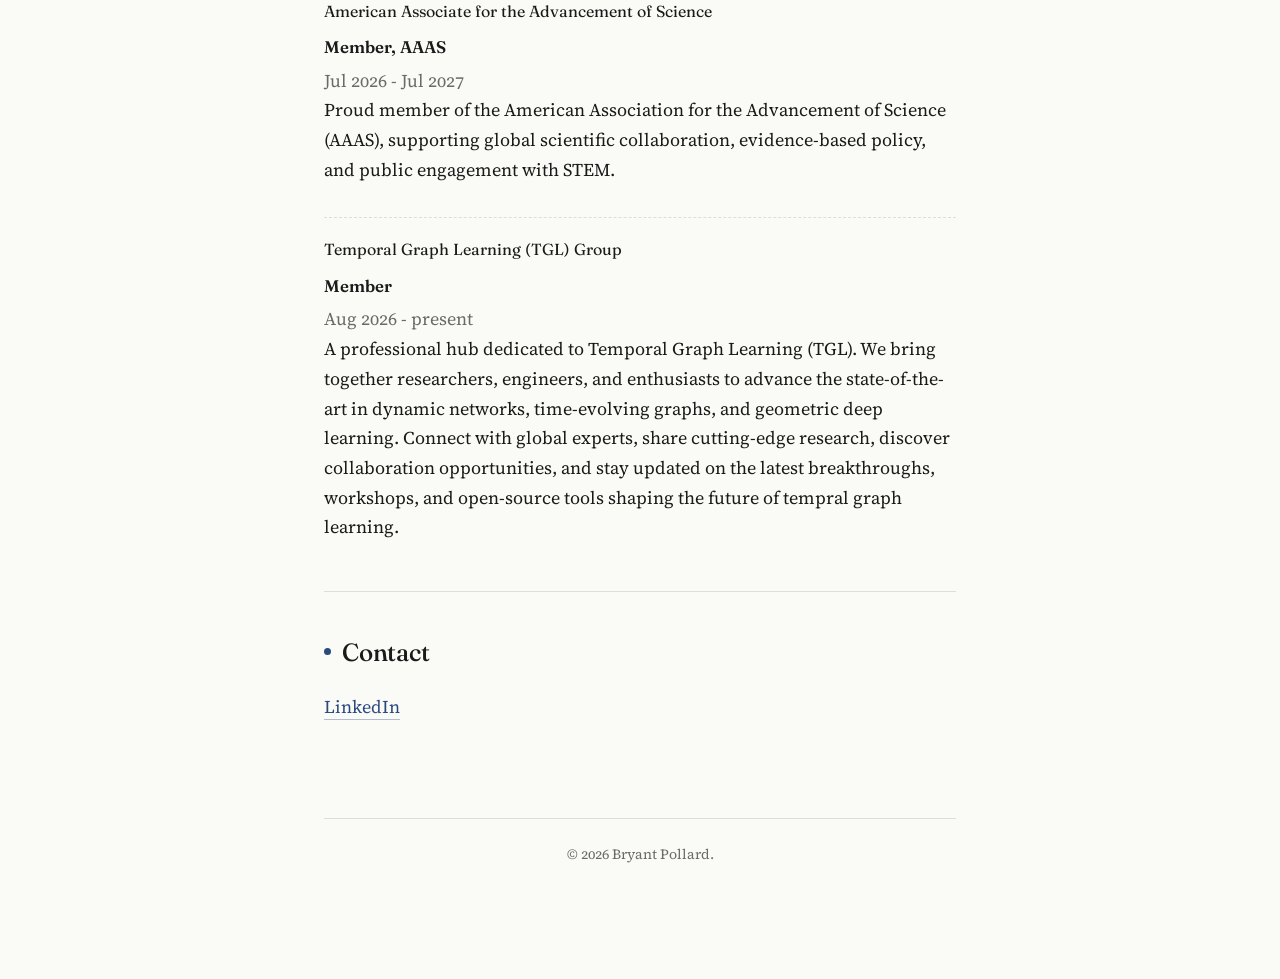
==== commit 6a3dac7c: "Revise project details and membership title Updated project description to include USA-NPN plant phe" ====
--- a/index.html
+++ b/index.html
@@ -460,14 +460,7 @@
             <h3 class="timeline-title"><i>NEON-EPN: National Ecological Observatory Network Eco-Pathogen Network</i></h3>
             <p class="timeline-meta">Aug 2026 - current</p>
             <p>
-              A semantic layer and reproducible pipeline that integrates seven NEON data products into a validated,
-              queryable knowledge graph, then exports it as a continuous-time temporal heterogeneous graph for link
-              prediction. An OWL ontology aligned to SOSA, GeoSPARQL and QUDT governs ingestion through declarative
-              RML mappings, with a SHACL gate enforcing structure, closed value sets and cross-record integrity.
-              The graph spans 39 sites from 2014 to 2024, holds 5.7M triples, and passes validation with zero
-              violations. The resulting benchmark carries three prediction tasks whose optimal strategies differ:
-              place-level pathogen detection rewards unlimited memory, host-level detection punishes it, and vector
-              presence rewards recent frequency.
+              A semantic layer and reproducible pipeline that integrates seven NEON data products and USA-NPN plant phenology observations into a single validated, queryable knowledge graph, then exports it as a continuous-time temporal heterogeneous graph for link prediction. An OWL ontology aligned to SOSA, PROV-O, GeoSPARQL and QUDT governs ingestion through declarative RML mappings, with a SHACL gate enforcing structure, closed value sets and cross-record integrity. Because the two networks differ in collection protocol and level of assurance, every observation names its contributing network, and volunteer-sited USA-NPN locations relate to NEON field sites by recorded proximity rather than asserted containment. The graph spans 39 sites from 2014 to 2024, holds 5.7M triples, and passes validation with zero violations. The resulting benchmark carries three prediction tasks whose optimal strategies differ: place-level pathogen detection rewards unlimited memory, host-level detection punishes it, and vector presence rewards recent frequency.
             </p>
             <figure>
               <img src="neon-epn/NEON.png"
@@ -694,7 +687,7 @@
           <div class="timeline-org">
             <span>Temporal Graph Learning (TGL) Group</span>
           </div>
-          <h3 class="timeline-title">Member, ACM SIGAI</h3>
+          <h3 class="timeline-title">Member</h3>
           <p class="timeline-meta">Aug 2026 - present</p>
           <p>
             A professional hub dedicated to Temporal Graph Learning (TGL). We bring together researchers, engineers, and enthusiasts to advance the state-of-the-art in dynamic networks, time-evolving graphs, and geometric deep learning. Connect with global experts, share cutting-edge research, discover collaboration opportunities, and stay updated on the latest breakthroughs, workshops, and open-source tools shaping the future of tempral graph learning.
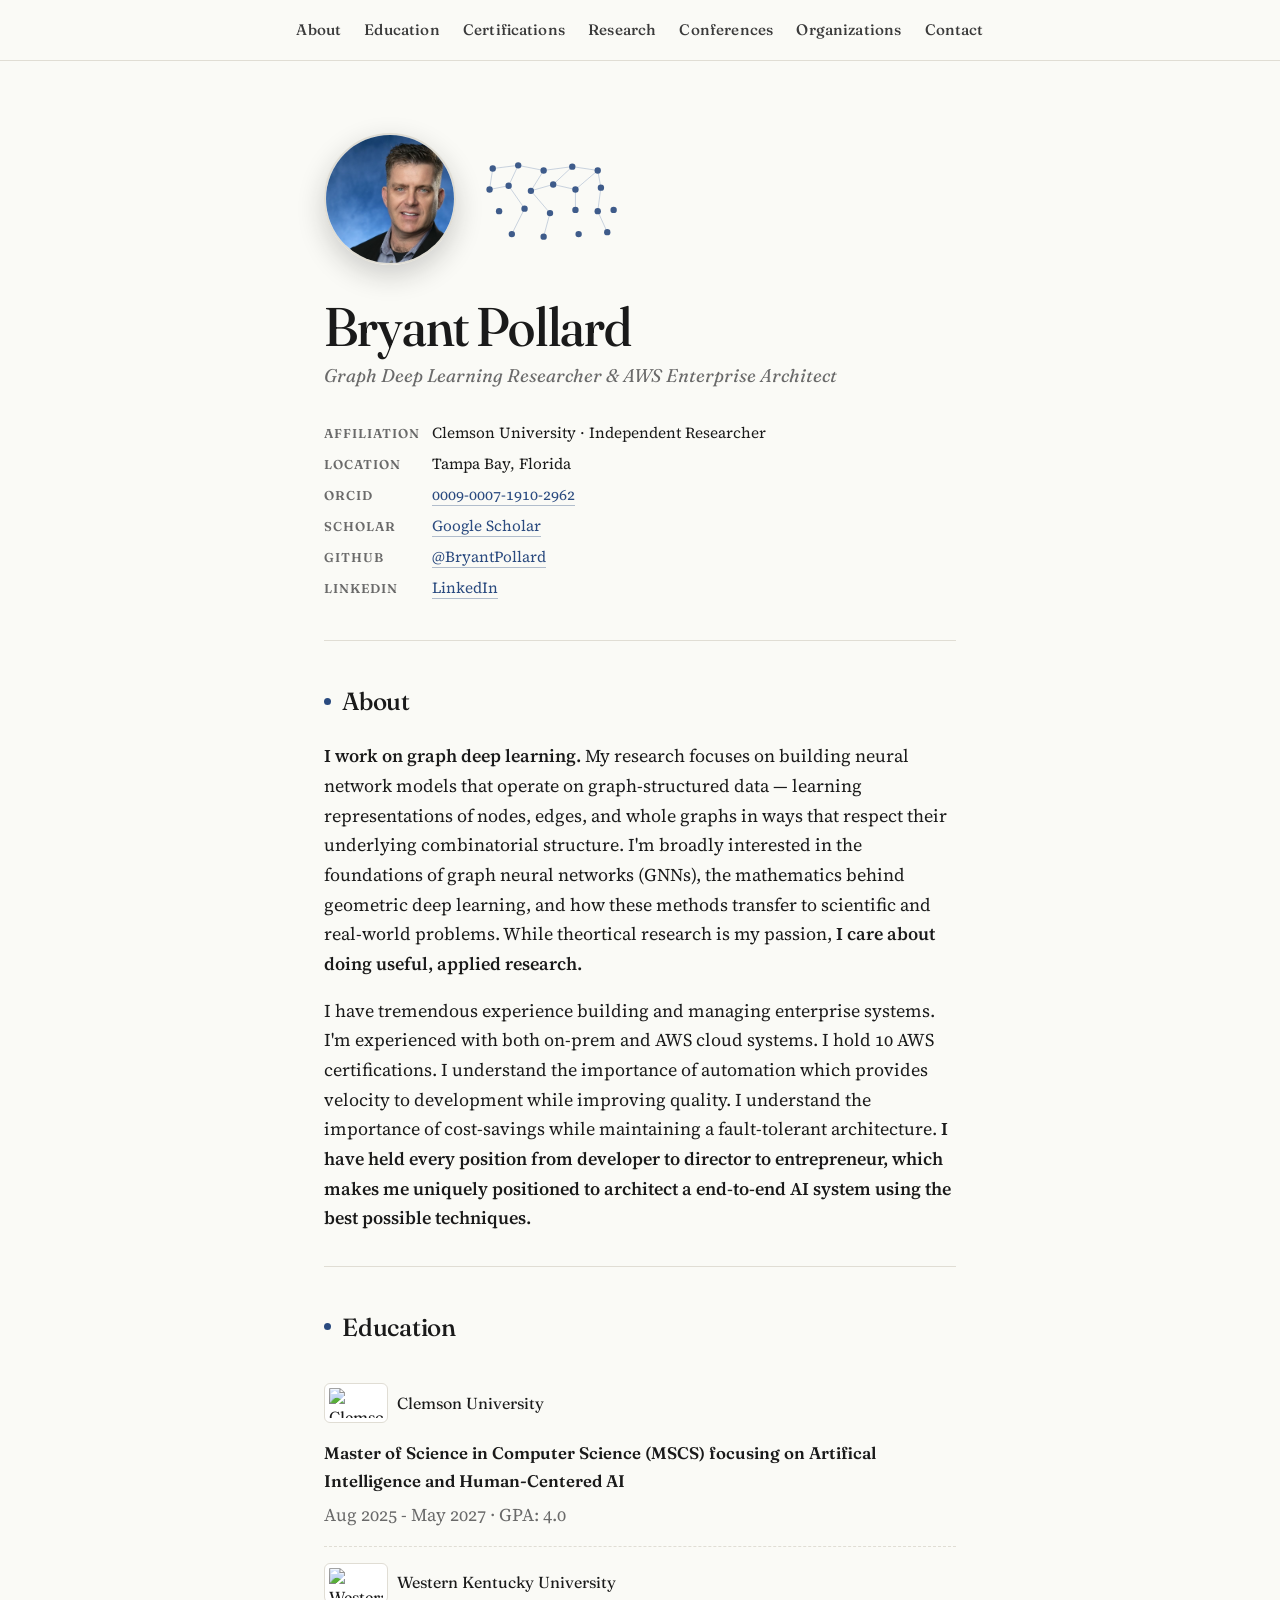
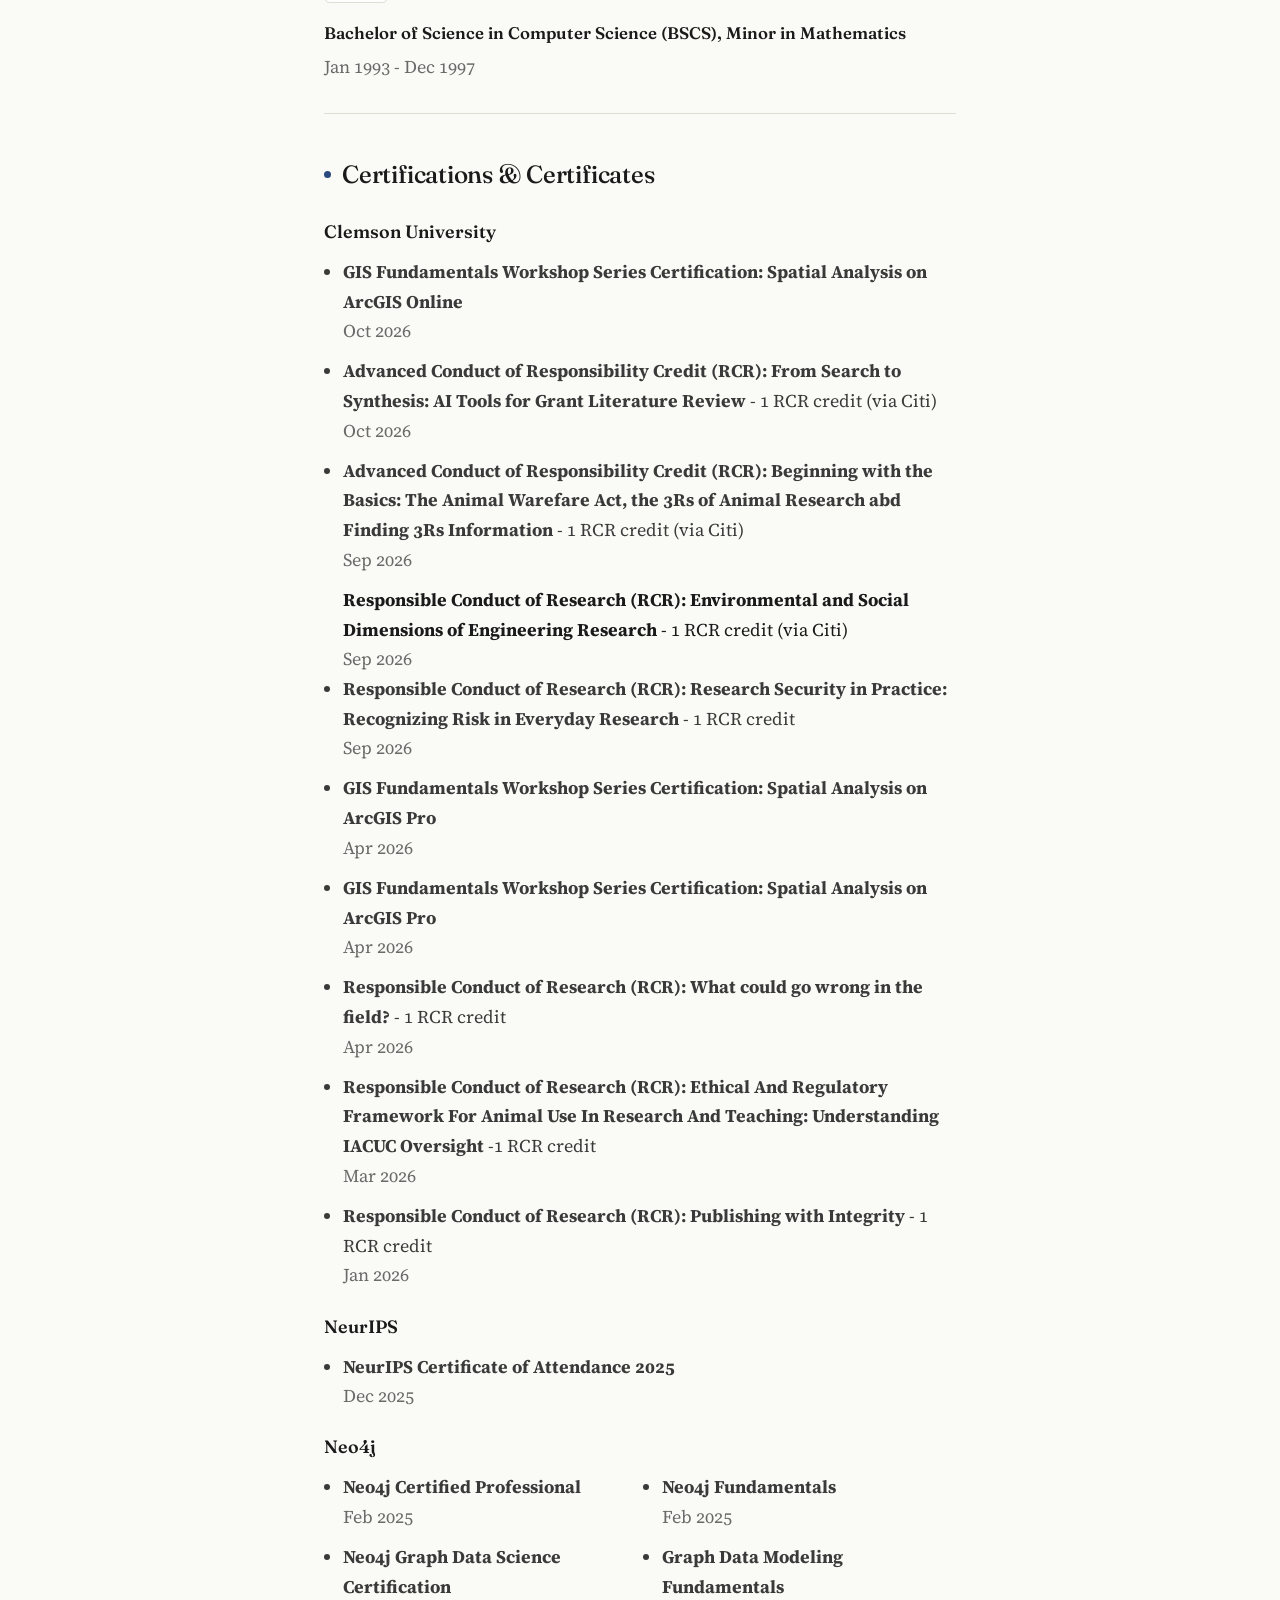
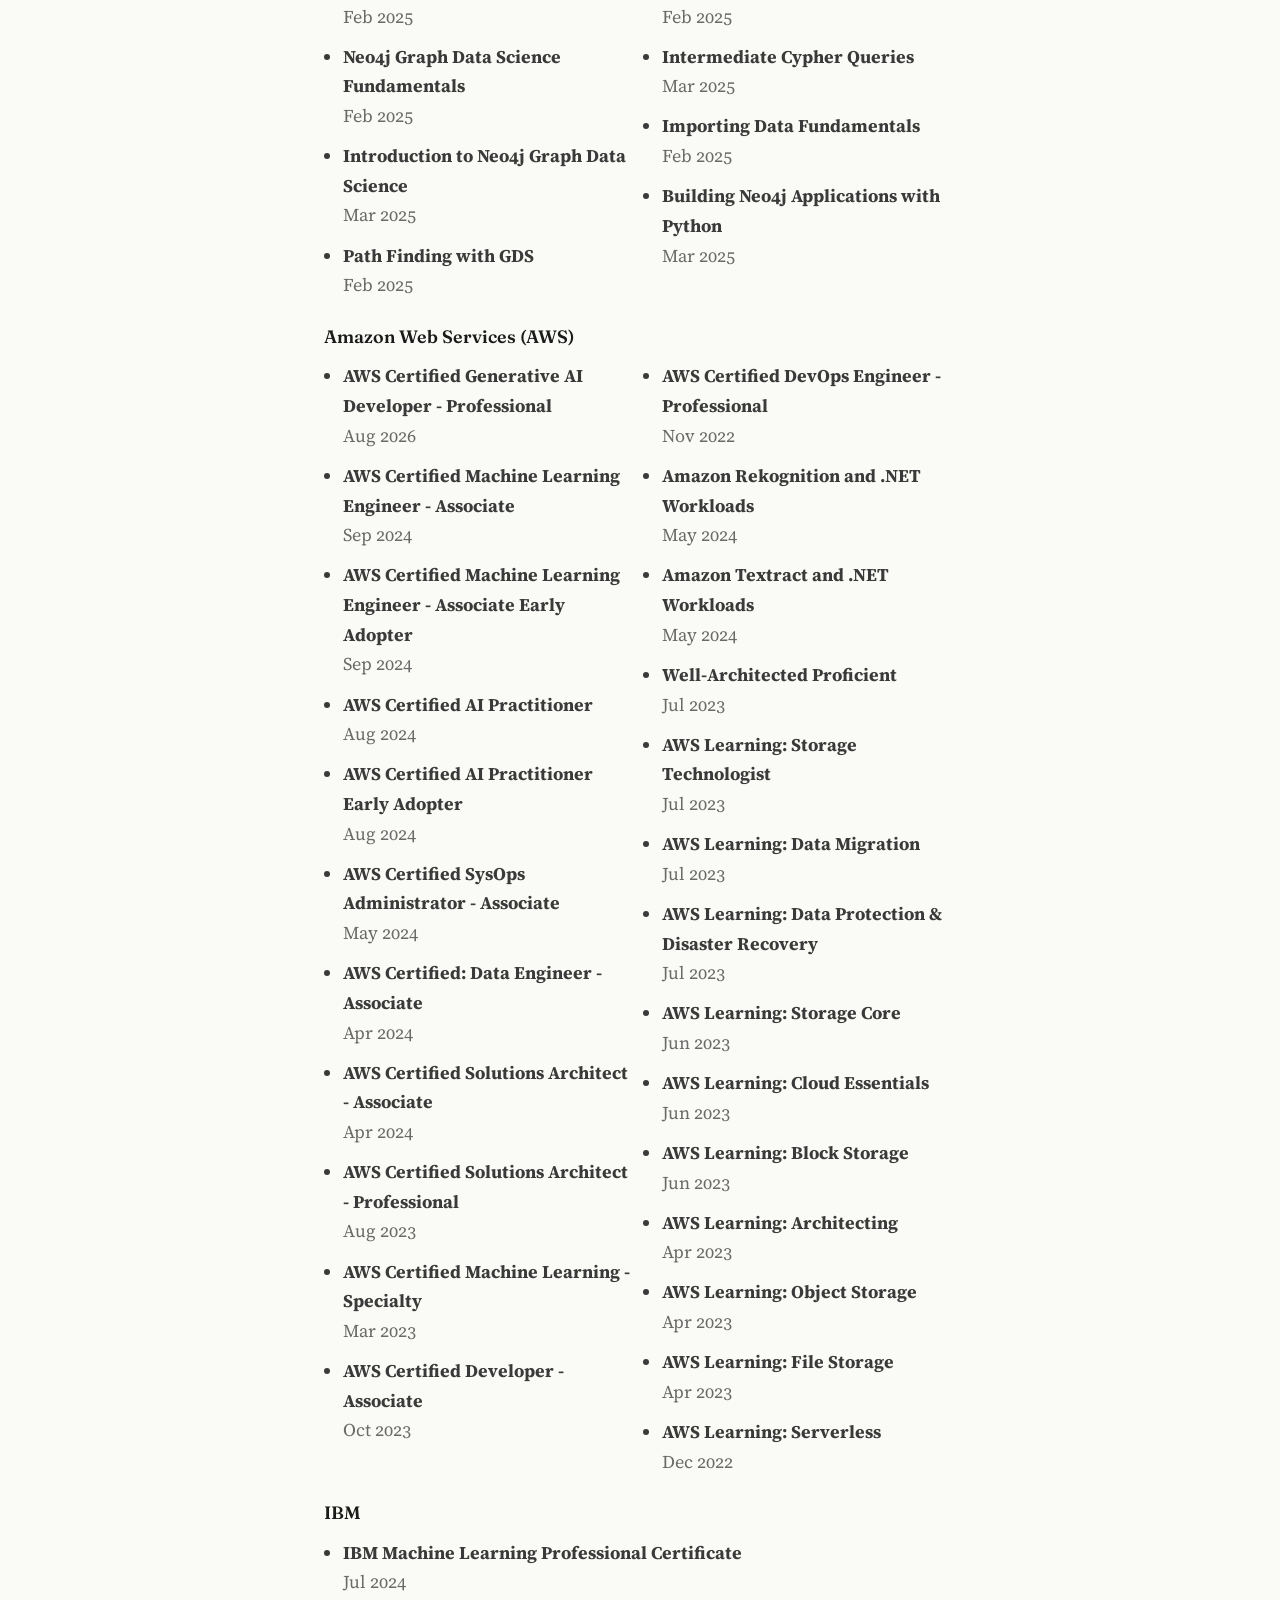
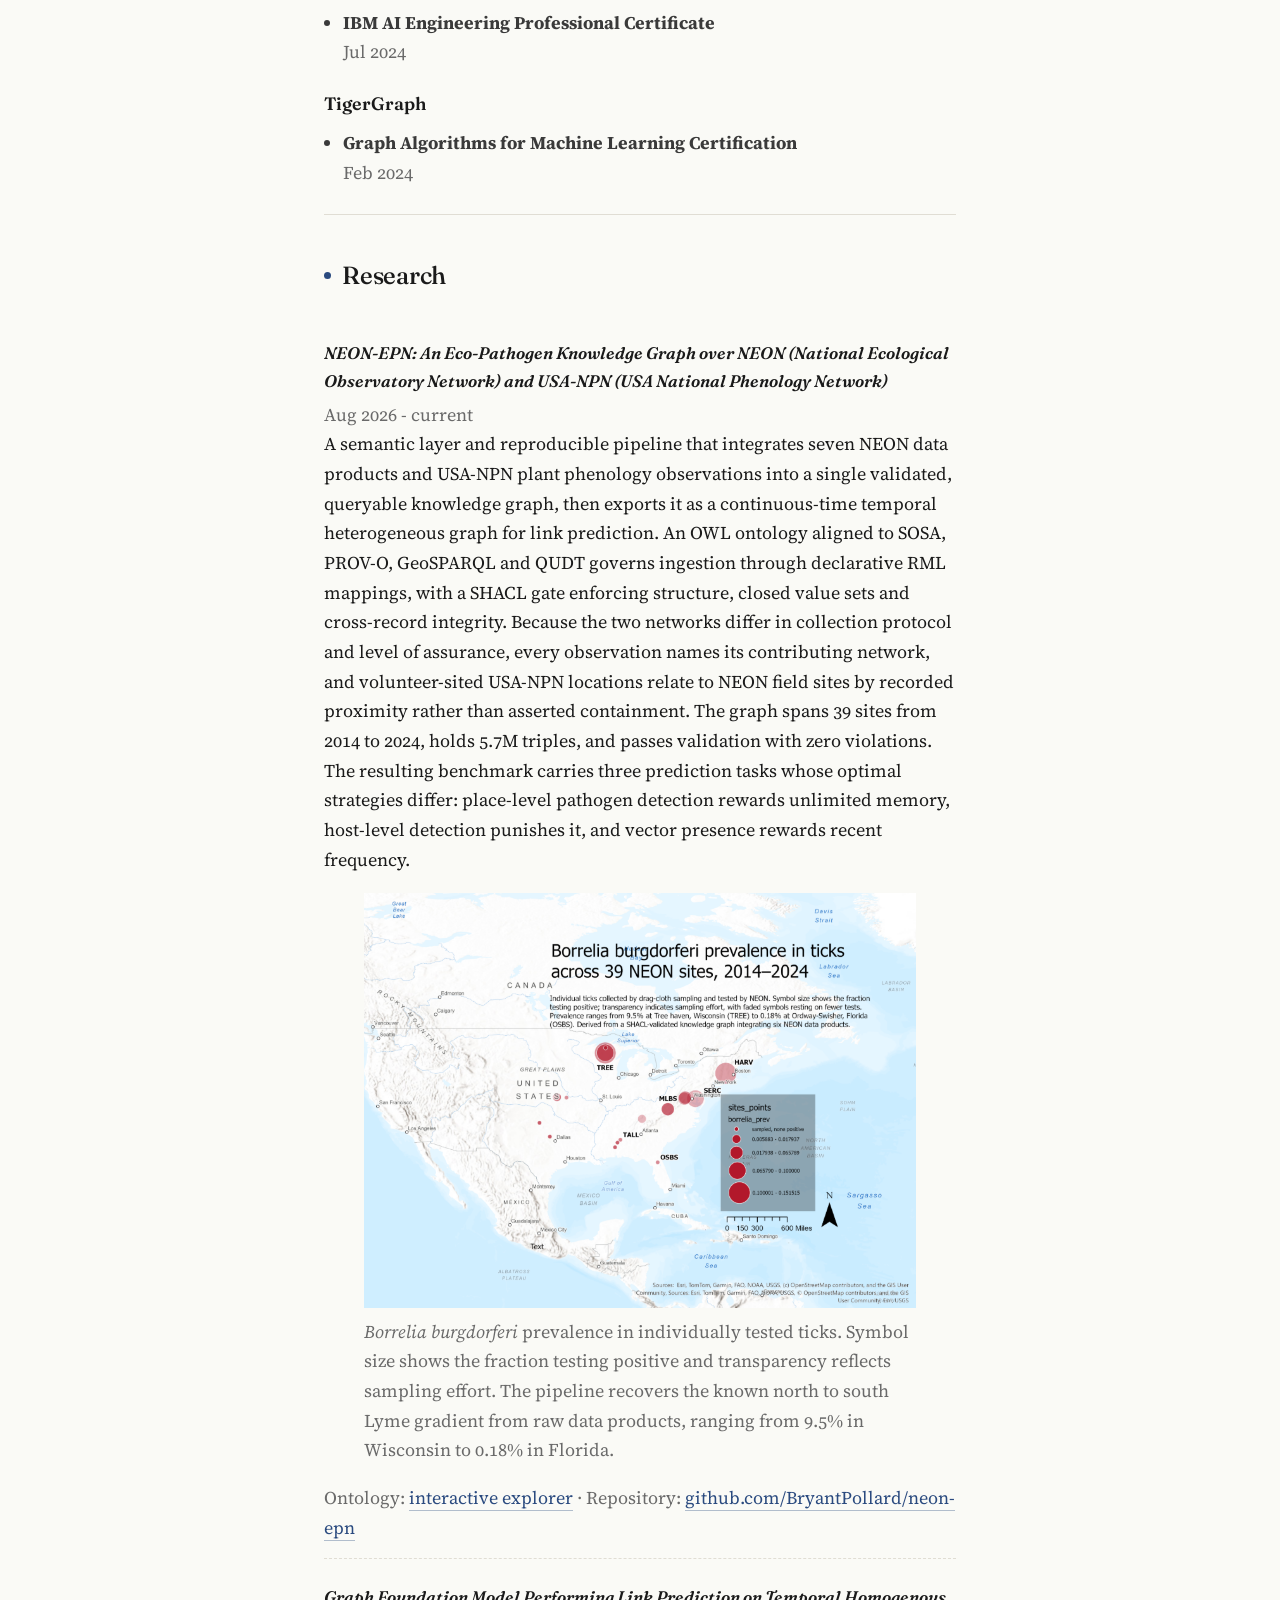
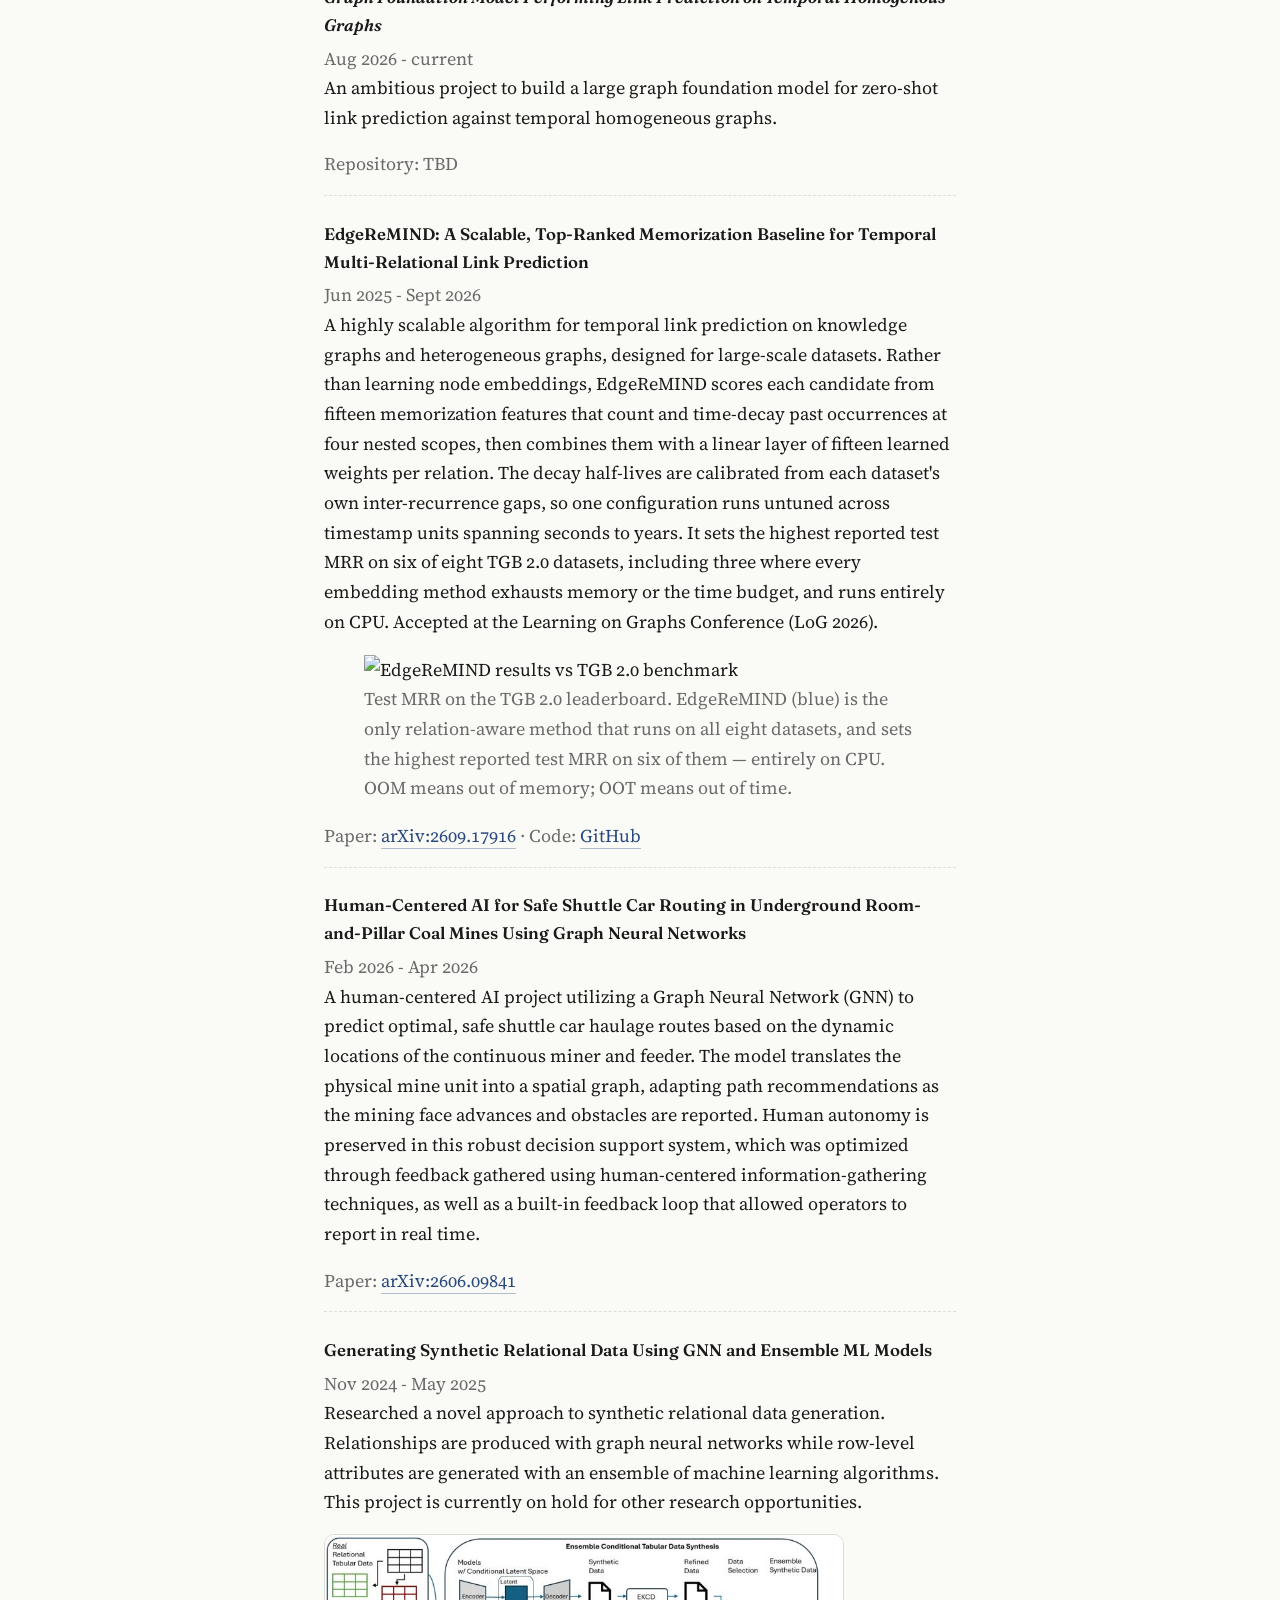
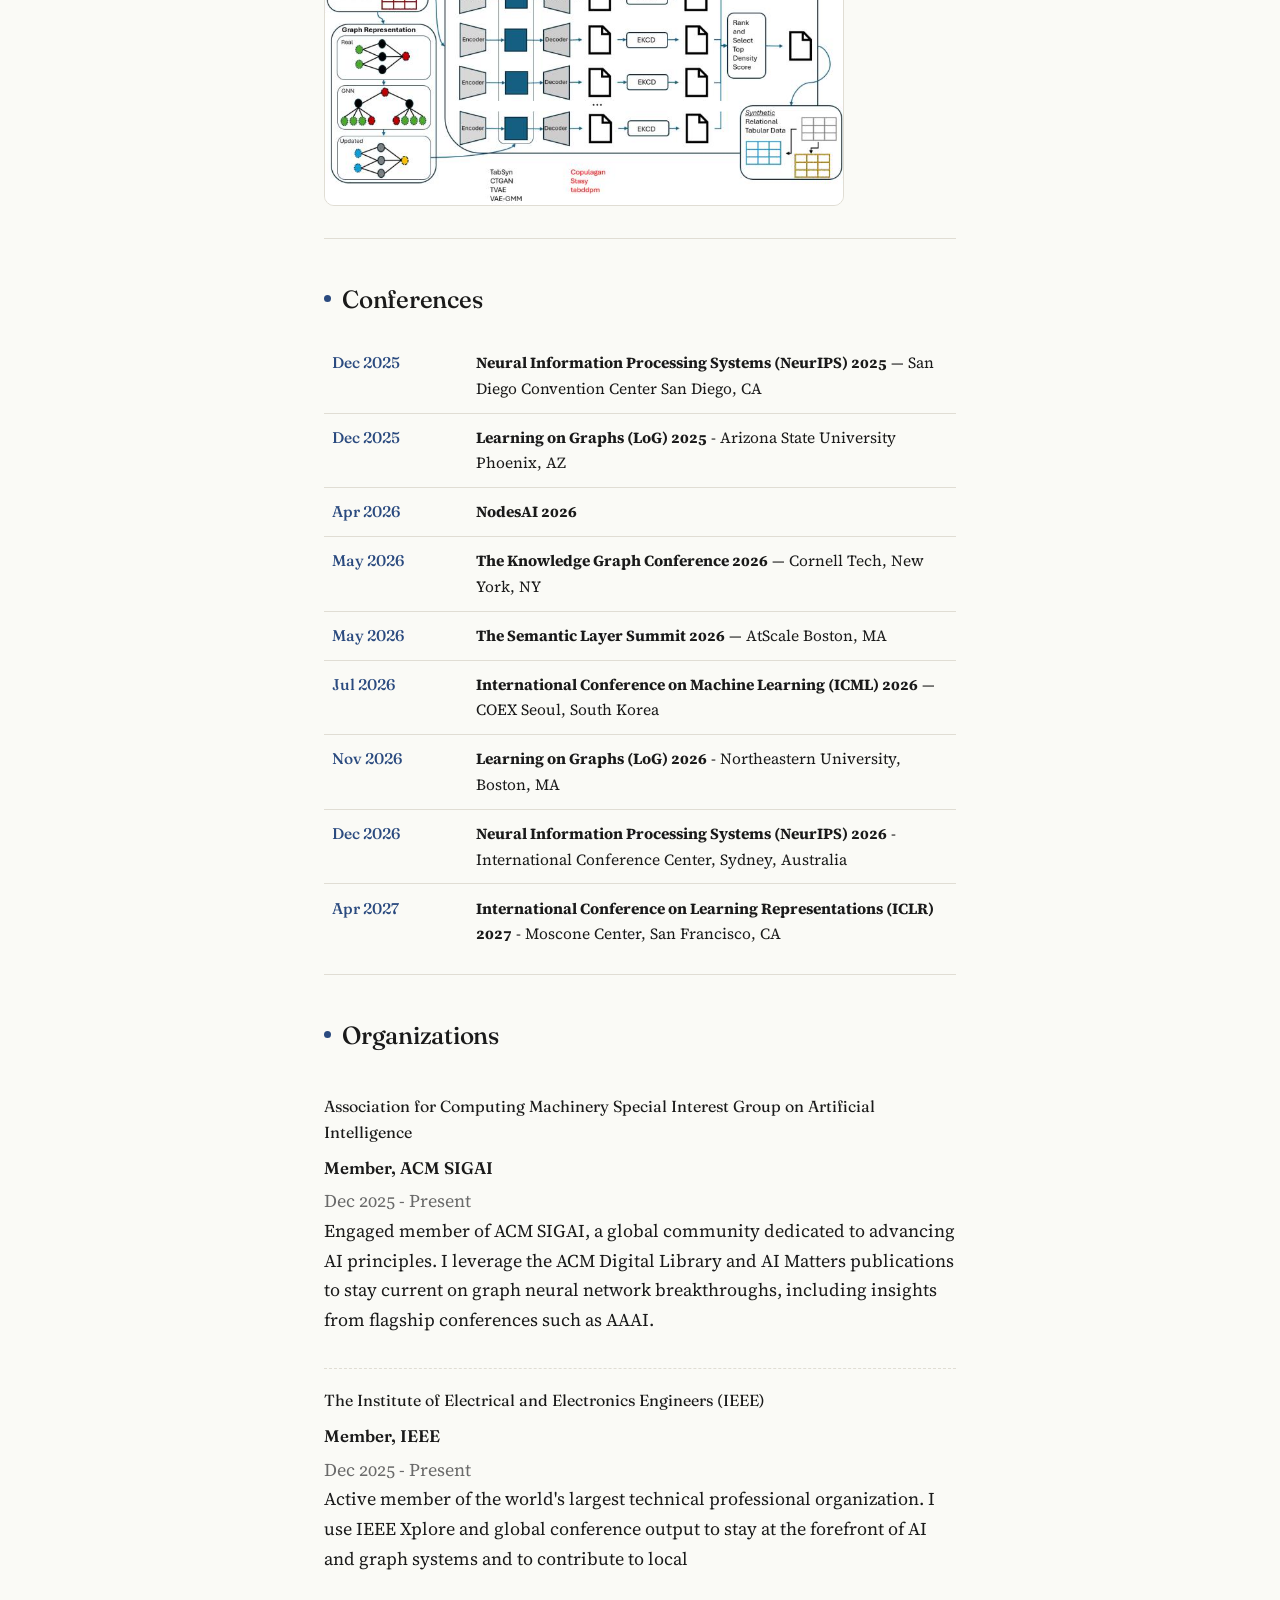
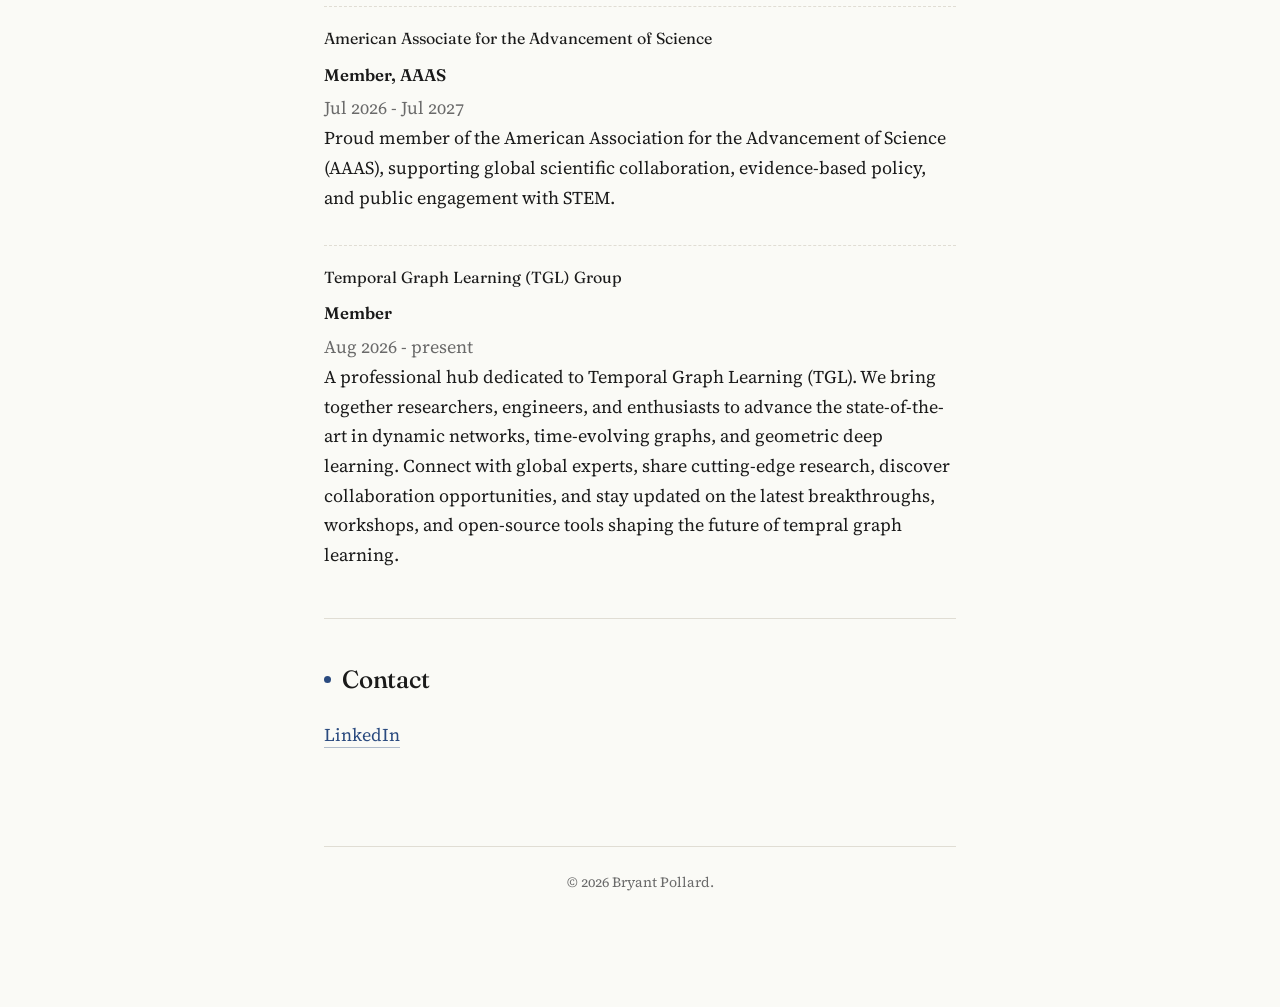
==== commit 292aea06: "Update project title for NEON-EPN research" ====
--- a/index.html
+++ b/index.html
@@ -457,7 +457,7 @@
       <section id="research">
         <h2>Research</h2>
           <article class="project-card">
-            <h3 class="timeline-title"><i>NEON-EPN: National Ecological Observatory Network Eco-Pathogen Network</i></h3>
+            <h3 class="timeline-title"><i>NEON-EPN: An Eco-Pathogen Knowledge Graph over NEON (National Ecological Observatory Network) and USA-NPN (USA National Phenology Network)</i></h3>
             <p class="timeline-meta">Aug 2026 - current</p>
             <p>
               A semantic layer and reproducible pipeline that integrates seven NEON data products and USA-NPN plant phenology observations into a single validated, queryable knowledge graph, then exports it as a continuous-time temporal heterogeneous graph for link prediction. An OWL ontology aligned to SOSA, PROV-O, GeoSPARQL and QUDT governs ingestion through declarative RML mappings, with a SHACL gate enforcing structure, closed value sets and cross-record integrity. Because the two networks differ in collection protocol and level of assurance, every observation names its contributing network, and volunteer-sited USA-NPN locations relate to NEON field sites by recorded proximity rather than asserted containment. The graph spans 39 sites from 2014 to 2024, holds 5.7M triples, and passes validation with zero violations. The resulting benchmark carries three prediction tasks whose optimal strategies differ: place-level pathogen detection rewards unlimited memory, host-level detection punishes it, and vector presence rewards recent frequency.
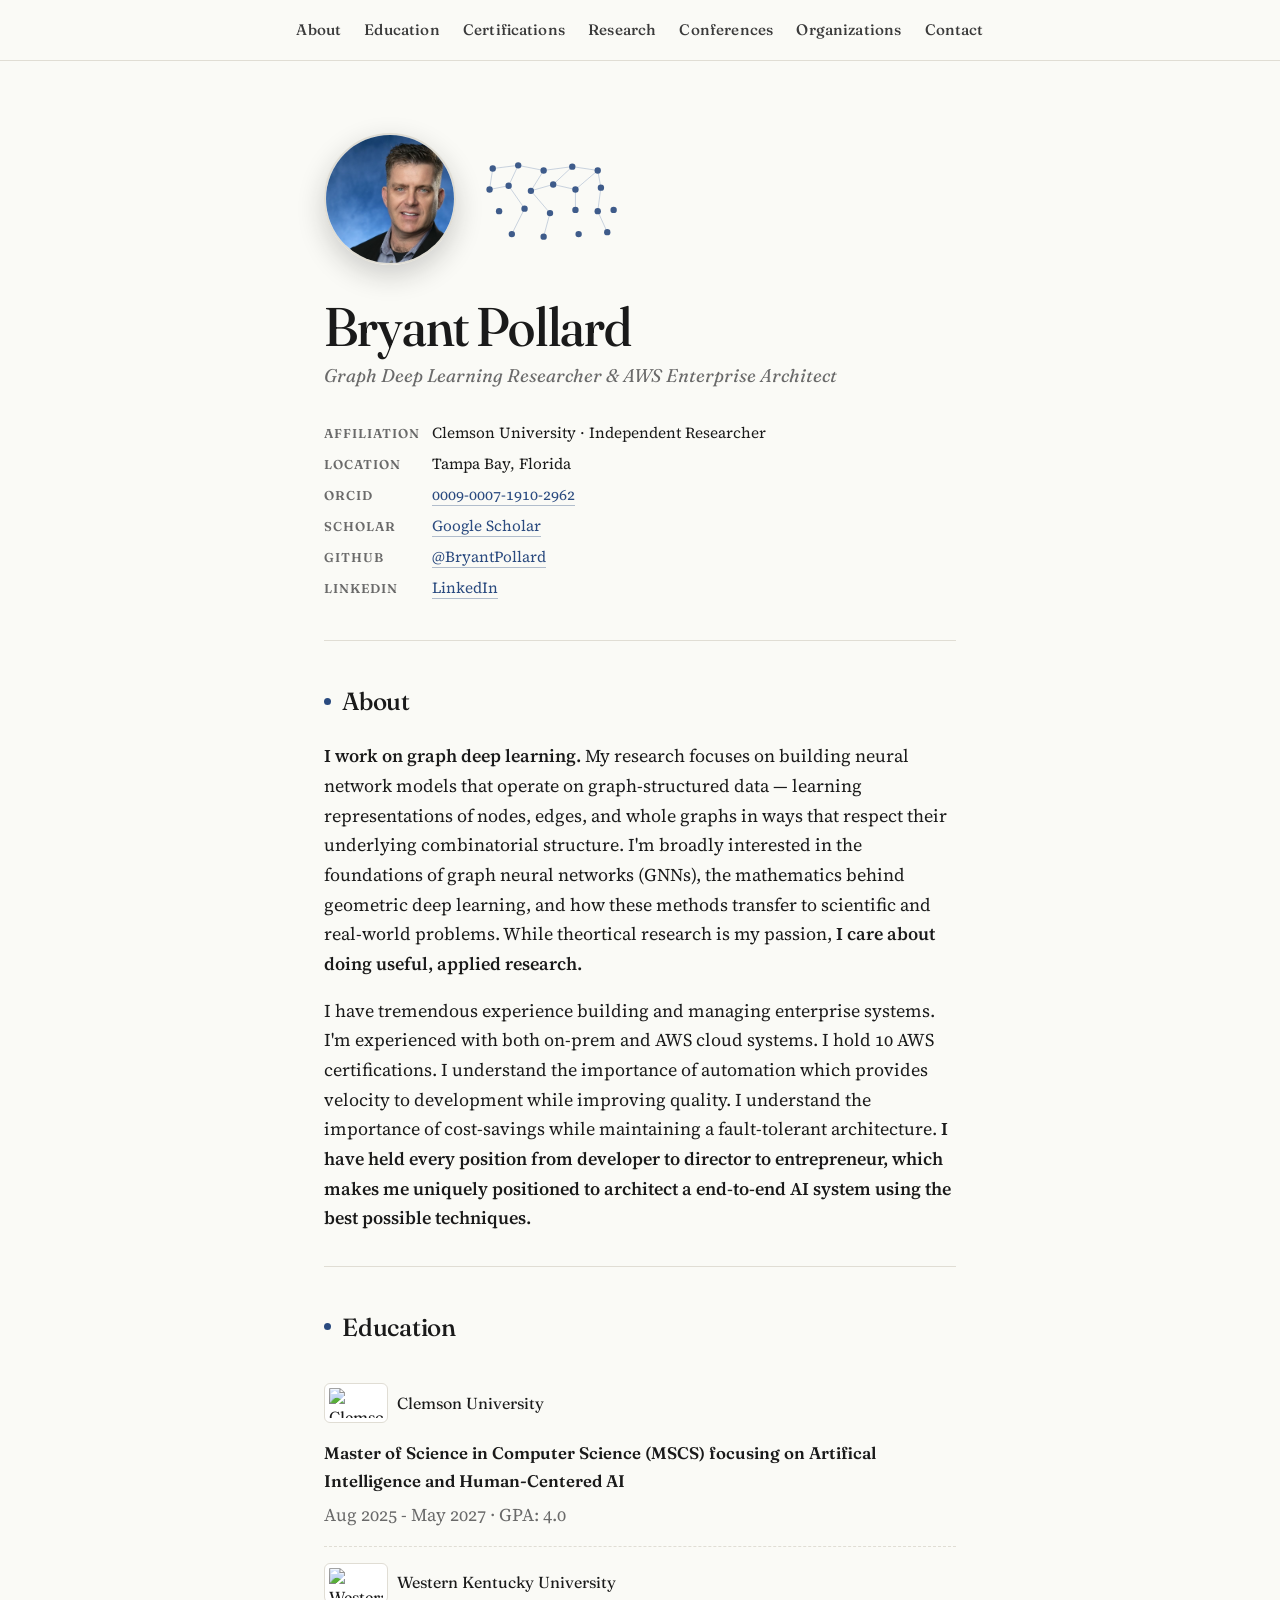
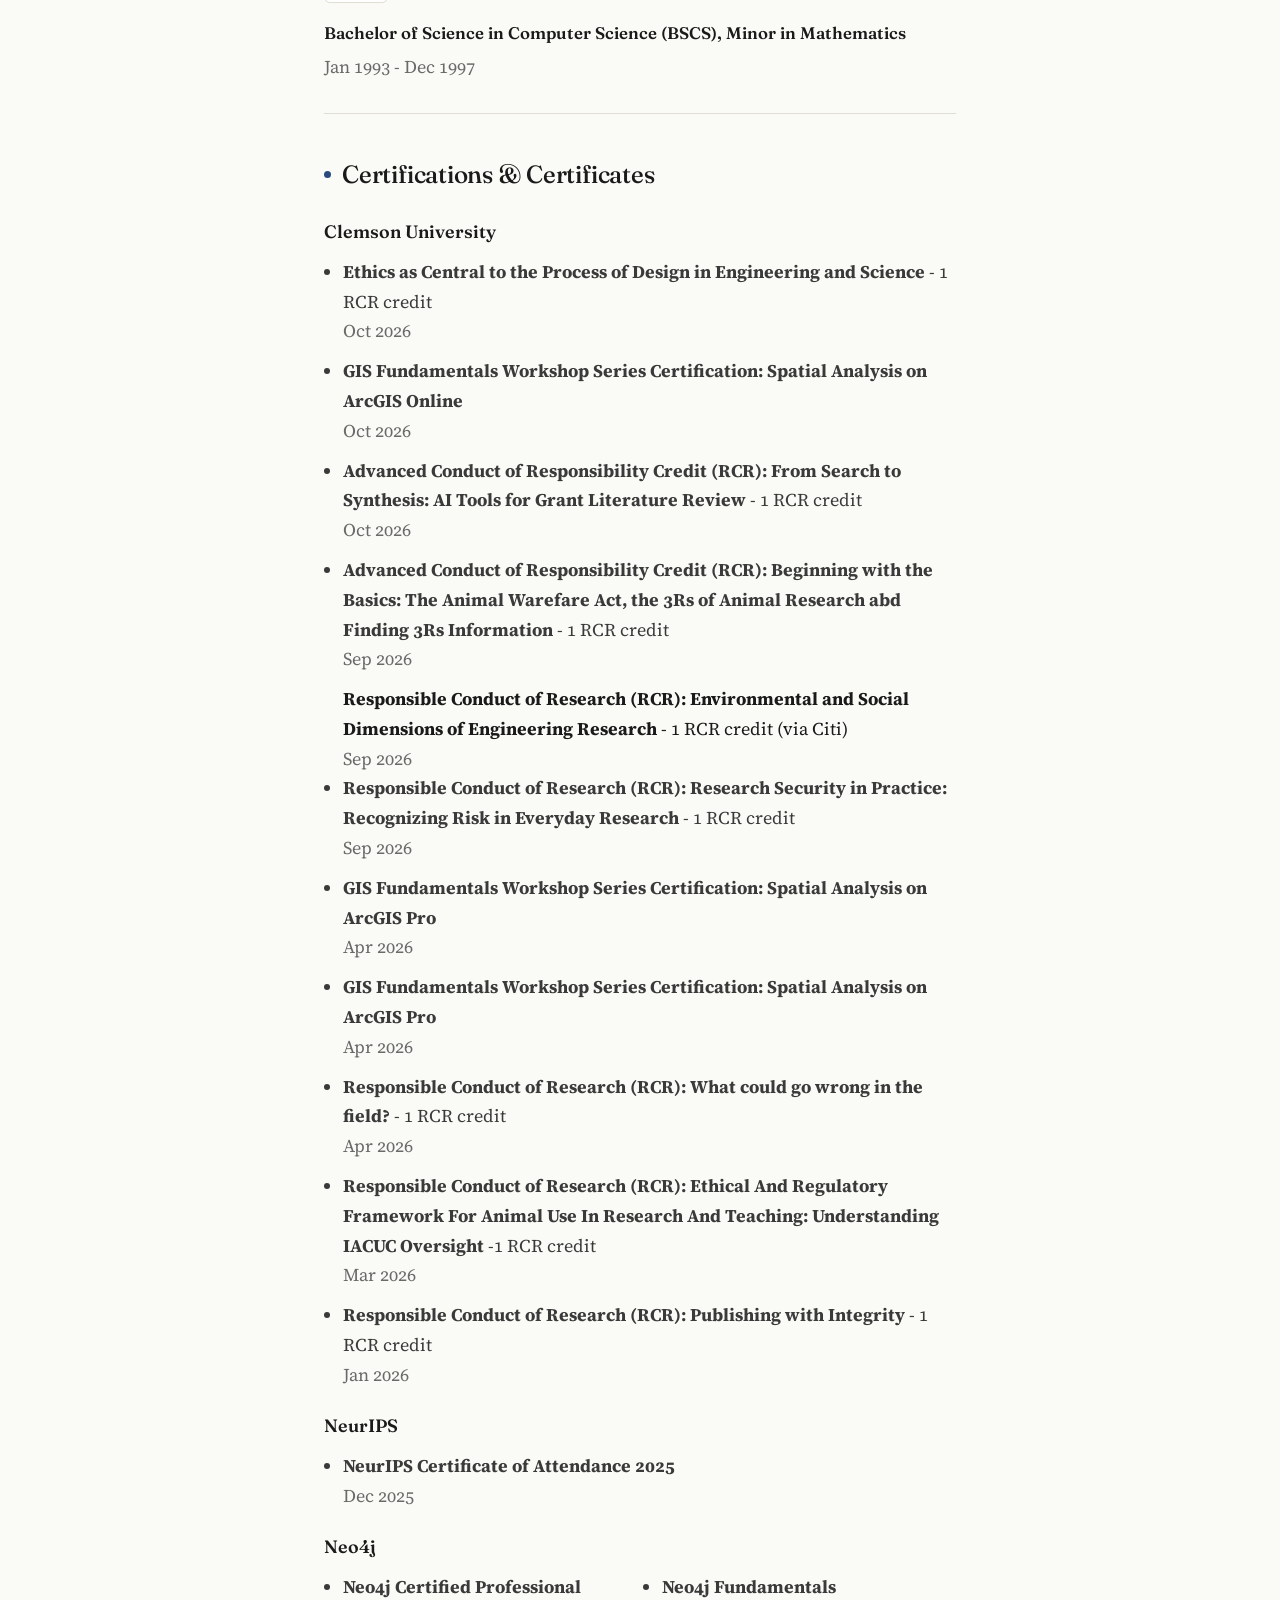
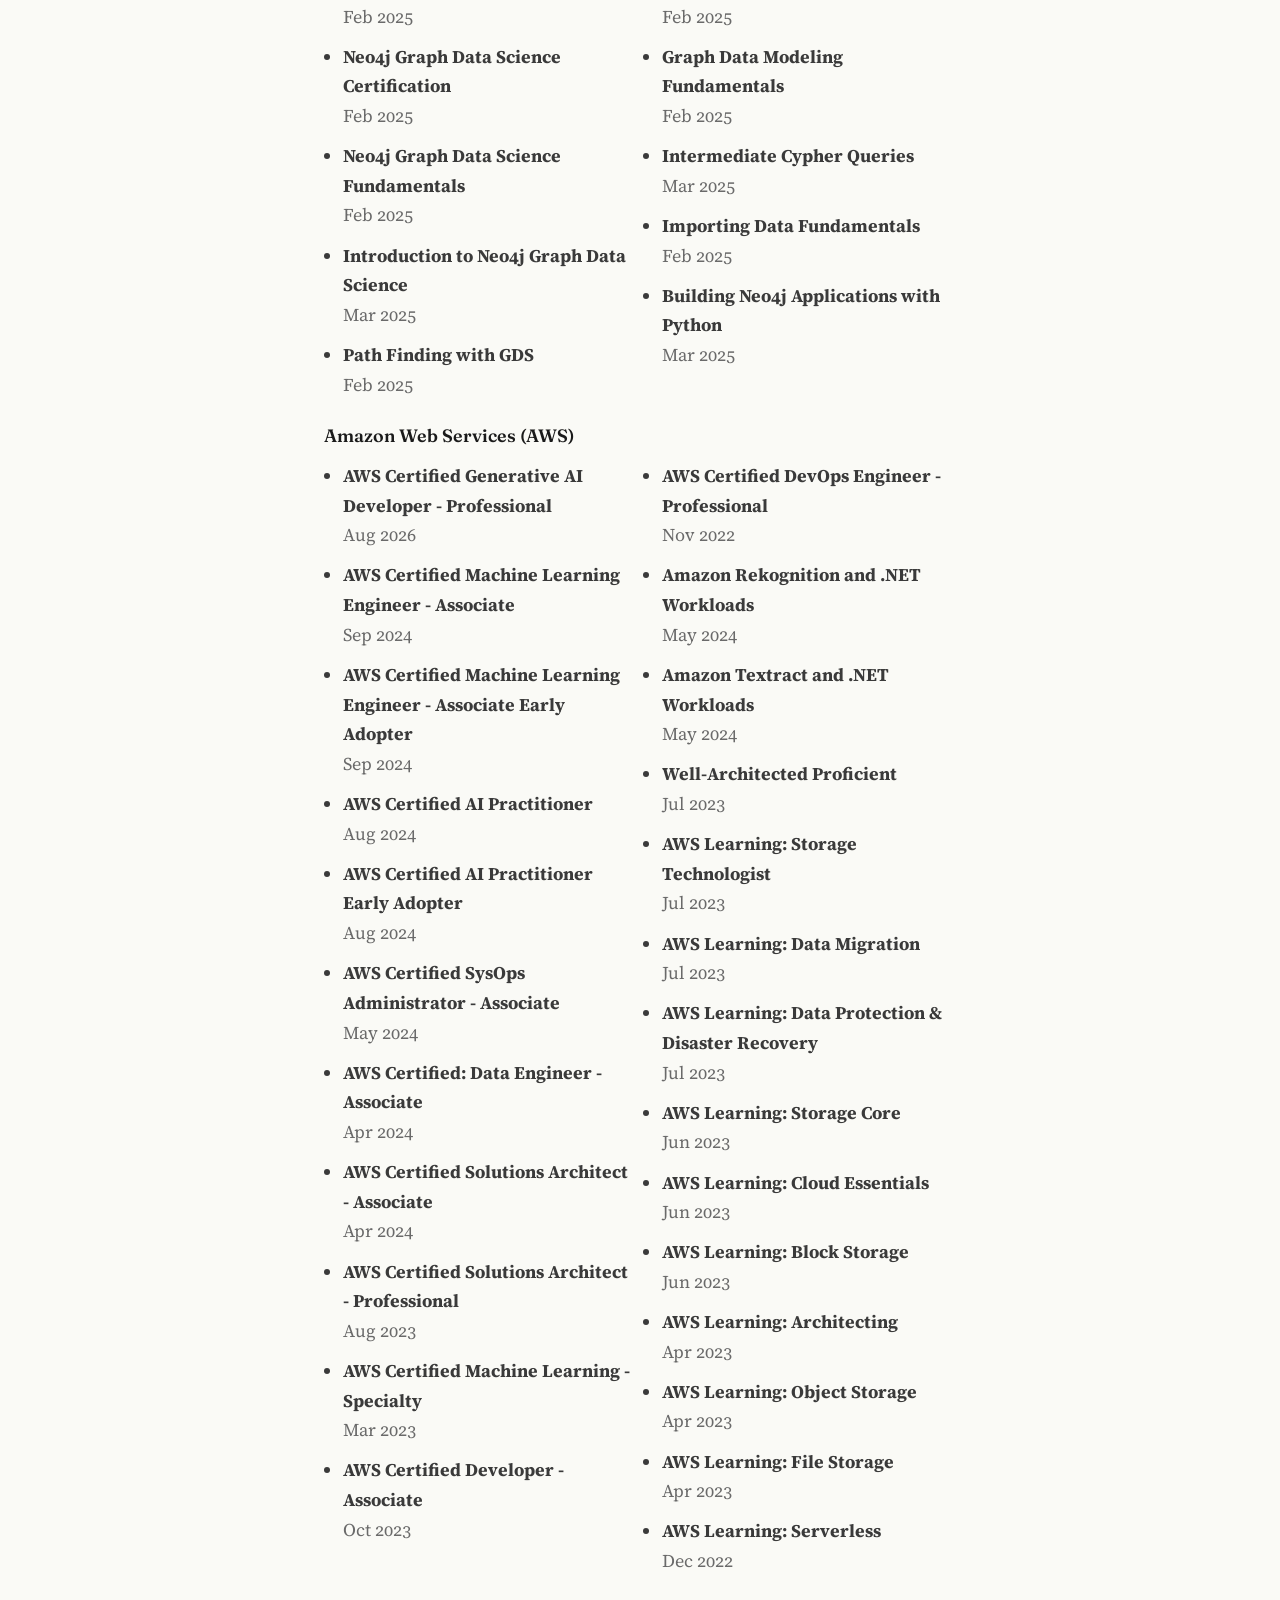
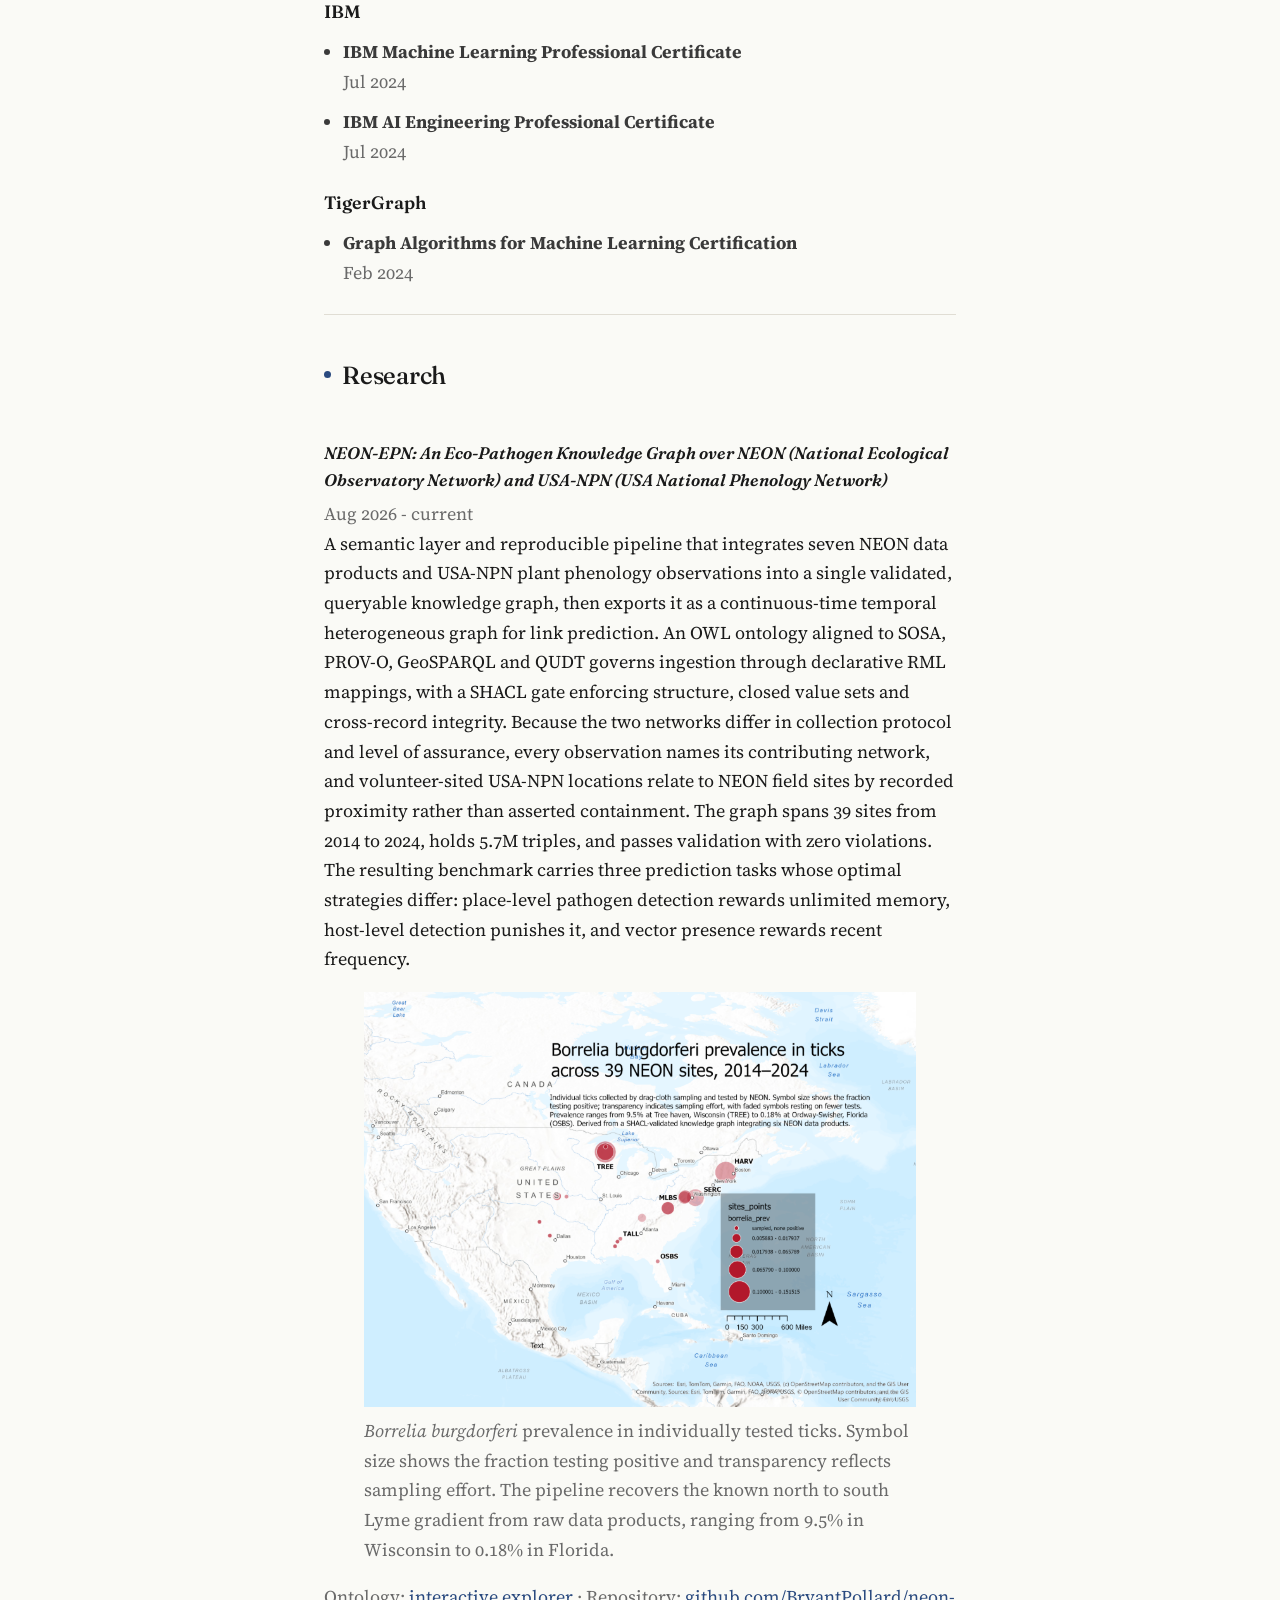
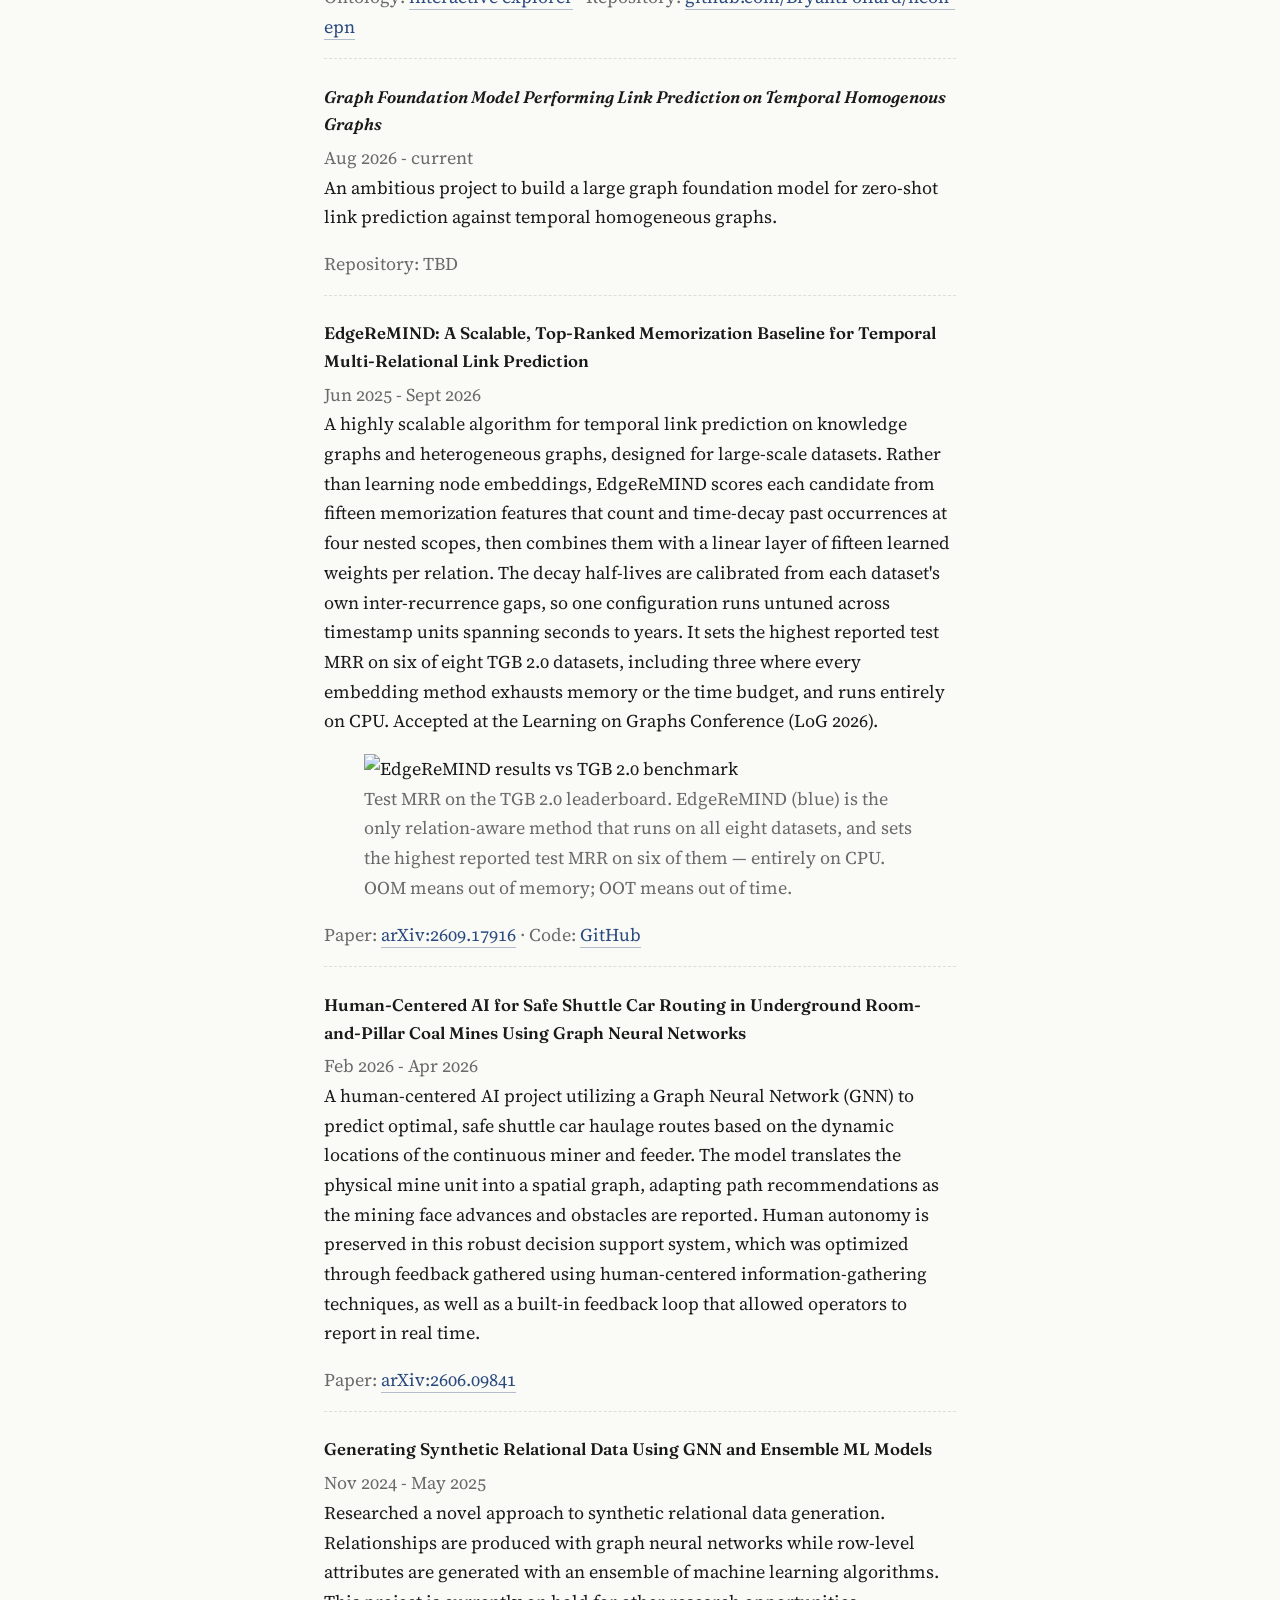
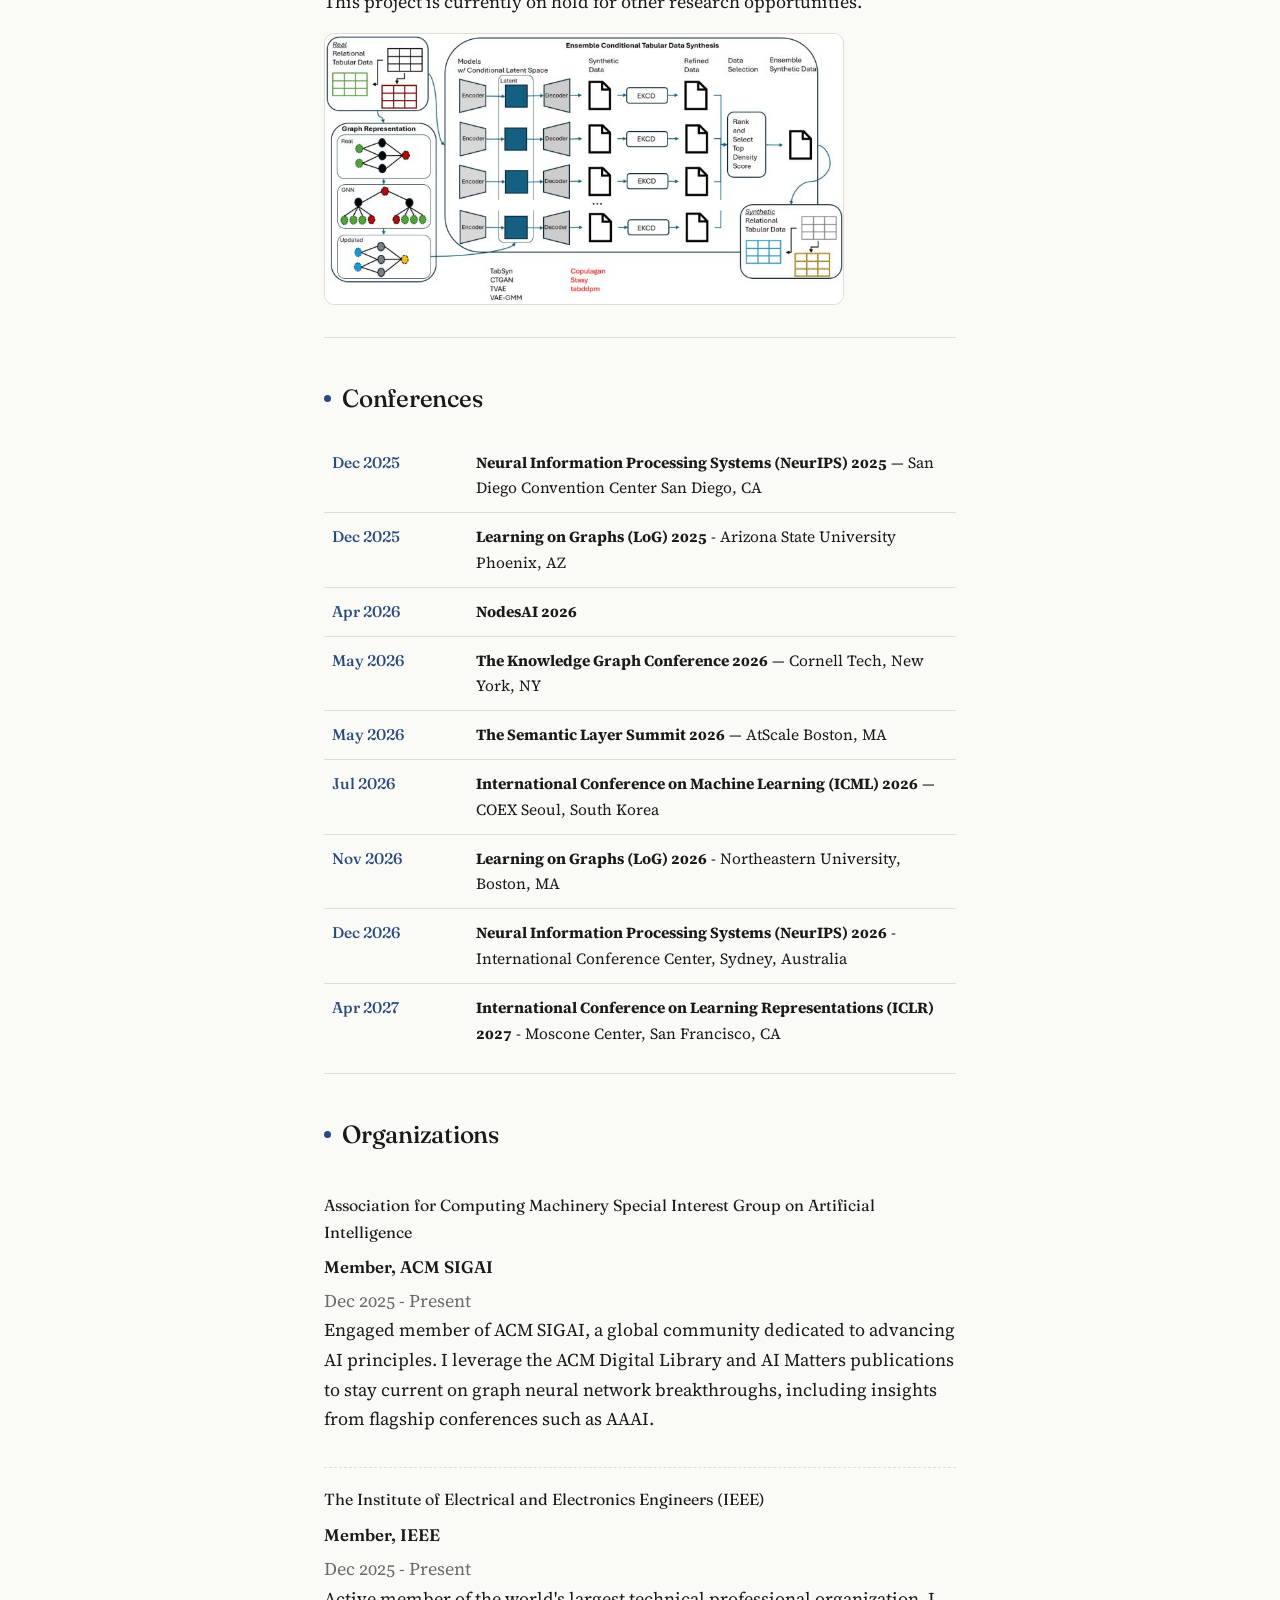
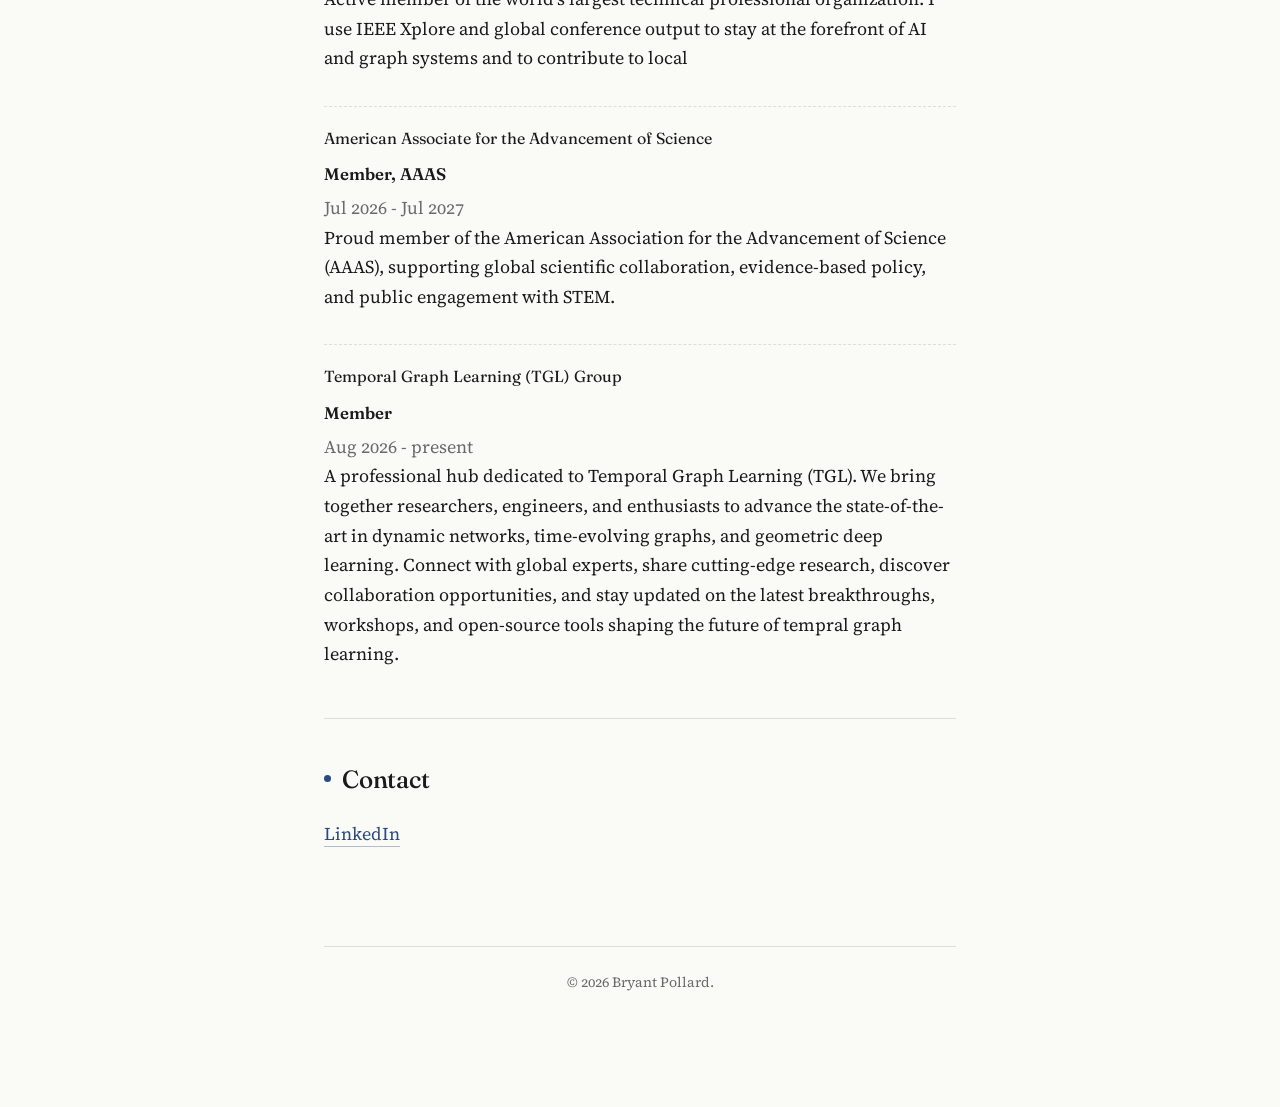
==== commit 4db526e0: "Fix formatting and update certification details" ====
--- a/index.html
+++ b/index.html
@@ -219,23 +219,29 @@
         <h3 class="cert-group-heading">Clemson University</h3>
         <ul class="cert-list">
           <li>
+            <strong
+              >Ethics as Central to the Process of Design in Engineering and Science
+            </strong
+            > - 1 RCR credit
+            <p class="timeline-meta">Oct 2026</p>
+          </li>
+          <li>
             <strong>GIS Fundamentals Workshop Series Certification: Spatial Analysis on ArcGIS Online</strong
             >
             <p class="timeline-meta">Oct 2026</p>
           </li>
-
-          <li>
-            <strong
-              > Advanced Conduct of Responsibility Credit (RCR): From Search to Synthesis: AI Tools for Grant Literature Review
+          <li>
+            <strong
+              >Advanced Conduct of Responsibility Credit (RCR): From Search to Synthesis: AI Tools for Grant Literature Review
             </strong
-            > - 1 RCR credit (via Citi)
+            > - 1 RCR credit
             <p class="timeline-meta">Oct 2026</p>
           </li>
           <li>
             <strong
-              > Advanced Conduct of Responsibility Credit (RCR): Beginning with the Basics: The Animal Warefare Act, the 3Rs of Animal Research abd Finding 3Rs Information
+              >Advanced Conduct of Responsibility Credit (RCR): Beginning with the Basics: The Animal Warefare Act, the 3Rs of Animal Research abd Finding 3Rs Information
             </strong
-            > - 1 RCR credit (via Citi)
+            > - 1 RCR credit
             <p class="timeline-meta">Sep 2026</p>
           </li>
             <strong
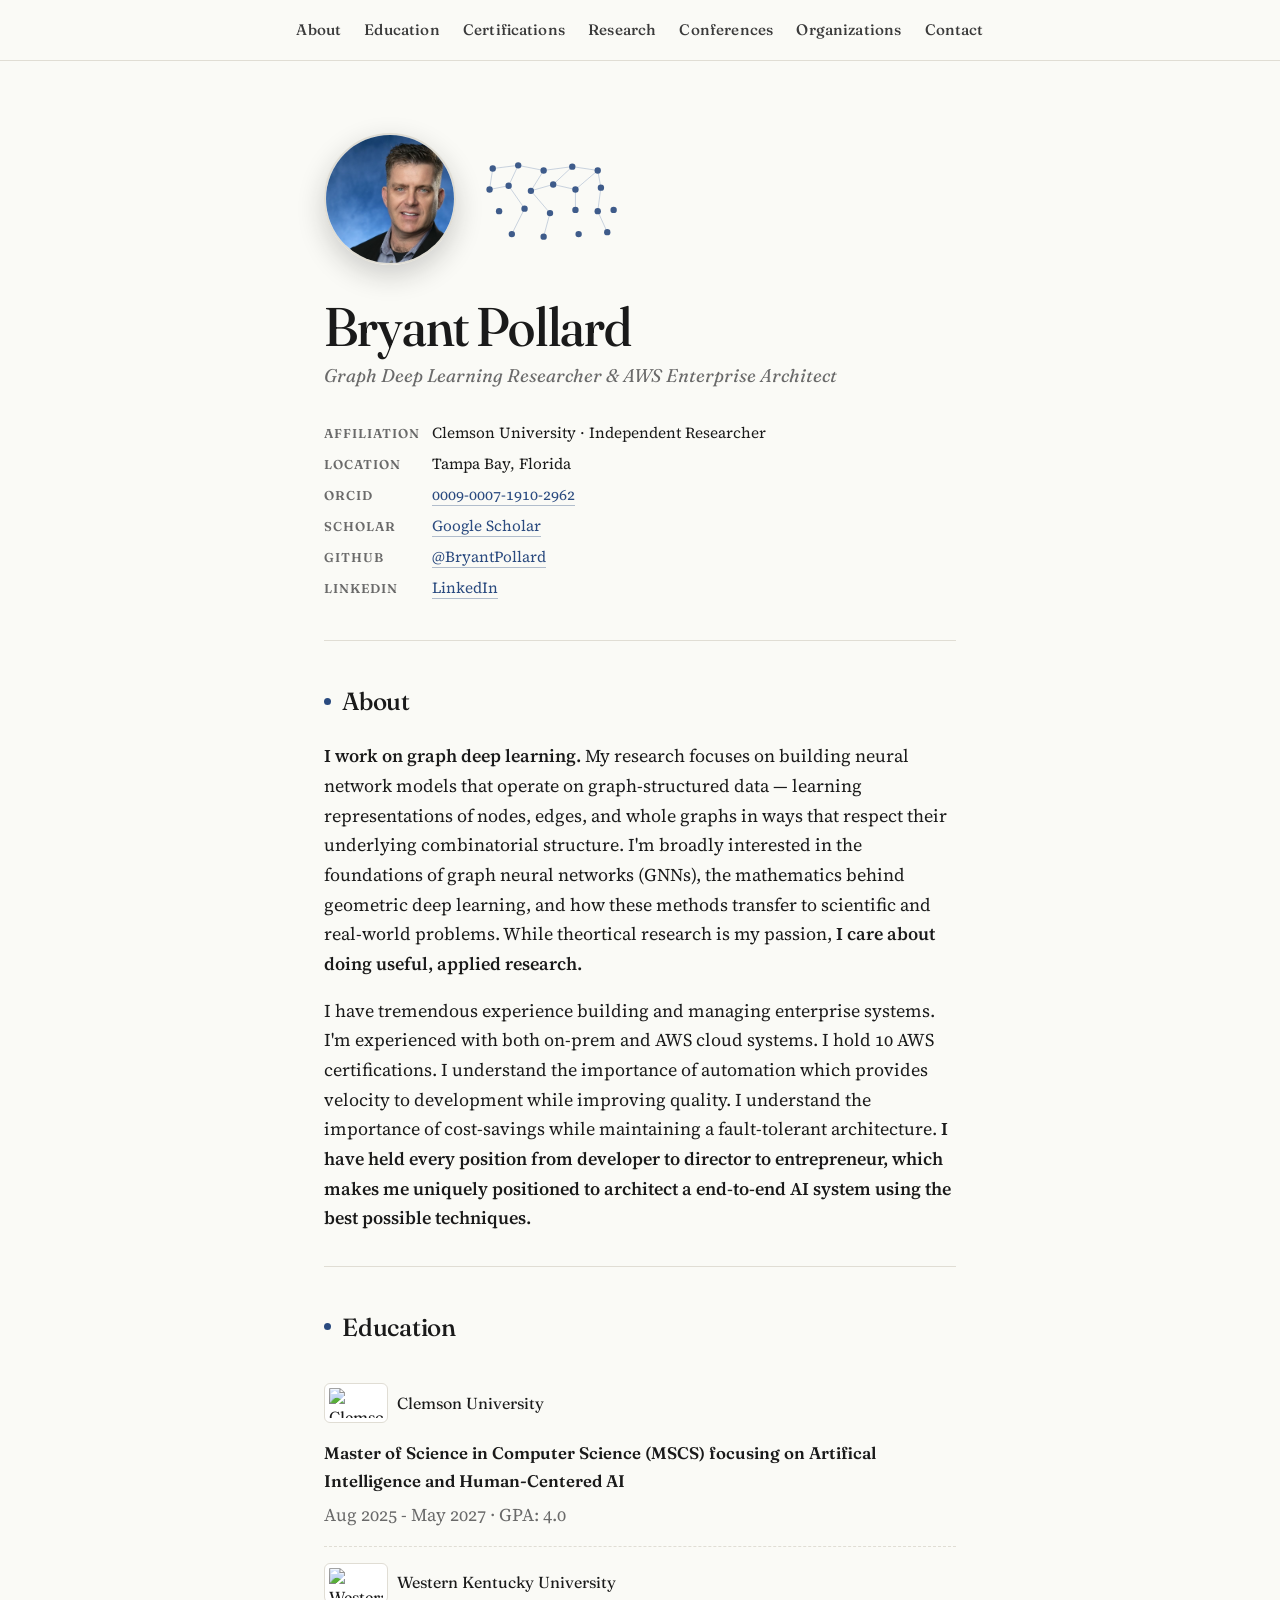
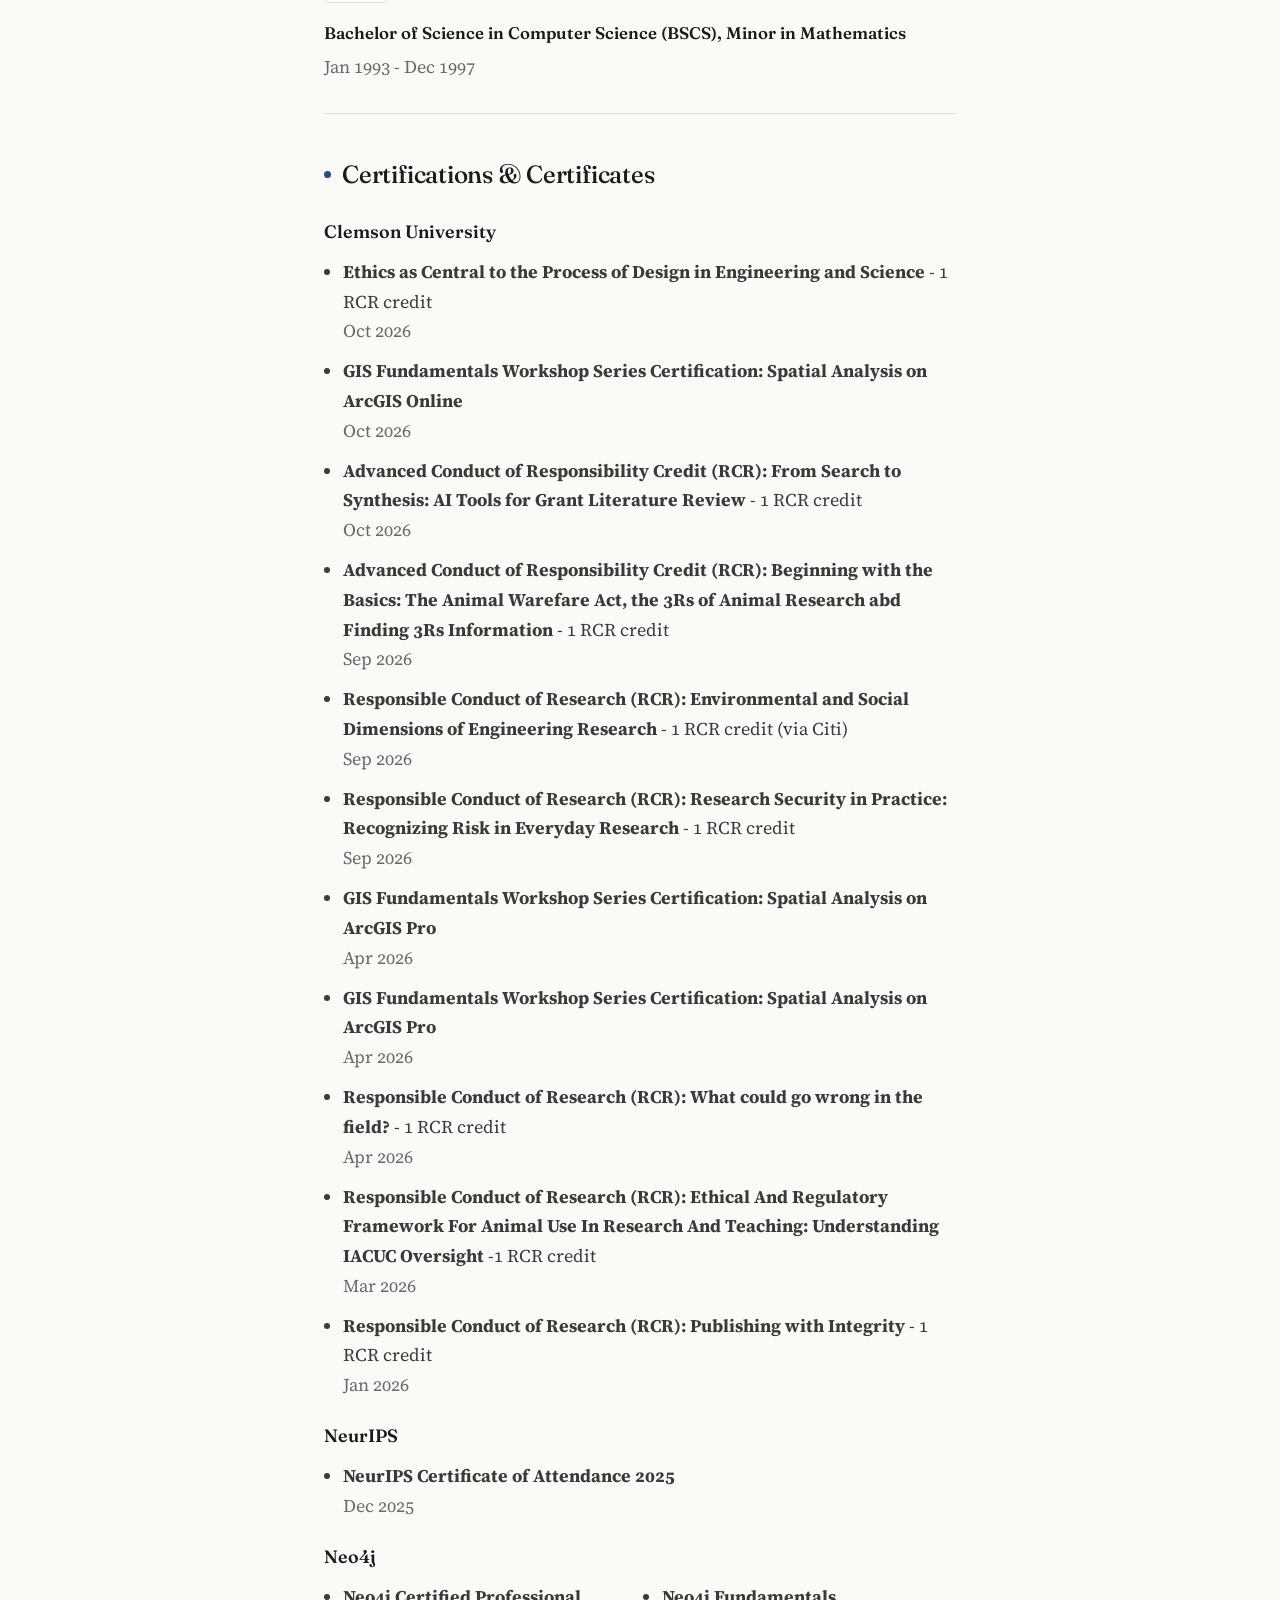
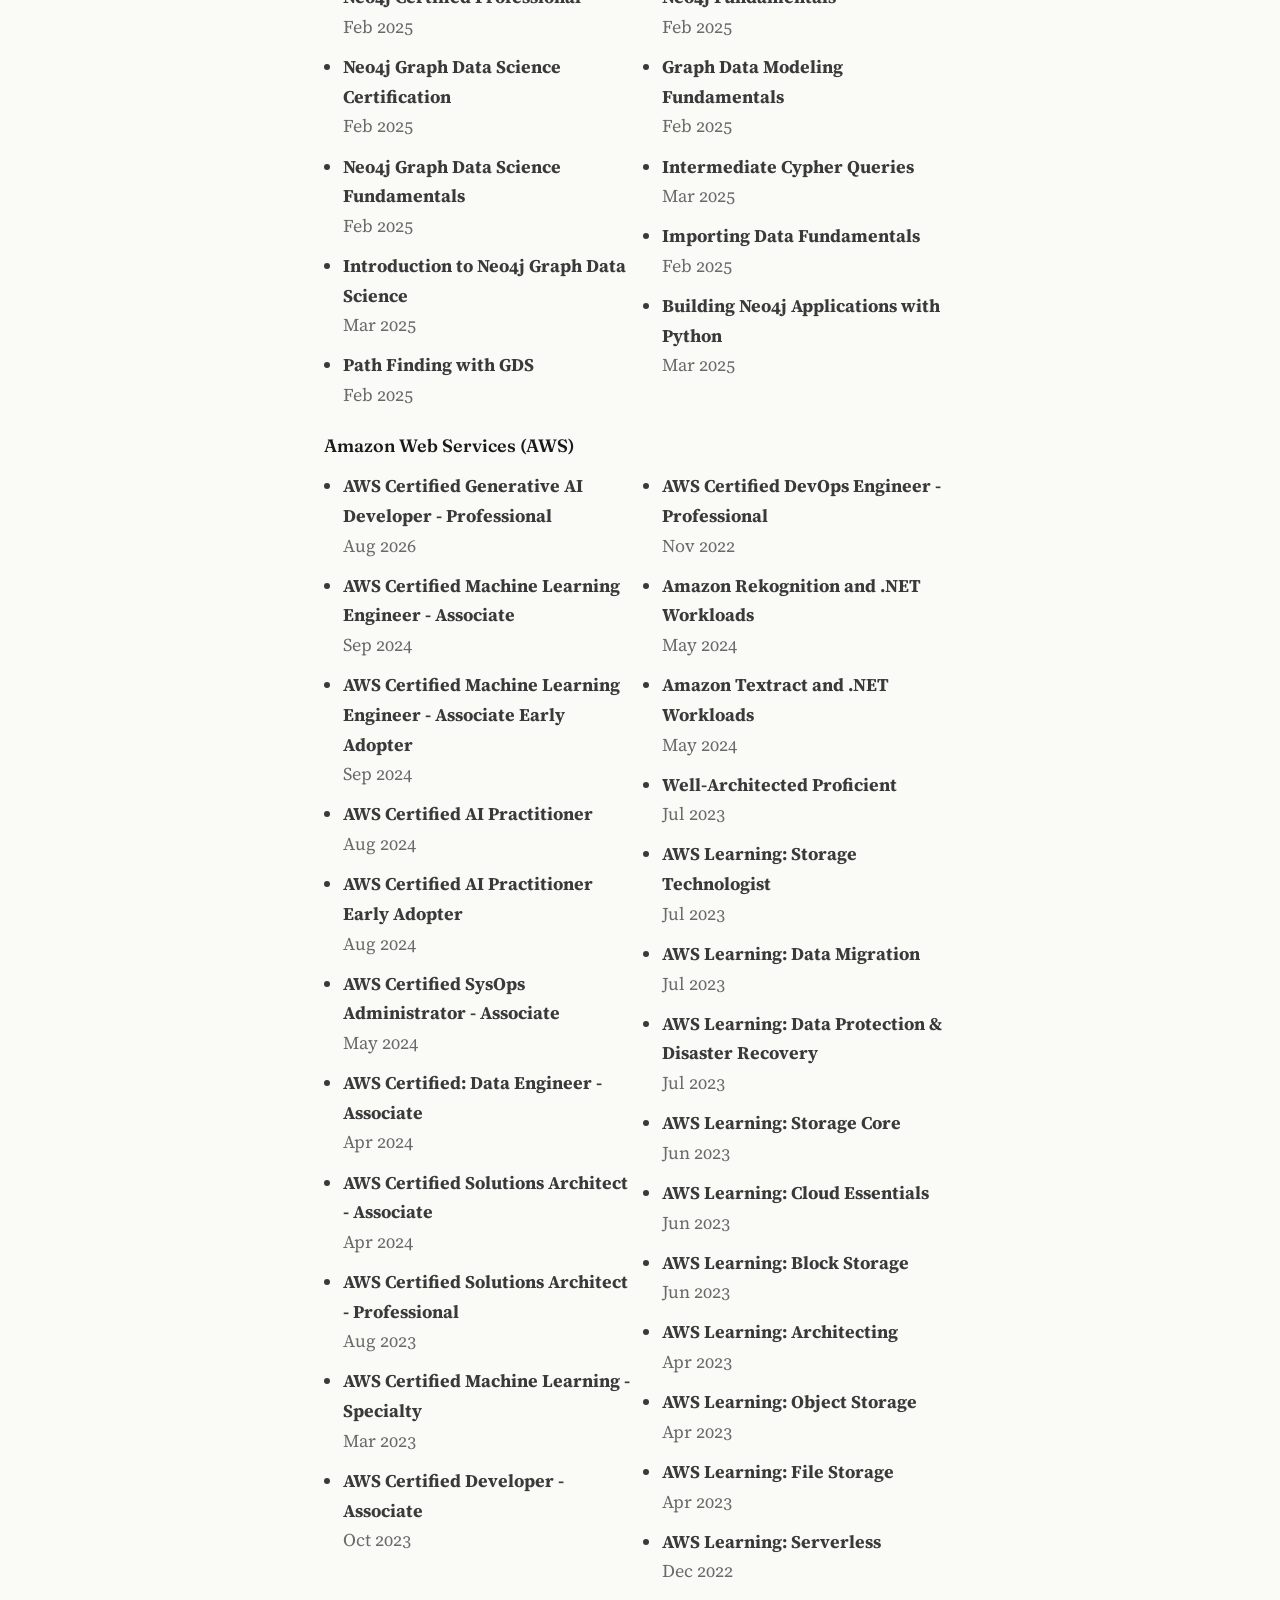
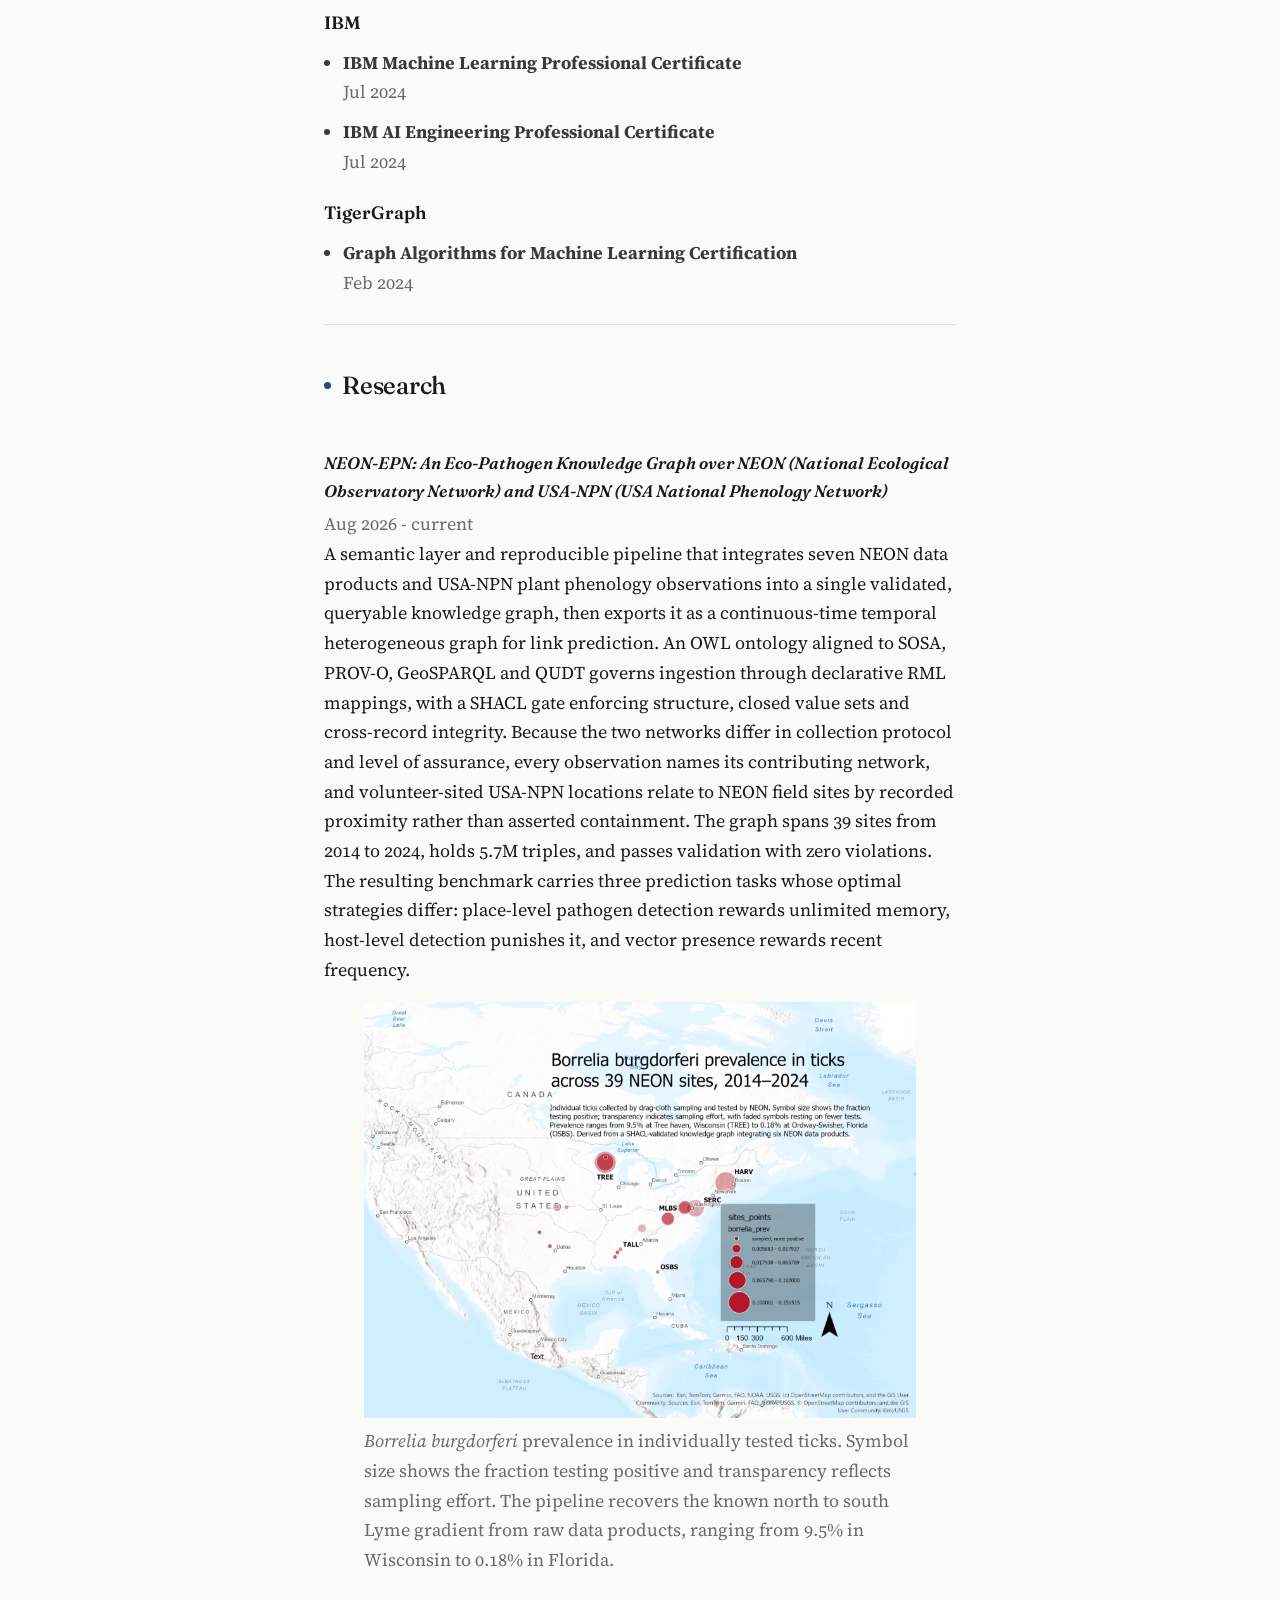
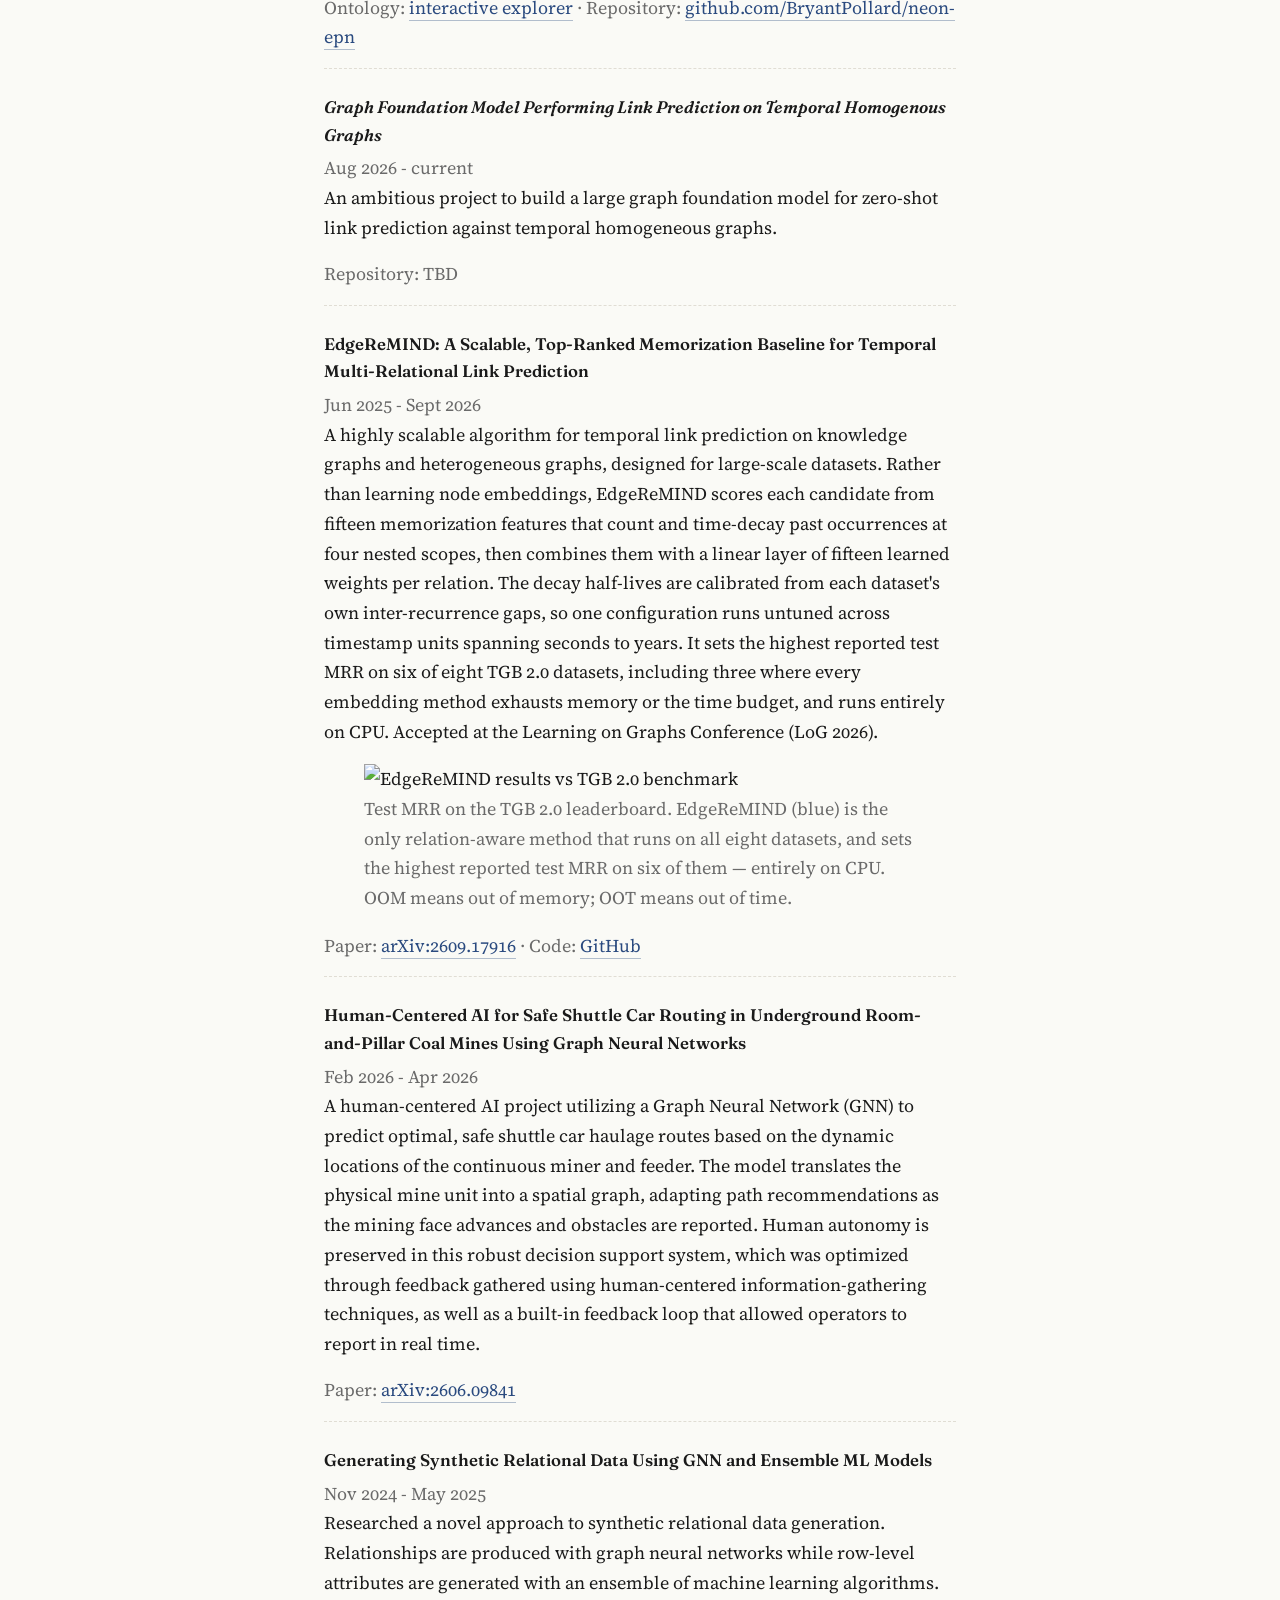
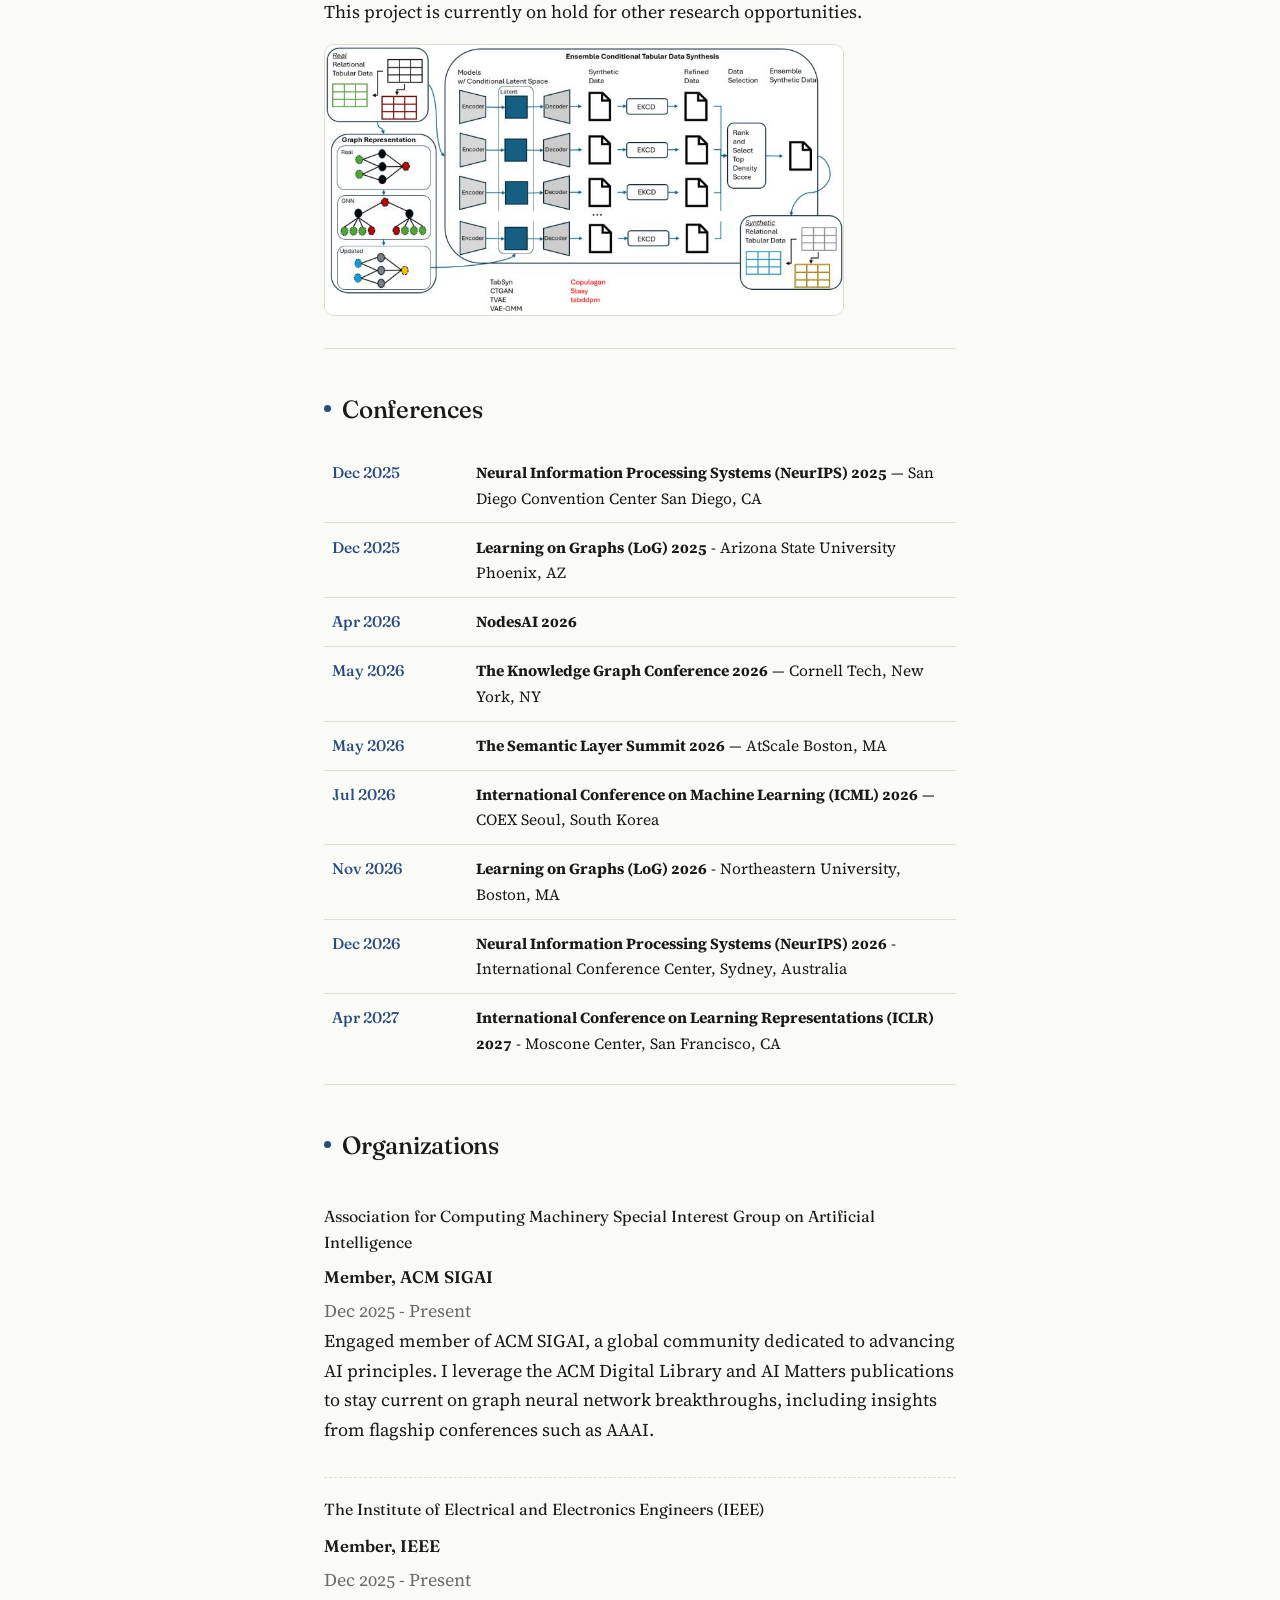
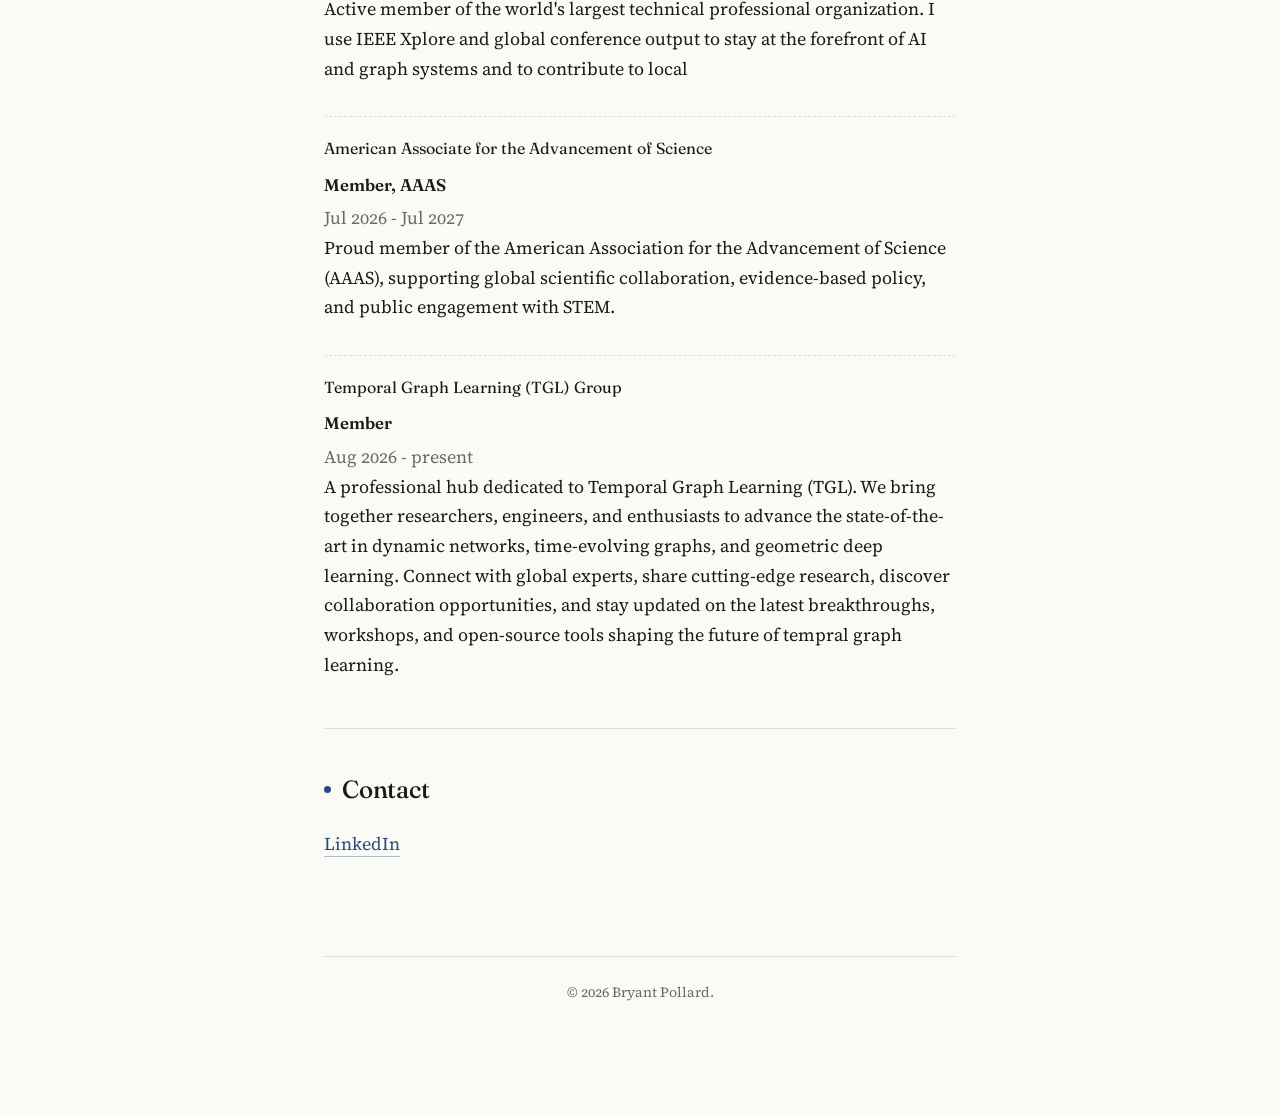
==== commit 52e47b55: "Fix list item structure in index.html" ====
--- a/index.html
+++ b/index.html
@@ -244,6 +244,7 @@
             > - 1 RCR credit
             <p class="timeline-meta">Sep 2026</p>
           </li>
+          <li>
             <strong
               >Responsible Conduct of Research (RCR): Environmental and
               Social Dimensions of Engineering Research</strong
@@ -252,7 +253,7 @@
           </li>
           <li>
             <strong
-              >Responsible Conduct of Research (RCR):  Research Security in Practice: Recognizing Risk in Everyday Research</strong
+              >Responsible Conduct of Research (RCR): Research Security in Practice: Recognizing Risk in Everyday Research</strong
             > - 1 RCR credit
             <p class="timeline-meta">Sep 2026</p>
           </li>
@@ -318,8 +319,10 @@
           </li>
           <li><strong>Path Finding with GDS</strong>
             <p class="timeline-meta">Feb 2025</p>
+          </li>
           <li><strong>Neo4j Fundamentals</strong>
-            <p class="timeline-meta">Feb 2025</p></li>
+            <p class="timeline-meta">Feb 2025</p>
+          </li>
           <li>
             <strong>Graph Data Modeling Fundamentals</strong>
             <p class="timeline-meta">Feb 2025</p>
@@ -419,6 +422,7 @@
           </li>
           <li><strong>AWS Learning: Storage Core</strong>
             <p class="timeline-meta">Jun 2023</p>
+          </li>
           <li>
             <strong>AWS Learning: Cloud Essentials</strong>
             <p class="timeline-meta">Jun 2023</p>
